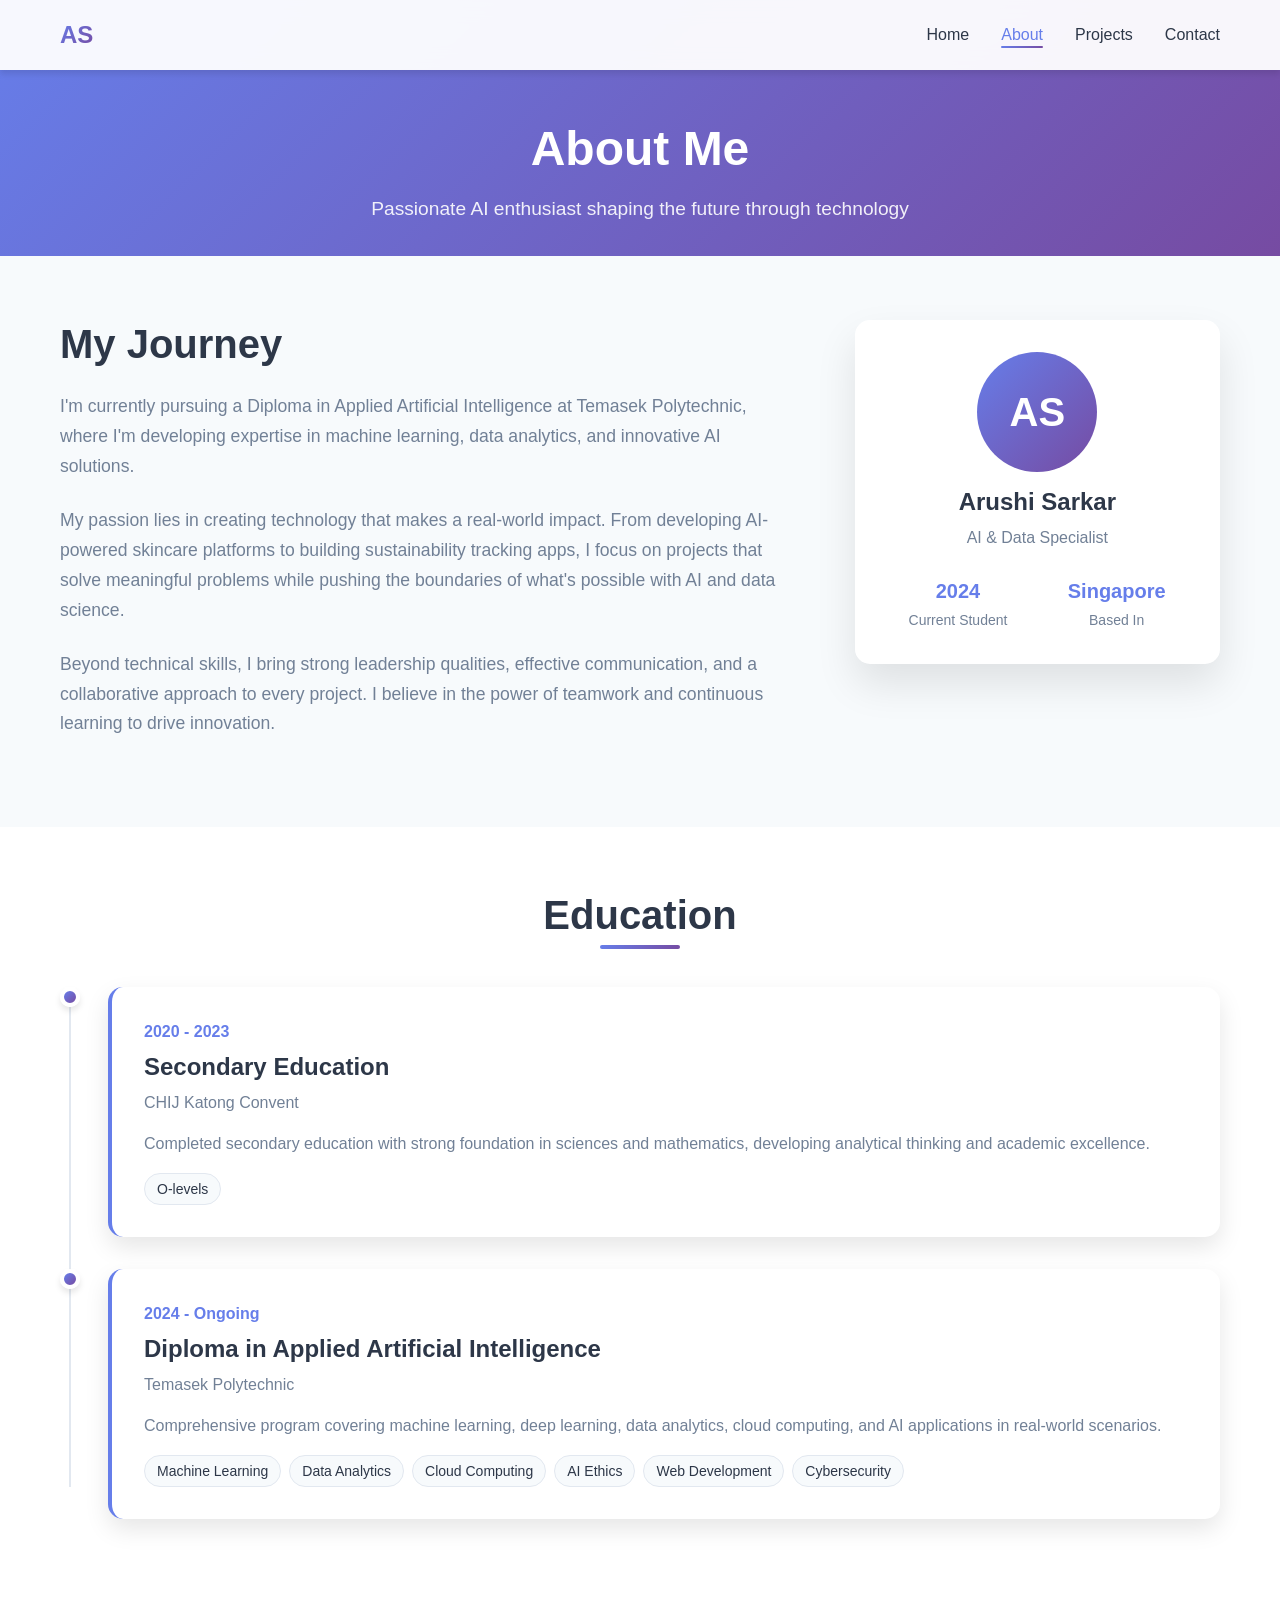
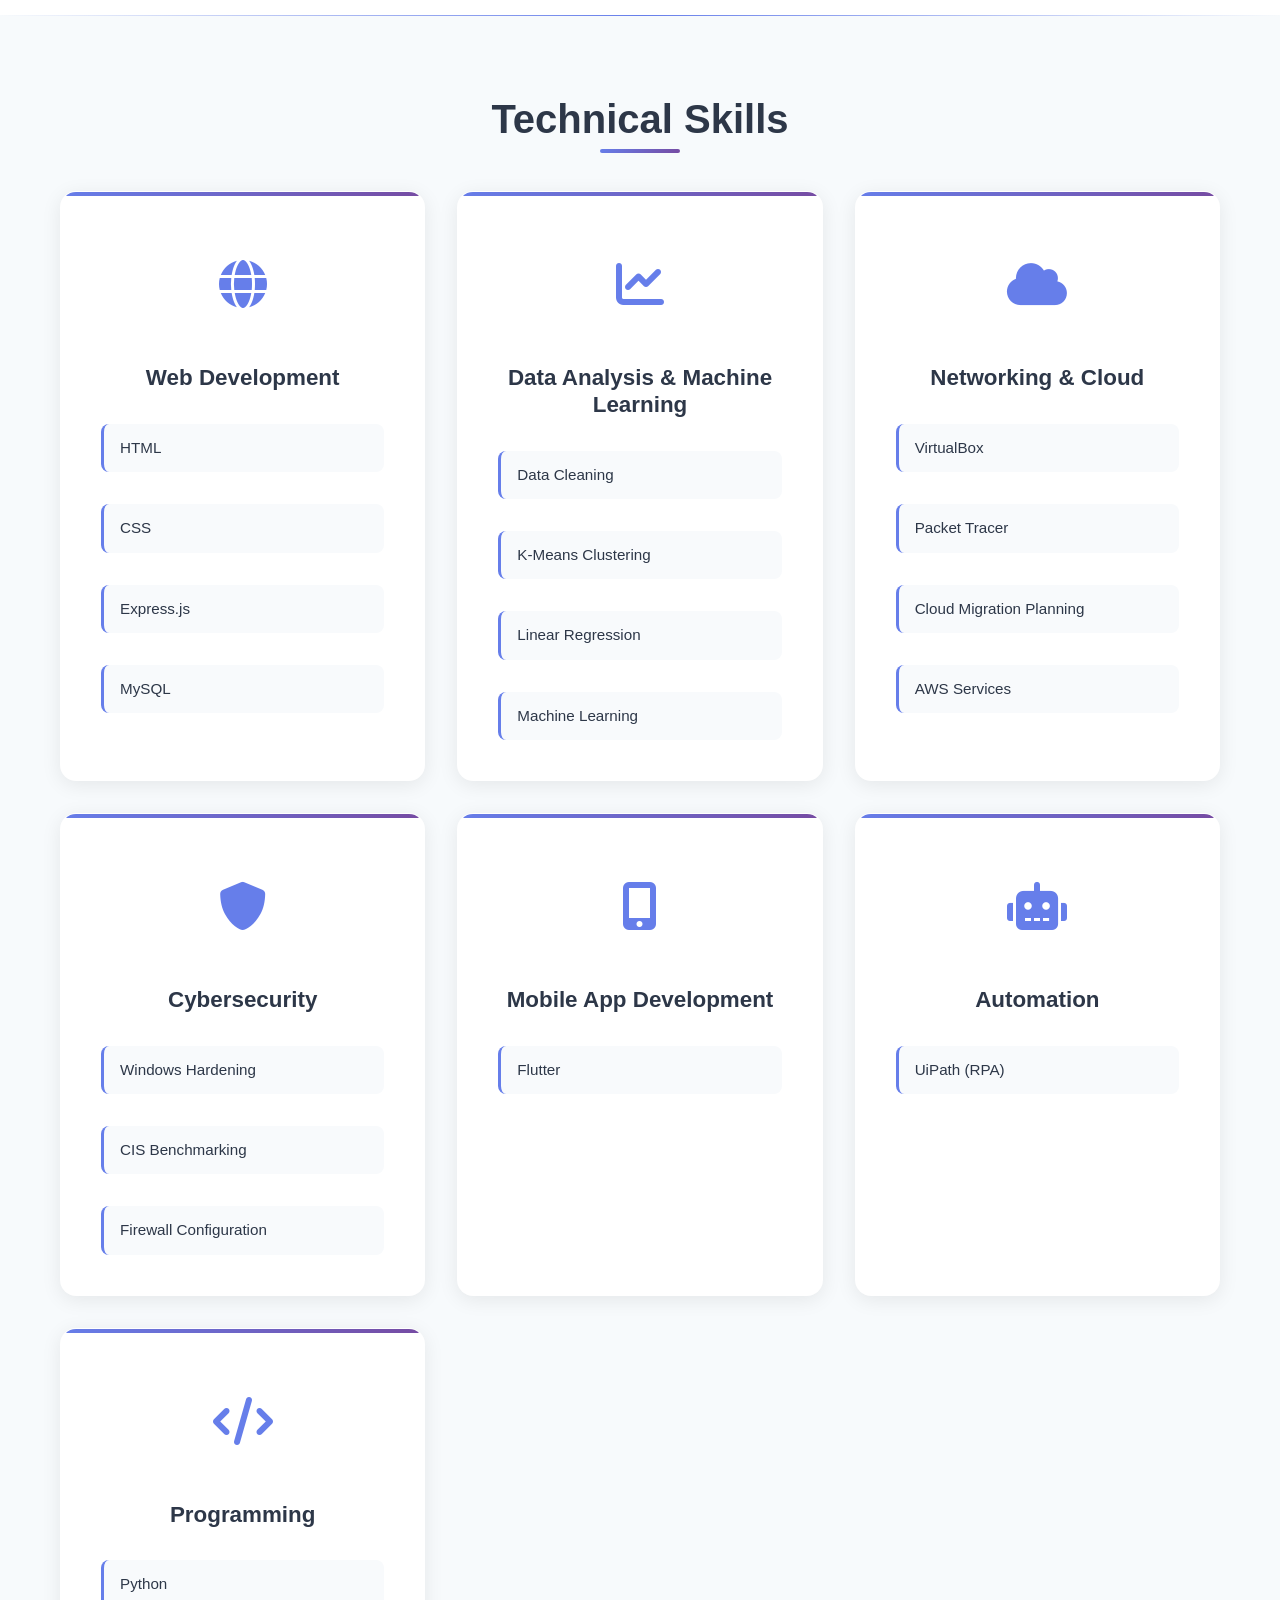
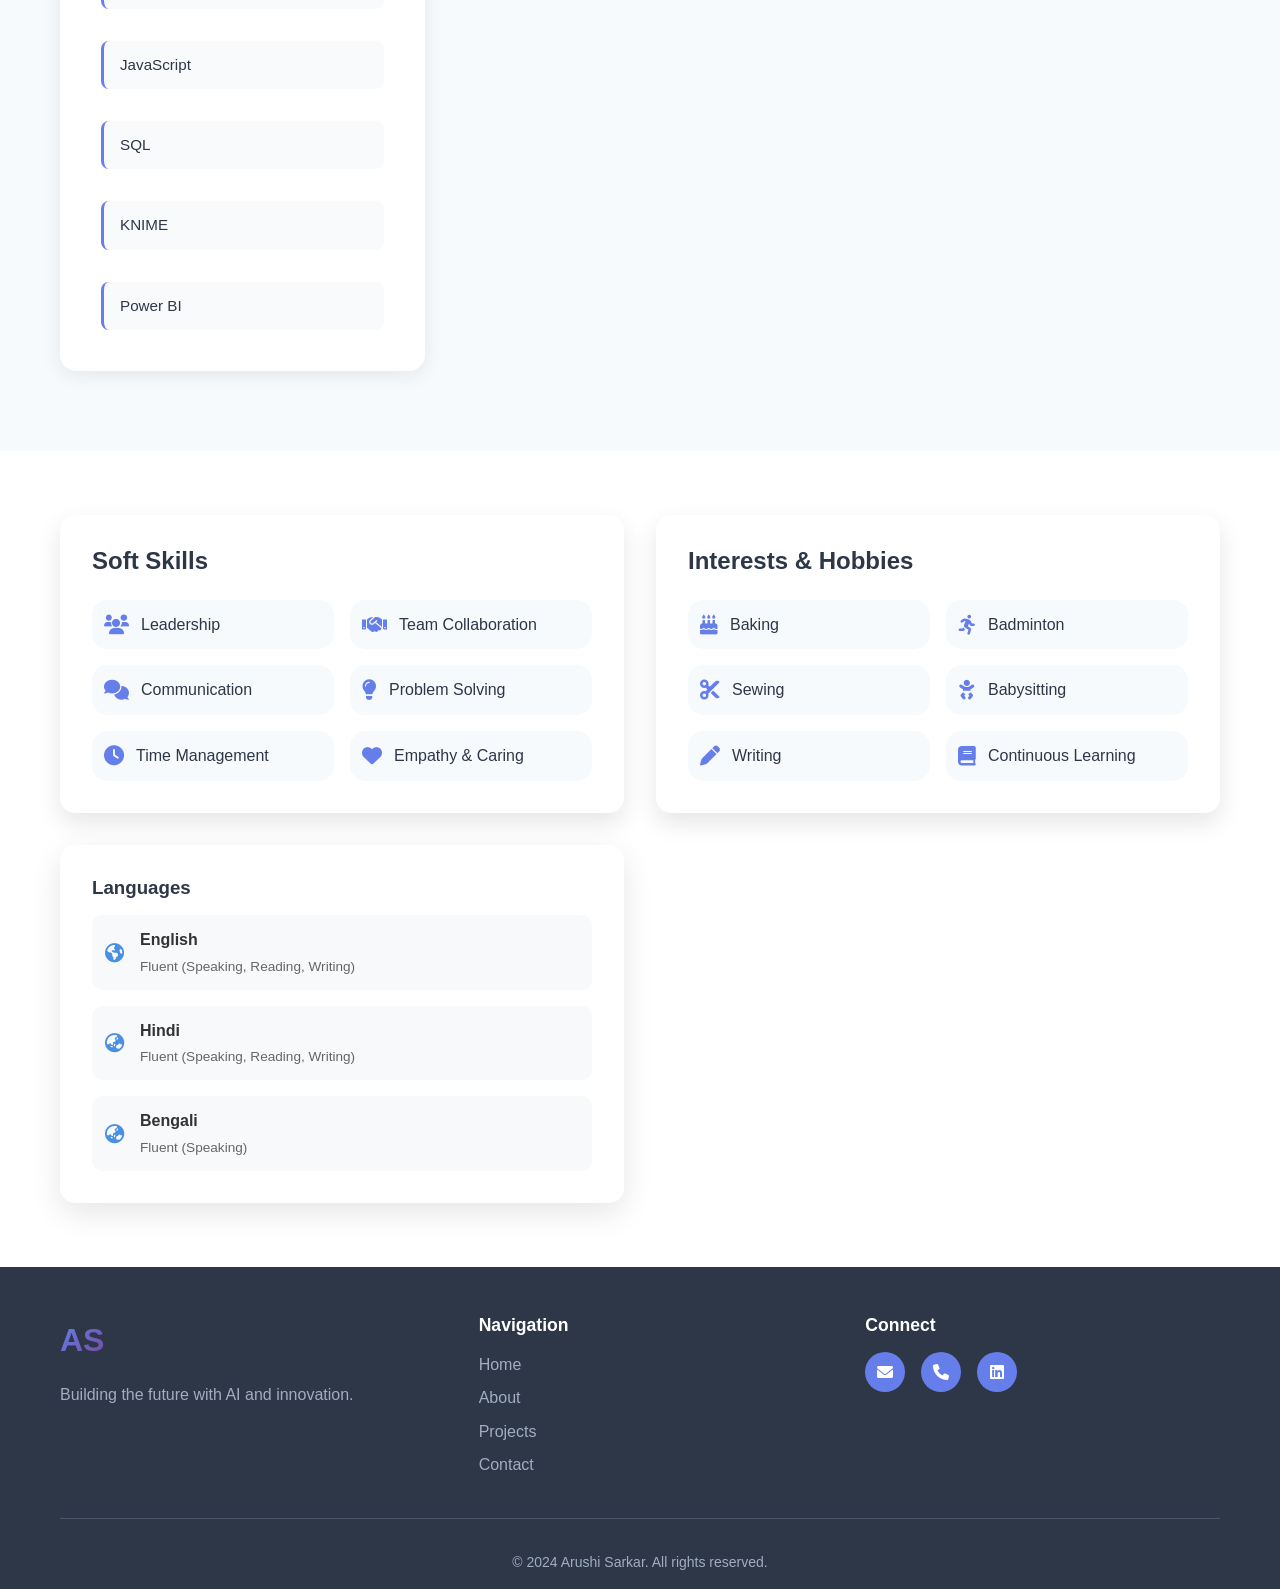
==== about.html @ 6a5d6b8b "Add files via upload" ====
<!DOCTYPE html>
<html lang="en">

<head>
    <meta charset="UTF-8">
    <meta name="viewport" content="width=device-width, initial-scale=1.0">
    <title>About - Arushi Sarkar</title>
    <link rel="stylesheet" href="css/style.css">
    <link href="https://cdnjs.cloudflare.com/ajax/libs/font-awesome/6.0.0/css/all.min.css" rel="stylesheet">
</head>

<body>
    <!-- Navigation -->
    <nav class="navbar">
        <div class="nav-container">
            <div class="nav-logo">
                <span class="logo-text">AS</span>
            </div>
            <ul class="nav-menu">
                <li><a href="index.html" class="nav-link">Home</a></li>
                <li><a href="about.html" class="nav-link active">About</a></li>
                <li><a href="projects.html" class="nav-link">Projects</a></li>
                <li><a href="contact.html" class="nav-link">Contact</a></li>
            </ul>
            <div class="hamburger">
                <span></span>
                <span></span>
                <span></span>
            </div>
        </div>
    </nav>

    <!-- Page Header -->
    <section class="page-header">
        <div class="container">
            <h1 class="page-title">About Me</h1>
            <p class="page-subtitle">Passionate AI enthusiast shaping the future through technology</p>
        </div>
    </section>

    <!-- About Content -->
    <section class="about-content">
        <div class="container">
            <div class="about-grid">
                <div class="about-text">
                    <h2>My Journey</h2>
                    <p>
                        I'm currently pursuing a Diploma in Applied Artificial Intelligence at Temasek Polytechnic,
                        where I'm developing expertise in machine learning, data analytics, and innovative AI solutions.
                    </p>
                    <p>
                        My passion lies in creating technology that makes a real-world impact. From developing
                        AI-powered
                        skincare platforms to building sustainability tracking apps, I focus on projects that solve
                        meaningful problems while pushing the boundaries of what's possible with AI and data science.
                    </p>
                    <p>
                        Beyond technical skills, I bring strong leadership qualities, effective communication, and a
                        collaborative approach to every project. I believe in the power of teamwork and continuous
                        learning to drive innovation.
                    </p>
                </div>
                <div class="about-image">
                    <div class="profile-card">
                        <div class="profile-circle-large">
                            <span class="profile-initials-large">AS</span>
                        </div>
                        <div class="profile-info">
                            <h3>Arushi Sarkar</h3>
                            <p>AI & Data Specialist</p>
                            <div class="profile-stats">
                                <div class="stat">
                                    <span class="stat-value">2024</span>
                                    <span class="stat-label">Current Student</span>
                                </div>
                                <div class="stat">
                                    <span class="stat-value">Singapore</span>
                                    <span class="stat-label">Based In</span>
                                </div>
                            </div>
                        </div>
                    </div>
                </div>
            </div>
        </div>
    </section>

    <!-- Education Section -->
    <section class="education-section">
        <div class="container">
            <h2 class="section-title">Education</h2>
            <div class="education-timeline">
                <div class="timeline-item">
                    <div class="timeline-marker"></div>
                    <div class="timeline-content">
                        <div class="timeline-date">2020 - 2023</div>
                        <h3>Secondary Education</h3>
                        <p class="institution">CHIJ Katong Convent</p>
                        <p class="description">
                            Completed secondary education with strong foundation in sciences and mathematics,
                            developing analytical thinking and academic excellence.
                        </p>
                        <div class="coursework">
                            <span class="course-tag">O-levels</span>
                        </div>
                    </div>
                </div>
                <div class="timeline-item">


                    <div class="timeline-marker"></div>
                    <div class="timeline-content">
                        <div class="timeline-date">2024 - Ongoing</div>
                        <h3>Diploma in Applied Artificial Intelligence</h3>
                        <p class="institution">Temasek Polytechnic</p>
                        <p class="description">
                            Comprehensive program covering machine learning, deep learning, data analytics,
                            cloud computing, and AI applications in real-world scenarios.
                        </p>
                        <div class="coursework">
                            <span class="course-tag">Machine Learning</span>
                            <span class="course-tag">Data Analytics</span>
                            <span class="course-tag">Cloud Computing</span>
                            <span class="course-tag">AI Ethics</span>
                            <span class="course-tag">Web Development</span>
                            <span class="course-tag">Cybersecurity</span>
                        </div>
                    </div>
                </div>
            </div>
        </div>
    </section>

    <!-- Technical Skills -->
    <section class="technical-skills">
        <div class="container">
            <h2 class="section-title">Technical Skills</h2>
            <div class="skills-grid">
                <div class="skill-category-card">
                    <div class="skill-icon">
                        <i class="fas fa-globe"></i>
                    </div>
                    <h3>Web Development</h3>
                    <div class="skill-items">
                        <div class="skill-item-detailed">
                            <span class="skill-name">HTML</span>
                        </div>
                        <div class="skill-item-detailed">
                            <span class="skill-name">CSS</span>
                        </div>
                        <div class="skill-item-detailed">
                            <span class="skill-name">Express.js</span>
                        </div>
                        <div class="skill-item-detailed">
                            <span class="skill-name">MySQL</span>
                        </div>
                    </div>
                </div>

                <div class="skill-category-card">
                    <div class="skill-icon">
                        <i class="fas fa-chart-line"></i>
                    </div>
                    <h3>Data Analysis & Machine Learning</h3>
                    <div class="skill-items">
                        <div class="skill-item-detailed">
                            <span class="skill-name">Data Cleaning</span>
                        </div>
                        <div class="skill-item-detailed">
                            <span class="skill-name">K-Means Clustering</span>
                        </div>
                        <div class="skill-item-detailed">
                            <span class="skill-name">Linear Regression</span>
                        </div>
                        <div class="skill-item-detailed">
                            <span class="skill-name">Machine Learning</span>
                        </div>
                    </div>
                </div>

                <div class="skill-category-card">
                    <div class="skill-icon">
                        <i class="fas fa-cloud"></i>
                    </div>
                    <h3>Networking & Cloud</h3>
                    <div class="skill-items">
                        <div class="skill-item-detailed">
                            <span class="skill-name">VirtualBox</span>
                        </div>
                        <div class="skill-item-detailed">
                            <span class="skill-name">Packet Tracer</span>
                        </div>
                        <div class="skill-item-detailed">
                            <span class="skill-name">Cloud Migration Planning</span>
                        </div>
                        <div class="skill-item-detailed">
                            <span class="skill-name">AWS Services</span>
                        </div>
                    </div>
                </div>

                <div class="skill-category-card">
                    <div class="skill-icon">
                        <i class="fas fa-shield-alt"></i>
                    </div>
                    <h3>Cybersecurity</h3>
                    <div class="skill-items">
                        <div class="skill-item-detailed">
                            <span class="skill-name">Windows Hardening</span>
                        </div>
                        <div class="skill-item-detailed">
                            <span class="skill-name">CIS Benchmarking</span>
                        </div>
                        <div class="skill-item-detailed">
                            <span class="skill-name">Firewall Configuration</span>
                        </div>
                    </div>
                </div>

                <div class="skill-category-card">
                    <div class="skill-icon">
                        <i class="fas fa-mobile-alt"></i>
                    </div>
                    <h3>Mobile App Development</h3>
                    <div class="skill-items">
                        <div class="skill-item-detailed">
                            <span class="skill-name">Flutter</span>
                        </div>
                    </div>
                </div>

                <div class="skill-category-card">
                    <div class="skill-icon">
                        <i class="fas fa-robot"></i>
                    </div>
                    <h3>Automation</h3>
                    <div class="skill-items">
                        <div class="skill-item-detailed">
                            <span class="skill-name">UiPath (RPA)</span>
                        </div>
                    </div>
                </div>

                <div class="skill-category-card">
                    <div class="skill-icon">
                        <i class="fas fa-code"></i>
                    </div>
                    <h3>Programming</h3>
                    <div class="skill-items">
                        <div class="skill-item-detailed">
                            <span class="skill-name">Python</span>
                        </div>
                        <div class="skill-item-detailed">
                            <span class="skill-name">JavaScript</span>
                        </div>
                        <div class="skill-item-detailed">
                            <span class="skill-name">SQL</span>
                        </div>
                        <div class="skill-item-detailed">
                            <span class="skill-name">KNIME</span>
                        </div>
                        <div class="skill-item-detailed">
                            <span class="skill-name">Power BI</span>
                        </div>
                    </div>
                </div>
            </div>
        </div>
    </section>

    <!-- Soft Skills & Interests -->
    <section class="soft-skills-interests">
        <div class="container">
            <div class="soft-skills-grid">
                <div class="soft-skills-card">
                    <h3>Soft Skills</h3>
                    <div class="soft-skills-list">
                        <div class="soft-skill-item">
                            <i class="fas fa-users"></i>
                            <span>Leadership</span>
                        </div>
                        <div class="soft-skill-item">
                            <i class="fas fa-handshake"></i>
                            <span>Team Collaboration</span>
                        </div>
                        <div class="soft-skill-item">
                            <i class="fas fa-comments"></i>
                            <span>Communication</span>
                        </div>
                        <div class="soft-skill-item">
                            <i class="fas fa-lightbulb"></i>
                            <span>Problem Solving</span>
                        </div>
                        <div class="soft-skill-item">
                            <i class="fas fa-clock"></i>
                            <span>Time Management</span>
                        </div>
                        <div class="soft-skill-item">
                            <i class="fas fa-heart"></i>
                            <span>Empathy & Caring</span>
                        </div>
                    </div>
                </div>

                <div class="interests-card">
                    <h3>Interests & Hobbies</h3>
                    <div class="interests-list">
                        <div class="interest-item">
                            <i class="fas fa-birthday-cake"></i>
                            <span>Baking</span>
                        </div>
                        <div class="interest-item">
                            <i class="fas fa-running"></i>
                            <span>Badminton</span>
                        </div>
                        <div class="interest-item">
                            <i class="fas fa-cut"></i>
                            <span>Sewing</span>
                        </div>
                        <div class="interest-item">
                            <i class="fas fa-baby"></i>
                            <span>Babysitting</span>
                        </div>
                        <div class="interest-item">
                            <i class="fas fa-pen"></i>
                            <span>Writing</span>
                        </div>
                        <div class="interest-item">
                            <i class="fas fa-book"></i>
                            <span>Continuous Learning</span>
                        </div>
                    </div>
                </div>

                <div class="languages-card">
                    <h3>Languages</h3>
                    <div class="languages-list">
                        <div class="language-item">
                            <i class="fas fa-globe-americas"></i>
                            <div class="language-details">
                                <span class="language-name">English</span>
                                <span class="language-level">Fluent (Speaking, Reading, Writing)</span>
                            </div>
                        </div>
                        <div class="language-item">
                            <i class="fas fa-globe-asia"></i>
                            <div class="language-details">
                                <span class="language-name">Hindi</span>
                                <span class="language-level">Fluent (Speaking, Reading, Writing)</span>
                            </div>
                        </div>
                        <div class="language-item">
                            <i class="fas fa-globe-asia"></i>
                            <div class="language-details">
                                <span class="language-name">Bengali</span>
                                <span class="language-level">Fluent (Speaking)</span>
                            </div>
                        </div>
                    </div>
                </div>
            </div>
        </div>
    </section>

    <!-- Footer -->
    <footer class="footer">
        <div class="container">
            <div class="footer-content">
                <div class="footer-left">
                    <div class="footer-logo">
                        <span class="logo-text">AS</span>
                    </div>
                    <p>Building the future with AI and innovation.</p>
                </div>
                <div class="footer-links">
                    <div class="footer-section">
                        <h4>Navigation</h4>
                        <ul>
                            <li><a href="index.html">Home</a></li>
                            <li><a href="about.html">About</a></li>
                            <li><a href="projects.html">Projects</a></li>
                            <li><a href="contact.html">Contact</a></li>
                        </ul>
                    </div>
                    <div class="footer-section">
                        <h4>Connect</h4>
                        <div class="social-links">
                            <a href="mailto:arushisarkar73@gmail.com" class="social-link">
                                <i class="fas fa-envelope"></i>
                            </a>
                            <a href="tel:+6589462583" class="social-link">
                                <i class="fas fa-phone"></i>
                            </a>
                            <a href="https://www.linkedin.com/in/arushi-sarkar-972185305/" class="social-link"
                                title="LinkedIn" target="_blank" rel="noopener noreferrer">
                                <i class="fab fa-linkedin"></i>
                            </a>
                        </div>
                    </div>
                </div>
            </div>
            <div class="footer-bottom">
                <p>&copy; 2024 Arushi Sarkar. All rights reserved.</p>
            </div>
        </div>
    </footer>

    <script src="js/script.js"></script>
</body>

</html>
---- css/style.css ----
/* Reset and Base Styles */
* {
    margin: 0;
    padding: 0;
    box-sizing: border-box;
}

:root {
    --primary-color: #667eea;
    --secondary-color: #764ba2;
    --accent-color: #4ecdc4;
    --text-dark: #2d3748;
    --text-light: #718096;
    --bg-light: #f7fafc;
    --bg-white: #ffffff;
    --gradient-primary: linear-gradient(135deg, #667eea 0%, #764ba2 100%);
    --gradient-secondary: linear-gradient(135deg, #4ecdc4 0%, #44a08d 100%);
    --gradient-accent: linear-gradient(135deg, #f093fb 0%, #f5576c 100%);
    --shadow-sm: 0 4px 6px rgba(0, 0, 0, 0.1);
    --shadow-md: 0 10px 25px rgba(0, 0, 0, 0.1);
    --shadow-lg: 0 20px 40px rgba(0, 0, 0, 0.1);
    --border-radius: 15px;
    --transition: all 0.3s ease;
}

body {
    font-family: 'Inter', 'Segoe UI', Tahoma, Geneva, Verdana, sans-serif;
    line-height: 1.6;
    color: var(--text-dark);
    background-color: var(--bg-light);
    overflow-x: hidden;
}

.container {
    max-width: 1200px;
    margin: 0 auto;
    padding: 0 20px;
}

/* Typography */
h1,
h2,
h3,
h4,
h5,
h6 {
    font-weight: 600;
    line-height: 1.2;
    margin-bottom: 1rem;
}

.gradient-text {
    background: linear-gradient(135deg, #ffffff 0%, #f0f8ff 50%, #ffffff 100%);
    -webkit-background-clip: text;
    -webkit-text-fill-color: transparent;
    background-clip: text;
    text-shadow: 0 0 20px rgba(255, 255, 255, 0.3);
}

/* Buttons */
.btn {
    display: inline-flex;
    align-items: center;
    gap: 8px;
    padding: 12px 24px;
    border: none;
    border-radius: 50px;
    font-size: 1rem;
    font-weight: 500;
    text-decoration: none;
    cursor: pointer;
    transition: var(--transition);
    text-align: center;
    white-space: nowrap;
}

.btn-primary {
    background: var(--gradient-primary);
    color: white;
    box-shadow: var(--shadow-sm);
}

.btn-primary:hover {
    transform: translateY(-2px);
    box-shadow: var(--shadow-md);
}

.btn-secondary {
    background: rgba(78, 23, 207, 0.726);
    color: white;
    border: 2px solid var(--primary-color);
}

.btn-secondary:hover {
    background: var(--primary-color);
    color: white;
    transform: translateY(-2px);
}

.btn-outline {
    background: transparent;
    color: var(--text-dark);
    border: 2px solid #e2e8f0;
}

.btn-outline:hover {
    background: var(--primary-color);
    color: white;
    border-color: var(--primary-color);
}

.btn-sm {
    padding: 8px 16px;
    font-size: 0.875rem;
}

.btn-full {
    width: 100%;
    justify-content: center;
}

/* Navigation */
.navbar {
    position: fixed;
    top: 0;
    left: 0;
    right: 0;
    background: rgba(255, 255, 255, 0.95);
    backdrop-filter: blur(10px);
    z-index: 1000;
    padding: 1rem 0;
    box-shadow: var(--shadow-sm);
}

.nav-container {
    display: flex;
    justify-content: space-between;
    align-items: center;
    max-width: 1200px;
    margin: 0 auto;
    padding: 0 20px;
}

.nav-logo .logo-text {
    font-size: 1.5rem;
    font-weight: bold;
    background: var(--gradient-primary);
    -webkit-background-clip: text;
    -webkit-text-fill-color: transparent;
    background-clip: text;
}

.nav-menu {
    display: flex;
    list-style: none;
    gap: 2rem;
}

.nav-link {
    text-decoration: none;
    color: var(--text-dark);
    font-weight: 500;
    position: relative;
    transition: var(--transition);
}

.nav-link:hover,
.nav-link.active {
    color: var(--primary-color);
}

.nav-link.active::after {
    content: '';
    position: absolute;
    bottom: -5px;
    left: 0;
    right: 0;
    height: 2px;
    background: var(--gradient-primary);
    border-radius: 1px;
}

.hamburger {
    display: none;
    flex-direction: column;
    cursor: pointer;
    gap: 4px;
}

.hamburger span {
    width: 25px;
    height: 3px;
    background: var(--text-dark);
    transition: var(--transition);
}

/* Hero Section */
.hero {
    min-height: 100vh;
    background: var(--gradient-primary);
    color: white;
    display: flex;
    align-items: center;
    position: relative;
    overflow: hidden;
}

.hero::before {
    content: '';
    position: absolute;
    top: 0;
    left: 0;
    right: 0;
    bottom: 0;
    background: url('data:image/svg+xml,<svg xmlns="http://www.w3.org/2000/svg" viewBox="0 0 1000 1000"><defs><radialGradient id="a" cx="50%" cy="50%" r="50%"><stop offset="0%" style="stop-color:rgba(255,255,255,0.1)"/><stop offset="100%" style="stop-color:rgba(255,255,255,0)"/></radialGradient></defs><circle cx="200" cy="200" r="100" fill="url(%23a)"/><circle cx="800" cy="300" r="150" fill="url(%23a)"/><circle cx="300" cy="700" r="80" fill="url(%23a)"/></svg>');
    animation: float 20s ease-in-out infinite;
}

.hero-container {
    position: relative;
    z-index: 2;
}

.hero-content {
    display: grid;
    grid-template-columns: 1fr 1fr;
    gap: 4rem;
    align-items: center;
    margin: 3rem;

}

.hero-title {
    font-size: 3.5rem;
    font-weight: 700;
    line-height: 1.1;
    margin-bottom: 1rem;
}

.hero-subtitle {
    font-size: 1.25rem;
    margin-bottom: 1.5rem;
    opacity: 0.9;
}

.hero-description {
    font-size: 1.1rem;
    line-height: 1.7;
    margin-bottom: 2rem;
    opacity: 0.8;
}

.hero-buttons {
    display: flex;
    gap: 1rem;
    flex-wrap: wrap;
}

.profile-circle {
    position: relative;
    width: 300px;
    height: 300px;
    margin: 0 auto;
}

.profile-initials {
    position: absolute;
    top: 50%;
    left: 50%;
    transform: translate(-50%, -50%);
    font-size: 4rem;
    font-weight: bold;
    background: rgba(255, 255, 255, 0.2);
    border-radius: 50%;
    width: 120px;
    height: 120px;
    display: flex;
    align-items: center;
    justify-content: center;
    backdrop-filter: blur(10px);
}

.orbit {
    position: absolute;
    border: 2px solid rgba(255, 255, 255, 0.2);
    border-radius: 50%;
    animation: rotate 20s linear infinite;
}

.orbit-1 {
    width: 200px;
    height: 200px;
    top: 50px;
    left: 50px;
}

.orbit-2 {
    width: 250px;
    height: 250px;
    top: 25px;
    left: 25px;
    animation-direction: reverse;
    animation-duration: 30s;
}

.orbit-3 {
    width: 300px;
    height: 300px;
    top: 0;
    left: 0;
    animation-duration: 40s;
}

@keyframes rotate {
    from {
        transform: rotate(0deg);
    }

    to {
        transform: rotate(360deg);
    }
}

.scroll-indicator {
    position: absolute;
    bottom: 2rem;
    left: 50%;
    transform: translateX(-50%);
    text-align: center;
    animation: bounce 2s infinite;
}

@keyframes bounce {

    0%,
    20%,
    50%,
    80%,
    100% {
        transform: translateX(-50%) translateY(0);
    }

    40% {
        transform: translateX(-50%) translateY(-10px);
    }

    60% {
        transform: translateX(-50%) translateY(-5px);
    }
}

/* Page Header */
.page-header {
    background: var(--gradient-primary);
    color: white;
    text-align: center;
    padding: 120px 0 80px;
    margin-bottom: 4rem;
}

.page-title {
    font-size: 3rem;
    margin-bottom: 1rem;
}

.page-subtitle {
    font-size: 1.2rem;
    opacity: 0.9;
}


/* Featured Projects */
.featured-projects {
    padding: 4rem 0;
}

.section-title {
    text-align: center;
    font-size: 2.5rem;
    margin-bottom: 3rem;
    color: var(--text-dark);
    position: relative;
}

.section-title::after {
    content: '';
    position: absolute;
    bottom: -10px;
    left: 50%;
    transform: translateX(-50%);
    width: 80px;
    height: 4px;
    background: var(--gradient-primary);
    border-radius: 2px;
}

.projects-preview {
    display: grid;
    grid-template-columns: repeat(auto-fit, minmax(350px, 1fr));
    gap: 2rem;
    margin-bottom: 3rem;
}

.project-preview-card {
    background: white;
    padding: 2rem;
    border-radius: var(--border-radius);
    box-shadow: var(--shadow-md);
    transition: var(--transition);
    text-align: center;
}

.project-preview-card:hover {
    transform: translateY(-10px);
    box-shadow: var(--shadow-lg);
}

.project-icon {
    font-size: 3rem;
    color: var(--primary-color);
    margin-bottom: 1rem;
}

.project-preview-card h3 {
    font-size: 1.5rem;
    margin-bottom: 1rem;
    color: var(--text-dark);
}

.project-preview-card p {
    color: var(--text-light);
    margin-bottom: 1.5rem;
    line-height: 1.6;
}

.project-tech {
    display: flex;
    gap: 0.5rem;
    justify-content: center;
    flex-wrap: wrap;
}

.project-tech span {
    background: var(--gradient-primary);
    color: white;
    padding: 0.25rem 0.75rem;
    border-radius: 20px;
    font-size: 0.875rem;
}

.view-all-projects {
    text-align: center;
}

/* Skills Overview */
.skills-overview {
    padding: 4rem 0;
    background: white;
}

.skills-content {
    display: grid;
    grid-template-columns: 1fr 1fr;
    gap: 4rem;
    align-items: center;
}

.skills-text h2 {
    font-size: 2.5rem;
    margin-bottom: 1.5rem;
    color: var(--text-dark);
}

.skills-text p {
    font-size: 1.1rem;
    color: var(--text-light);
    margin-bottom: 2rem;
    line-height: 1.7;
}

.skills-categories {
    display: grid;
    grid-template-columns: 1fr 1fr;
    gap: 1rem;
    margin-bottom: 2rem;
}

.skill-category {
    display: flex;
    align-items: center;
    gap: 0.75rem;
    padding: 1rem;
    background: var(--bg-light);
    border-radius: var(--border-radius);
    transition: var(--transition);
}

.skill-category:hover {
    background: var(--gradient-primary);
    color: white;
}

.skill-category i {
    font-size: 1.5rem;
    color: var(--primary-color);
}

.skill-category:hover i {
    color: white;
}

.skills-visual {
    position: relative;
}

.skill-circle {
    position: relative;
    width: 400px;
    height: 400px;
    margin: 0 auto;
    border: 2px solid #e2e8f0;
    border-radius: 50%;
    display: flex;
    align-items: center;
    justify-content: center;
}

.skill-item {
    position: absolute;
    width: 80px;
    height: 80px;
    background: white;
    border: 2px solid var(--primary-color);
    border-radius: 50%;
    display: flex;
    align-items: center;
    justify-content: center;
    font-size: 2rem;
    color: var(--primary-color);
    animation: float 6s ease-in-out infinite;
}

.skill-item:nth-child(1) {
    top: 0;
    left: 50%;
    transform: translateX(-50%);
    animation-delay: 0s;
}

.skill-item:nth-child(2) {
    top: 25%;
    right: 0;
    animation-delay: 1s;
}

.skill-item:nth-child(3) {
    bottom: 25%;
    right: 0;
    animation-delay: 2s;
}

.skill-item:nth-child(4) {
    bottom: 0;
    left: 50%;
    transform: translateX(-50%);
    animation-delay: 3s;
}

.skill-item:nth-child(5) {
    bottom: 25%;
    left: 0;
    animation-delay: 4s;
}

.skill-item:nth-child(6) {
    top: 25%;
    left: 0;
    animation-delay: 5s;
}

@keyframes float {

    0%,
    100% {
        transform: translateY(0) translateX(-50%);
    }

    50% {
        transform: translateY(-10px) translateX(-50%);
    }
}

.skill-item:not(:nth-child(1)):not(:nth-child(4)) {
    animation-name: floatSimple;
}

@keyframes floatSimple {

    0%,
    100% {
        transform: translateY(0);
    }

    50% {
        transform: translateY(-10px);
    }
}

/* CTA Section */
.cta-section {
    padding: 4rem 0;
    background: var(--gradient-primary);
    color: white;
    text-align: center;
}

.cta-content h2 {
    font-size: 2.5rem;
    margin-bottom: 1rem;
}

.cta-content p {
    font-size: 1.2rem;
    margin-bottom: 2rem;
    opacity: 0.9;
}

.cta-buttons {
    display: flex;
    gap: 1rem;
    justify-content: center;
    flex-wrap: wrap;
}

/* About Page Styles */
.about-content {
    padding: 4rem 0;
}

.about-grid {
    display: grid;
    grid-template-columns: 2fr 1fr;
    gap: 4rem;
    align-items: start;
}

.about-text h2 {
    font-size: 2.5rem;
    margin-bottom: 1.5rem;
    color: var(--text-dark);
}

.about-text p {
    font-size: 1.1rem;
    color: var(--text-light);
    margin-bottom: 1.5rem;
    line-height: 1.7;
}

.profile-card {
    background: white;
    padding: 2rem;
    border-radius: var(--border-radius);
    box-shadow: var(--shadow-lg);
    text-align: center;
    position: sticky;
    top: 120px;
}

.profile-circle-large {
    width: 120px;
    height: 120px;
    background: var(--gradient-primary);
    border-radius: 50%;
    display: flex;
    align-items: center;
    justify-content: center;
    margin: 0 auto 1rem;
}

.profile-initials-large {
    font-size: 2.5rem;
    font-weight: bold;
    color: white;
}

.profile-info h3 {
    font-size: 1.5rem;
    margin-bottom: 0.5rem;
    color: var(--text-dark);
}

.profile-info>p {
    color: var(--text-light);
    margin-bottom: 1.5rem;
}

.profile-stats {
    display: grid;
    grid-template-columns: 1fr 1fr;
    gap: 1rem;
}

.stat {
    text-align: center;
}

.stat-value {
    display: block;
    font-size: 1.25rem;
    font-weight: bold;
    color: var(--primary-color);
}

.stat-label {
    font-size: 0.875rem;
    color: var(--text-light);
}

/* Education Timeline */
.education-section {
    padding: 4rem 0;
    background: white;
}

.timeline-item {
    position: relative;
    padding-left: 3rem;
    margin-bottom: 2rem;
}

.timeline-marker {
    position: absolute;
    left: 0;
    top: 0;
    width: 20px;
    height: 20px;
    background: var(--gradient-primary);
    border-radius: 50%;
    border: 4px solid white;
    box-shadow: var(--shadow-sm);
}

.timeline-item::before {
    content: '';
    position: absolute;
    left: 9px;
    top: 24px;
    bottom: -2rem;
    width: 2px;
    background: #e2e8f0;
}

.education-timeline {
    position: relative;
}

.education-timeline::before {
    content: '';
    position: absolute;
    left: 9px;
    top: 20px;
    bottom: 2rem;
    width: 2px;
    background: #e2e8f0;
}

.timeline-item:last-child::before {
    display: none;
}

.timeline-content {
    background: white;
    padding: 2rem;
    border-radius: var(--border-radius);
    box-shadow: var(--shadow-md);
    border-left: 4px solid var(--primary-color);
}

.timeline-date {
    color: var(--primary-color);
    font-weight: 600;
    margin-bottom: 0.5rem;
}

.timeline-content h3 {
    font-size: 1.5rem;
    margin-bottom: 0.5rem;
    color: var(--text-dark);
}

.institution {
    color: var(--text-light);
    font-weight: 500;
    margin-bottom: 1rem;
}

.description {
    color: var(--text-light);
    line-height: 1.6;
    margin-bottom: 1rem;
}

.coursework {
    display: flex;
    flex-wrap: wrap;
    gap: 0.5rem;
}

.course-tag {
    background: var(--bg-light);
    color: var(--text-dark);
    padding: 0.25rem 0.75rem;
    border-radius: 20px;
    font-size: 0.875rem;
    border: 1px solid #e2e8f0;
}

/* Technical Skills */
.technical-skills {
    padding: 5rem 0;
    background: var(--bg-light);
    position: relative;
}

.technical-skills::before {
    content: '';
    position: absolute;
    top: 0;
    left: 0;
    right: 0;
    height: 1px;
    background: linear-gradient(90deg, transparent, var(--primary-color), transparent);
}

.skills-grid {
    display: grid;
    grid-template-columns: repeat(auto-fit, minmax(320px, 1fr));
    gap: 2rem;
    margin-top: 3rem;
}

.skill-category-card {
    background: white;
    padding: 2.5rem;
    border-radius: 16px;
    box-shadow: 0 4px 20px rgba(0, 0, 0, 0.08);
    border: 1px solid rgba(255, 255, 255, 0.2);
    transition: all 0.3s cubic-bezier(0.4, 0, 0.2, 1);
    position: relative;
    overflow: hidden;
}

.skill-category-card::before {
    content: '';
    position: absolute;
    top: 0;
    left: 0;
    right: 0;
    height: 4px;
    background: var(--gradient-primary);
}

.skill-category-card:hover {
    transform: translateY(-8px);
    box-shadow: 0 12px 40px rgba(0, 0, 0, 0.15);
    border-color: var(--primary-color);
}

.skill-category-card .skill-icon {
    font-size: 3rem;
    color: var(--primary-color);
    margin-bottom: 1.5rem;
    text-align: center;
    padding: 1rem;
    background: linear-gradient(135deg, var(--primary-color)10, var(--primary-color)20);
    border-radius: 12px;
    width: fit-content;
    margin-left: auto;
    margin-right: auto;
}

.skill-category-card h3 {
    font-size: 1.4rem;
    margin-bottom: 2rem;
    color: var(--text-dark);
    text-align: center;
    font-weight: 600;
}

.skill-items {
    display: flex;
    flex-direction: column;
    gap: 1.5rem;
}

.skill-item-detailed {
    display: flex;
    align-items: center;
    padding: 0.75rem 1rem;
    margin-bottom: 0.5rem;
    background: #f8fafc;
    border-radius: 8px;
    border-left: 3px solid var(--primary-color);
    transition: all 0.2s ease;
}

.skill-item-detailed:hover {
    background: #f1f5f9;
    transform: translateX(4px);
}

.skill-item-detailed:last-child {
    margin-bottom: 0;
}

.skill-name {
    font-weight: 500;
    color: var(--text-dark);
    font-size: 0.95rem;
}

/* Responsive Design */
@media (max-width: 768px) {
    .skills-grid {
        grid-template-columns: 1fr;
        gap: 1.5rem;
    }
    
    .skill-category-card {
        padding: 2rem;
    }
    
    .skill-category-card .skill-icon {
        font-size: 2.5rem;
    }
}

/* Soft Skills & Interests */
.soft-skills-interests {
    padding: 4rem 0;
    background: white;
}

.soft-skills-grid {
    display: grid;
    grid-template-columns: 1fr 1fr;
    gap: 2rem;
}

.soft-skills-card,
.interests-card {
    background: white;
    padding: 2rem;
    border-radius: var(--border-radius);
    box-shadow: var(--shadow-md);
}

.soft-skills-card h3,
.interests-card h3 {
    font-size: 1.5rem;
    margin-bottom: 1.5rem;
    color: var(--text-dark);
}

.soft-skills-list,
.interests-list {
    display: grid;
    grid-template-columns: 1fr 1fr;
    gap: 1rem;
}

.soft-skill-item,
.interest-item {
    display: flex;
    align-items: center;
    gap: 0.75rem;
    padding: 0.75rem;
    background: var(--bg-light);
    border-radius: var(--border-radius);
    transition: var(--transition);
}

.soft-skill-item:hover,
.interest-item:hover {
    background: var(--gradient-primary);
    color: white;
}

.soft-skill-item i,
.interest-item i {
    font-size: 1.25rem;
    color: var(--primary-color);
}

.soft-skill-item:hover i,
.interest-item:hover i {
    color: white;
}

/* Languages card styles */
.languages-card {
    background: white;
    border-radius: 15px;
    padding: 2rem;
    box-shadow: 0 10px 30px rgba(0, 0, 0, 0.1);
    transition: transform 0.3s ease, box-shadow 0.3s ease;
}

.languages-card:hover {
    transform: translateY(-5px);
    box-shadow: 0 20px 40px rgba(0, 0, 0, 0.15);
}

.languages-list {
    display: flex;
    flex-direction: column;
    gap: 1rem;
}

.language-item {
    display: flex;
    align-items: center;
    gap: 1rem;
    padding: 0.75rem;
    background: #f8f9fa;
    border-radius: 10px;
    transition: background-color 0.3s ease;
}

.language-item:hover {
    background: #e9ecef;
}

.language-item i {
    color: #4a90e2;
    font-size: 1.2rem;
    width: 20px;
    text-align: center;
}

.language-details {
    display: flex;
    flex-direction: column;
}

.language-name {
    font-weight: 600;
    color: #333;
    font-size: 1rem;
}

.language-level {
    font-size: 0.85rem;
    color: #666;
    margin-top: 0.2rem;
}

/* Projects Page Styles */
.project-filter {
    padding: 2rem 0;
    background: white;
    margin-bottom: 2rem;
}

.filter-tabs {
    display: flex;
    justify-content: center;
    gap: 1rem;
    flex-wrap: wrap;
}

.filter-btn {
    background: transparent;
    border: 2px solid #e2e8f0;
    color: var(--text-dark);
    padding: 0.5rem 1rem;
    border-radius: 25px;
    cursor: pointer;
    transition: var(--transition);
    font-size: 0.875rem;
    font-weight: 500;
}

.filter-btn:hover,
.filter-btn.active {
    background: var(--primary-color);
    color: white;
    border-color: var(--primary-color);
}

.projects-section {
    padding: 4rem 0;
}

.projects-grid {
    display: grid;
    grid-template-columns: repeat(auto-fit, minmax(400px, 1fr));
    gap: 2rem;
}

.project-card {
    background: white;
    border-radius: var(--border-radius);
    box-shadow: var(--shadow-md);
    overflow: hidden;
    transition: var(--transition);
    opacity: 1;
    transform: scale(1);
}

.project-card.hidden {
    opacity: 0;
    transform: scale(0.9);
    pointer-events: none;
    height: 0;
    margin: 0;
    overflow: hidden;
}

.project-card:hover {
    transform: translateY(-10px) scale(1.02);
    box-shadow: var(--shadow-lg);
}



.project-image {
    height: 200px;
    background: var(--gradient-primary);
    position: relative;
    display: flex;
    align-items: center;
    justify-content: center;
}

.project-overlay {
    position: absolute;
    inset: 0;
    background: rgba(0, 0, 0, 0.3);
    display: flex;
    align-items: center;
    justify-content: center;
}

.project-icons {
    display: flex;
    gap: 1rem;
    font-size: 2rem;
    color: white;
}

.project-content {
    padding: 2rem;
}

.project-header {
    display: flex;
    justify-content: space-between;
    align-items: start;
    margin-bottom: 1rem;
}

.project-title {
    font-size: 1.5rem;
    color: var(--text-dark);
    margin: 0;
}

.project-badge {
    padding: 0.25rem 0.75rem;
    border-radius: 15px;
    font-size: 0.75rem;
    font-weight: 500;
    color: white;
}

.featured-badge {
    background: var(--primary-color);
}

.ai-badge {
    background: #f093fb;
}

.web-badge {
    background: #4ecdc4;
}

.mobile-badge {
    background: #44a08d;
}

.security-badge {
    background: #f5576c;
}

.automation-badge {
    background: #f6ad55;
}

.project-description {
    color: var(--text-light);
    line-height: 1.6;
    margin-bottom: 1.5rem;
}

.project-features {
    display: flex;
    flex-wrap: wrap;
    gap: 0.5rem;
    margin-bottom: 1.5rem;
}

.feature {
    background: var(--bg-light);
    color: var(--text-dark);
    padding: 0.25rem 0.75rem;
    border-radius: 15px;
    font-size: 0.875rem;
    border: 1px solid #e2e8f0;
}

.project-tech-stack {
    display: flex;
    flex-wrap: wrap;
    gap: 0.5rem;
    margin-bottom: 1.5rem;
}

.tech-tag {
    background: var(--gradient-primary);
    color: white;
    padding: 0.25rem 0.75rem;
    border-radius: 15px;
    font-size: 0.75rem;
    font-weight: 500;
}

.project-actions {
    display: flex;
    gap: 0.75rem;
    flex-wrap: wrap;
}

/* Project Modal */
/* Enhanced Project Modal Styles */
.modal-overlay {
    position: fixed;
    top: 0;
    left: 0;
    right: 0;
    bottom: 0;
    background: rgba(0, 0, 0, 0.85);
    backdrop-filter: blur(5px);
    display: flex;
    align-items: center;
    justify-content: center;
    z-index: 2000;
    opacity: 0;
    visibility: hidden;
    transition: all 0.4s ease;
    padding: 20px;
}

.modal-overlay.active {
    opacity: 1;
    visibility: visible;
}

.modal-content {
    background: white;
    max-width: 900px;
    width: 100%;
    max-height: 85vh;
    overflow-y: auto;
    border-radius: 20px;
    box-shadow: 0 25px 60px rgba(0, 0, 0, 0.3);
    transform: scale(0.9) translateY(50px);
    transition: all 0.4s ease;
    /* Custom scrollbar */
    scrollbar-width: thin;
    scrollbar-color: var(--primary-color) #f1f1f1;
}

.modal-content::-webkit-scrollbar {
    width: 8px;
}

.modal-content::-webkit-scrollbar-track {
    background: #f1f1f1;
    border-radius: 4px;
}

.modal-content::-webkit-scrollbar-thumb {
    background: var(--primary-color);
    border-radius: 4px;
}

.modal-overlay.active .modal-content {
    transform: scale(1) translateY(0);
}

.modal-header {
    display: flex;
    justify-content: space-between;
    align-items: flex-start;
    padding: 2.5rem 2.5rem 1rem;
    border-bottom: 2px solid #f8fafc;
    background: linear-gradient(135deg, #f8fafc 0%, #ffffff 100%);
    border-radius: 20px 20px 0 0;
}

.modal-header h2 {
    margin: 0;
    color: var(--text-dark);
    font-size: 1.75rem;
    font-weight: 700;
    line-height: 1.3;
    max-width: 80%;
}

.modal-close {
    background: rgba(0, 0, 0, 0.05);
    border: none;
    font-size: 1.25rem;
    color: var(--text-light);
    cursor: pointer;
    padding: 0.75rem;
    border-radius: 50%;
    transition: all 0.3s ease;
    display: flex;
    align-items: center;
    justify-content: center;
    width: 40px;
    height: 40px;
    flex-shrink: 0;
}

.modal-close:hover {
    background: #fee;
    color: #e53e3e;
    transform: rotate(90deg);
}

.modal-body {
    padding: 2rem 2.5rem 2.5rem;
    line-height: 1.7;
}

/* Enhanced project header within modal */
.modal-project-header {
    margin-bottom: 2rem;
    padding-bottom: 1.5rem;
    border-bottom: 1px solid #e2e8f0;
}

.modal-project-header .project-tech-stack {
    display: flex;
    flex-wrap: wrap;
    gap: 0.75rem;
    margin-bottom: 1rem;
}

.modal-project-header .tech-tag {
    background: linear-gradient(135deg, var(--primary-color), var(--secondary-color));
    color: white;
    padding: 0.5rem 1rem;
    border-radius: 25px;
    font-size: 0.875rem;
    font-weight: 600;
    box-shadow: 0 2px 8px rgba(102, 126, 234, 0.3);
    transition: all 0.3s ease;
}

.modal-project-header .tech-tag:hover {
    transform: translateY(-2px);
    box-shadow: 0 4px 12px rgba(102, 126, 234, 0.4);
}

/* Enhanced typography in modal */
.modal-body h3 {
    color: var(--text-dark);
    font-size: 1.4rem;
    font-weight: 700;
    margin: 2rem 0 1rem 0;
    padding-left: 1rem;
    border-left: 4px solid var(--primary-color);
    background: linear-gradient(90deg, rgba(102, 126, 234, 0.1), transparent);
    padding-top: 0.75rem;
    padding-bottom: 0.75rem;
    border-radius: 0 8px 8px 0;
}

.modal-body h3:first-of-type {
    margin-top: 0;
}

.modal-body p {
    color: var(--text-light);
    font-size: 1rem;
    line-height: 1.8;
    margin-bottom: 1.5rem;
}

.modal-body ul {
    margin: 1.5rem 0;
    padding-left: 0;
    list-style: none;
}

.modal-body ul li {
    position: relative;
    padding: 0.75rem 0 0.75rem 2.5rem;
    margin-bottom: 0.75rem;
    background: rgba(102, 126, 234, 0.02);
    border-radius: 8px;
    border-left: 3px solid rgba(102, 126, 234, 0.3);
    transition: all 0.3s ease;
}

.modal-body ul li:hover {
    background: rgba(102, 126, 234, 0.05);
    border-left-color: var(--primary-color);
    transform: translateX(5px);
}

.modal-body ul li::before {
    content: '▶';
    position: absolute;
    left: 1rem;
    top: 50%;
    transform: translateY(-50%);
    color: var(--primary-color);
    font-size: 0.75rem;
}

.modal-body ul li strong {
    color: var(--text-dark);
    font-weight: 600;
}

/* Enhanced link styling */
.modal-body a {
    display: inline-flex;
    align-items: center;
    gap: 0.5rem;
    background: linear-gradient(135deg, var(--primary-color), var(--secondary-color));
    color: white;
    text-decoration: none;
    padding: 1rem 1.5rem;
    border-radius: 12px;
    font-weight: 600;
    transition: all 0.3s ease;
    box-shadow: 0 4px 15px rgba(102, 126, 234, 0.3);
}

.modal-body a:hover {
    transform: translateY(-3px);
    box-shadow: 0 8px 25px rgba(102, 126, 234, 0.4);
}

.modal-body a i {
    font-size: 1.1rem;
}

/* Enhanced visual sections */
.modal-body>div:last-child {
    margin-top: 2.5rem;
    padding-top: 2rem;
    border-top: 2px solid #f8fafc;
    text-align: center;
}

/* Improved spacing and visual hierarchy */
.modal-body>*:not(h3)+h3 {
    margin-top: 2.5rem;
}

.modal-body>p+ul,
.modal-body>h3+ul {
    margin-top: 1rem;
}

/* Add subtle animations */
.modal-body ul li {
    animation: slideInLeft 0.5s ease forwards;
    opacity: 0;
}

.modal-body ul li:nth-child(1) {
    animation-delay: 0.1s;
}

.modal-body ul li:nth-child(2) {
    animation-delay: 0.15s;
}

.modal-body ul li:nth-child(3) {
    animation-delay: 0.2s;
}

.modal-body ul li:nth-child(4) {
    animation-delay: 0.25s;
}

.modal-body ul li:nth-child(5) {
    animation-delay: 0.3s;
}

@keyframes slideInLeft {
    from {
        opacity: 0;
        transform: translateX(-20px);
    }

    to {
        opacity: 1;
        transform: translateX(0);
    }
}

/* Enhanced responsive design for modal */
@media (max-width: 768px) {
    .modal-overlay {
        padding: 10px;
    }

    .modal-content {
        max-width: 100%;
        max-height: 90vh;
        border-radius: 15px;
    }

    .modal-header {
        padding: 2rem 1.5rem 1rem;
        flex-direction: column;
        align-items: flex-start;
        gap: 1rem;
    }

    .modal-header h2 {
        font-size: 1.5rem;
        max-width: 100%;
    }

    .modal-close {
        position: absolute;
        top: 1rem;
        right: 1rem;
    }

    .modal-body {
        padding: 1.5rem;
    }

    .modal-body h3 {
        font-size: 1.25rem;
        padding-left: 0.75rem;
    }

    .modal-project-header .project-tech-stack {
        gap: 0.5rem;
    }

    .modal-project-header .tech-tag {
        font-size: 0.75rem;
        padding: 0.4rem 0.8rem;
    }

    .modal-body ul li {
        padding: 0.6rem 0 0.6rem 2rem;
        font-size: 0.95rem;
    }

    .modal-body a {
        width: 100%;
        justify-content: center;
        padding: 1rem;
        font-size: 0.95rem;
    }
}

@media (max-width: 480px) {
    .modal-header h2 {
        font-size: 1.3rem;
    }

    .modal-body h3 {
        font-size: 1.15rem;
    }

    .modal-body p {
        font-size: 0.95rem;
    }
}

/* Contact Page Styles */
.contact-section {
    padding: 2rem 0 5rem 0;
    background: linear-gradient(135deg, #f8fafc 0%, #e2e8f0 100%);
}

.page-header {
    margin-bottom: 0;
    padding-bottom: 2rem;
}

.contact-grid {
    display: grid;
    grid-template-columns: 1fr;
    gap: 3rem;
    max-width: 1000px;
    margin: 0 auto;
}

.contact-info {
    text-align: center;
}

.contact-info h2 {
    font-size: 3rem;
    margin-bottom: 1.5rem;
    color: var(--text-dark);
    background: var(--gradient-primary);
    -webkit-background-clip: text;
    -webkit-text-fill-color: transparent;
    background-clip: text;
}

.contact-info>p {
    color: var(--text-light);
    font-size: 1.2rem;
    line-height: 1.8;
    margin-bottom: 3rem;
    max-width: 600px;
    margin-left: auto;
    margin-right: auto;
}

.contact-methods {
    display: grid;
    grid-template-columns: repeat(auto-fit, minmax(280px, 1fr));
    gap: 2rem;
    margin-bottom: 3rem;
}

.contact-method {
    display: flex;
    flex-direction: column;
    align-items: center;
    text-align: center;
    gap: 1rem;
    padding: 2.5rem 2rem;
    background: white;
    border-radius: 20px;
    box-shadow: 0 10px 30px rgba(0, 0, 0, 0.1);
    transition: all 0.3s ease;
    border: 1px solid rgba(139, 92, 246, 0.1);
    position: relative;
    overflow: hidden;
}

.contact-method::before {
    content: '';
    position: absolute;
    top: 0;
    left: 0;
    right: 0;
    height: 4px;
    background: var(--gradient-primary);
    transform: scaleX(0);
    transition: transform 0.3s ease;
}

.contact-method:hover::before {
    transform: scaleX(1);
}

.contact-method:hover {
    transform: translateY(-8px);
    box-shadow: 0 20px 40px rgba(139, 92, 246, 0.2);
    border-color: rgba(139, 92, 246, 0.3);
}

.contact-icon {
    width: 80px;
    height: 80px;
    background: var(--gradient-primary);
    border-radius: 50%;
    display: flex;
    align-items: center;
    justify-content: center;
    color: white;
    font-size: 2rem;
    flex-shrink: 0;
    position: relative;
    overflow: hidden;
}

.contact-icon::before {
    content: '';
    position: absolute;
    top: 50%;
    left: 50%;
    width: 0;
    height: 0;
    background: rgba(255, 255, 255, 0.2);
    border-radius: 50%;
    transform: translate(-50%, -50%);
    transition: all 0.3s ease;
}

.contact-method:hover .contact-icon::before {
    width: 100%;
    height: 100%;
}

.contact-details {
    flex: 1;
}

.contact-details h3 {
    font-size: 1.4rem;
    margin-bottom: 0.75rem;
    color: var(--text-dark);
    font-weight: 600;
}

.contact-details p {
    color: var(--text-light);
    margin-bottom: 1rem;
    font-size: 1rem;
}

.contact-link {
    color: var(--primary-color);
    text-decoration: none;
    font-weight: 600;
    display: inline-flex;
    align-items: center;
    gap: 0.5rem;
    transition: all 0.3s ease;
    padding: 0.5rem 1rem;
    border-radius: 25px;
    background: rgba(139, 92, 246, 0.1);
}

.contact-link:hover {
    color: white;
    background: var(--gradient-primary);
    transform: translateY(-2px);
}

.contact-note {
    font-size: 0.875rem;
    color: var(--text-light);
    font-style: italic;
    margin-top: 0.5rem;
    opacity: 0.7;
}

.availability-status {
    display: flex;
    align-items: center;
    justify-content: center;
    gap: 1rem;
    padding: 1.5rem 2rem;
    background: linear-gradient(135deg, #f0fff4 0%, #e6fffa 100%);
    border: 2px solid #68d391;
    border-radius: 50px;
    color: #2f855a;
    font-weight: 600;
    font-size: 1.1rem;
    margin: 0 auto;
    max-width: 400px;
    box-shadow: 0 5px 15px rgba(104, 211, 145, 0.2);
}

.status-indicator {
    width: 16px;
    height: 16px;
    border-radius: 50%;
    position: relative;
}

.status-indicator.available {
    background: #38a169;
    animation: pulse-glow 2s infinite;
}

@keyframes pulse-glow {
    0% {
        opacity: 1;
        box-shadow: 0 0 0 0 rgba(56, 161, 105, 0.7);
    }

    70% {
        opacity: 0.8;
        box-shadow: 0 0 0 10px rgba(56, 161, 105, 0);
    }

    100% {
        opacity: 1;
        box-shadow: 0 0 0 0 rgba(56, 161, 105, 0);
    }
}

/* Quick Contact */
.quick-contact {
    padding: 5rem 0;
    background: linear-gradient(135deg, #667eea 0%, #764ba2 100%);
    color: white;
}

.quick-contact .section-title {
    color: white;
    text-align: center;
    margin-bottom: 3rem;
    font-size: 2.5rem;
}

.quick-contact-grid {
    display: grid;
    grid-template-columns: repeat(auto-fit, minmax(300px, 1fr));
    gap: 2.5rem;
}

.quick-contact-card {
    background: rgba(255, 255, 255, 0.1);
    backdrop-filter: blur(10px);
    border: 1px solid rgba(255, 255, 255, 0.2);
    padding: 2.5rem 2rem;
    border-radius: 20px;
    text-align: center;
    transition: all 0.3s ease;
    position: relative;
    overflow: hidden;
}

.quick-contact-card::before {
    content: '';
    position: absolute;
    top: 0;
    left: -100%;
    width: 100%;
    height: 100%;
    background: linear-gradient(90deg, transparent, rgba(255, 255, 255, 0.1), transparent);
    transition: left 0.5s ease;
}

.quick-contact-card:hover::before {
    left: 100%;
}

.quick-contact-card:hover {
    transform: translateY(-8px) scale(1.02);
    background: rgba(255, 255, 255, 0.2);
    border-color: rgba(255, 255, 255, 0.3);
}

.quick-contact-icon {
    width: 100px;
    height: 100px;
    background: rgba(255, 255, 255, 0.2);
    border-radius: 50%;
    display: flex;
    align-items: center;
    justify-content: center;
    margin: 0 auto 1.5rem;
    font-size: 2.5rem;
    color: white;
    transition: all 0.3s ease;
}

.quick-contact-card:hover .quick-contact-icon {
    background: rgba(255, 255, 255, 0.3);
    transform: scale(1.1) rotate(5deg);
}

.quick-contact-card h3 {
    font-size: 1.5rem;
    margin-bottom: 1rem;
    color: white;
    font-weight: 600;
}

.quick-contact-card p {
    color: rgba(255, 255, 255, 0.9);
    margin-bottom: 2rem;
    line-height: 1.6;
    font-size: 1rem;
}

.quick-contact-card .btn {
    background: rgba(255, 255, 255, 0.2);
    color: white;
    border: 2px solid rgba(255, 255, 255, 0.3);
    padding: 0.75rem 1.5rem;
    font-weight: 600;
    transition: all 0.3s ease;
}

.quick-contact-card .btn:hover {
    background: white;
    color: #667eea;
    border-color: white;
    transform: translateY(-2px);
}

/* Contact CTA */
.contact-cta {
    padding: 5rem 0;
    background: linear-gradient(135deg, #1a1a2e 0%, #16213e 50%, #0f3460 100%);
    color: white;
    text-align: center;
    position: relative;
    overflow: hidden;
}

.contact-cta::before {
    content: '';
    position: absolute;
    top: 0;
    left: 0;
    right: 0;
    bottom: 0;
    background: url('data:image/svg+xml,<svg xmlns="http://www.w3.org/2000/svg" viewBox="0 0 100 100"><defs><pattern id="grain" width="100" height="100" patternUnits="userSpaceOnUse"><circle cx="20" cy="20" r="1" fill="rgba(255,255,255,0.1)"/><circle cx="80" cy="80" r="1" fill="rgba(255,255,255,0.1)"/><circle cx="40" cy="60" r="0.5" fill="rgba(255,255,255,0.05)"/></pattern></defs><rect width="100" height="100" fill="url(%23grain)"/></svg>');
    opacity: 0.3;
}

.contact-cta .cta-content {
    position: relative;
    z-index: 1;
}

.contact-cta .cta-content h2 {
    font-size: 3rem;
    margin-bottom: 1.5rem;
    background: linear-gradient(135deg, #ffffff 0%, #e2e8f0 100%);
    -webkit-background-clip: text;
    -webkit-text-fill-color: transparent;
    background-clip: text;
}

.contact-cta .cta-content p {
    font-size: 1.3rem;
    margin-bottom: 3rem;
    opacity: 0.9;
    max-width: 600px;
    margin-left: auto;
    margin-right: auto;
}

.contact-cta .cta-buttons {
    display: flex;
    gap: 1.5rem;
    justify-content: center;
    flex-wrap: wrap;
    margin-bottom: 2rem;
}

.contact-cta .btn {
    padding: 1rem 2rem;
    font-size: 1.1rem;
    border-radius: 50px;
    transition: all 0.3s ease;
}

.contact-cta .btn-primary {
    background: white;
    color: #1a1a2e;
    border: 2px solid white;
}

.contact-cta .btn-primary:hover {
    background: transparent;
    color: white;
    transform: translateY(-3px);
    box-shadow: 0 10px 25px rgba(255, 255, 255, 0.2);
}

.contact-cta .btn-secondary {
    background: transparent;
    color: white;
    border: 2px solid rgba(255, 255, 255, 0.5);
}

.contact-cta .btn-secondary:hover {
    background: rgba(255, 255, 255, 0.1);
    border-color: white;
    transform: translateY(-3px);
}

.response-promise {
    margin-top: 2rem;
    display: flex;
    align-items: center;
    justify-content: center;
    gap: 0.75rem;
    opacity: 0.8;
    font-size: 1rem;
    padding: 1rem 2rem;
    background: rgba(255, 255, 255, 0.1);
    border-radius: 50px;
    backdrop-filter: blur(10px);
    border: 1px solid rgba(255, 255, 255, 0.2);
    display: inline-flex;
}

/* Responsive Design */
@media (max-width: 768px) {
    .contact-methods {
        grid-template-columns: 1fr;
    }

    .contact-method {
        padding: 2rem 1.5rem;
    }

    .contact-info h2 {
        font-size: 2.5rem;
    }

    .contact-cta .cta-content h2 {
        font-size: 2.5rem;
    }

    .contact-cta .cta-buttons {
        flex-direction: column;
        align-items: center;
    }

    .quick-contact-grid {
        grid-template-columns: 1fr;
    }

    .quick-contact-icon {
        width: 80px;
        height: 80px;
        font-size: 2rem;
    }
}

@media (max-width: 480px) {
    .contact-section {
        padding: 3rem 0;
    }

    .quick-contact {
        padding: 3rem 0;
    }

    .contact-cta {
        padding: 3rem 0;
    }

    .contact-method {
        padding: 2rem 1rem;
    }

    .quick-contact-card {
        padding: 2rem 1.5rem;
    }

    .contact-info h2 {
        font-size: 2rem;
    }

    .contact-cta .cta-content h2 {
        font-size: 2rem;
    }

    .contact-cta .cta-content p {
        font-size: 1.1rem;
    }
}

/* Footer */
.footer {
    background: var(--text-dark);
    color: white;
    padding: 3rem 0 1rem;
}

.footer-content {
    display: grid;
    grid-template-columns: 1fr 2fr;
    gap: 3rem;
    margin-bottom: 2rem;
}

.footer-logo .logo-text {
    font-size: 2rem;
    font-weight: bold;
    background: var(--gradient-primary);
    -webkit-background-clip: text;
    -webkit-text-fill-color: transparent;
    background-clip: text;
}

.footer-left p {
    color: #a0aec0;
    margin-top: 1rem;
}

.footer-links {
    display: grid;
    grid-template-columns: 1fr 1fr;
    gap: 2rem;
}

.footer-section h4 {
    color: white;
    margin-bottom: 1rem;
    font-size: 1.1rem;
}

.footer-section ul {
    list-style: none;
}

.footer-section ul li {
    margin-bottom: 0.5rem;
}

.footer-section ul li a {
    color: #a0aec0;
    text-decoration: none;
    transition: var(--transition);
}

.footer-section ul li a:hover {
    color: var(--primary-color);
}

.social-links {
    display: flex;
    gap: 1rem;
}

.social-link {
    display: flex;
    align-items: center;
    justify-content: center;
    width: 40px;
    height: 40px;
    background: var(--primary-color);
    color: white;
    border-radius: 50%;
    text-decoration: none;
    transition: var(--transition);
}

.social-link:hover {
    background: var(--secondary-color);
    transform: translateY(-2px);
}

.footer-bottom {
    text-align: center;
    padding-top: 2rem;
    border-top: 1px solid #4a5568;
    color: #a0aec0;
    font-size: 0.875rem;
}

/* Responsive Design */
@media (max-width: 1024px) {
    .hero-content {
        grid-template-columns: 1fr;
        gap: 2rem;
        text-align: center;
    }

    .hero-title {
        font-size: 3rem;
    }

    .about-grid {
        grid-template-columns: 1fr;
        gap: 2rem;
    }



    .profile-card {
        position: static;
    }


}

@media (max-width: 768px) {
    .nav-menu {
        position: fixed;
        top: 100%;
        left: 0;
        right: 0;
        background: white;
        flex-direction: column;
        padding: 2rem;
        box-shadow: var(--shadow-lg);
        transform: translateY(-100vh);
        transition: var(--transition);
    }

    .nav-menu.active {
        transform: translateY(0);
    }

    .hamburger {
        display: flex;
    }

    .hamburger.active span:nth-child(1) {
        transform: rotate(45deg) translate(5px, 5px);
    }

    .hamburger.active span:nth-child(2) {
        opacity: 0;
    }

    .hamburger.active span:nth-child(3) {
        transform: rotate(-45deg) translate(7px, -6px);
    }

    .hero-title {
        font-size: 2.5rem;
    }

    .hero-buttons {
        justify-content: center;
    }

    .page-title {
        font-size: 2.5rem;
    }

    .section-title {
        font-size: 2rem;
    }

    .stats-grid {
        grid-template-columns: repeat(auto-fit, minmax(200px, 1fr));
    }

    .projects-preview {
        grid-template-columns: 1fr;
    }

    .skills-categories {
        grid-template-columns: 1fr;
    }

    .soft-skills-grid {
        grid-template-columns: 1fr;
        gap: 2rem;
    }

    .soft-skills-list,
    .interests-list {
        grid-template-columns: 1fr;
    }

    .projects-grid {
        grid-template-columns: 1fr;
    }

    .form-row {
        grid-template-columns: 1fr;
    }



    .footer-content {
        grid-template-columns: 1fr;
        gap: 2rem;
    }

    .footer-links {
        grid-template-columns: 1fr;
        gap: 1rem;
    }
}

@media (max-width: 480px) {
    .container {
        padding: 0 15px;
    }

    .hero-title {
        font-size: 2rem;
    }

    .btn {
        padding: 10px 20px;
        font-size: 0.875rem;
    }

    .hero-buttons {
        flex-direction: column;
        align-items: center;
    }

    .cta-buttons {
        flex-direction: column;
        align-items: center;
    }

    .project-actions {
        flex-direction: column;
    }

}
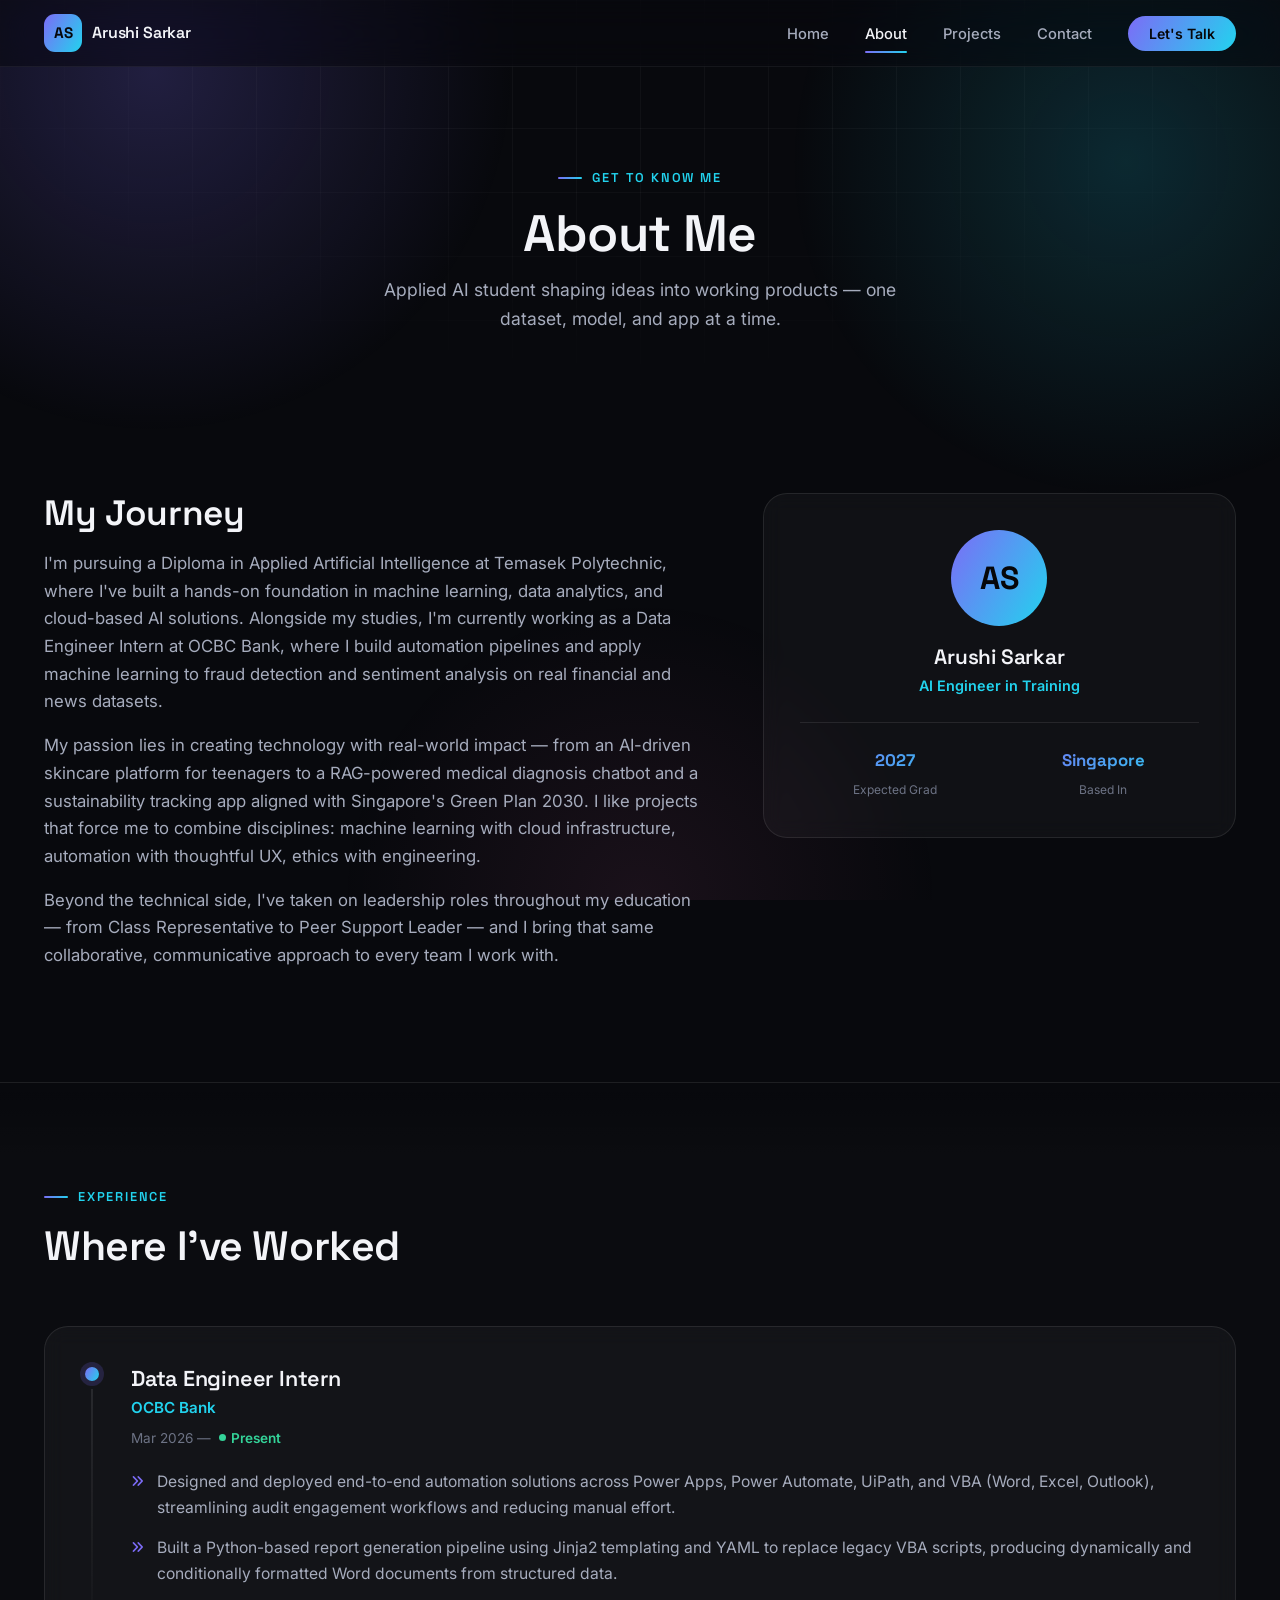
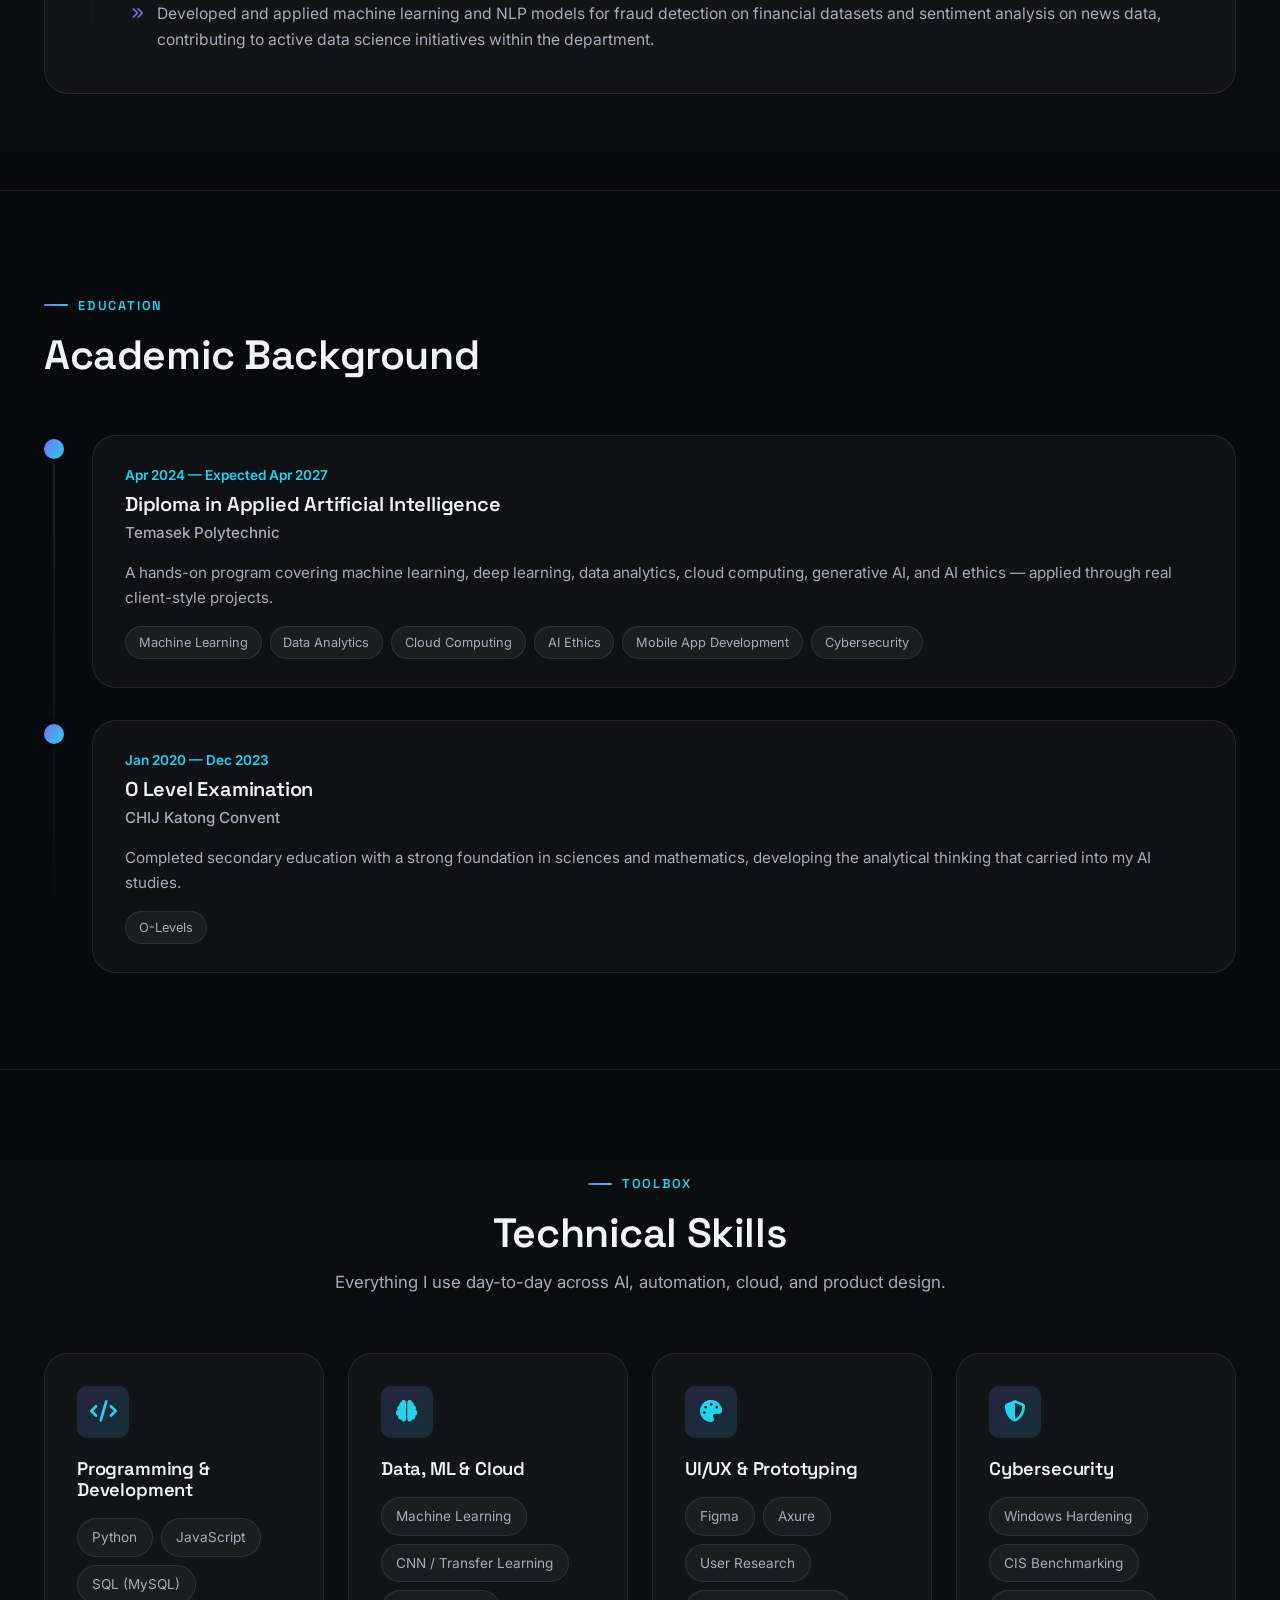
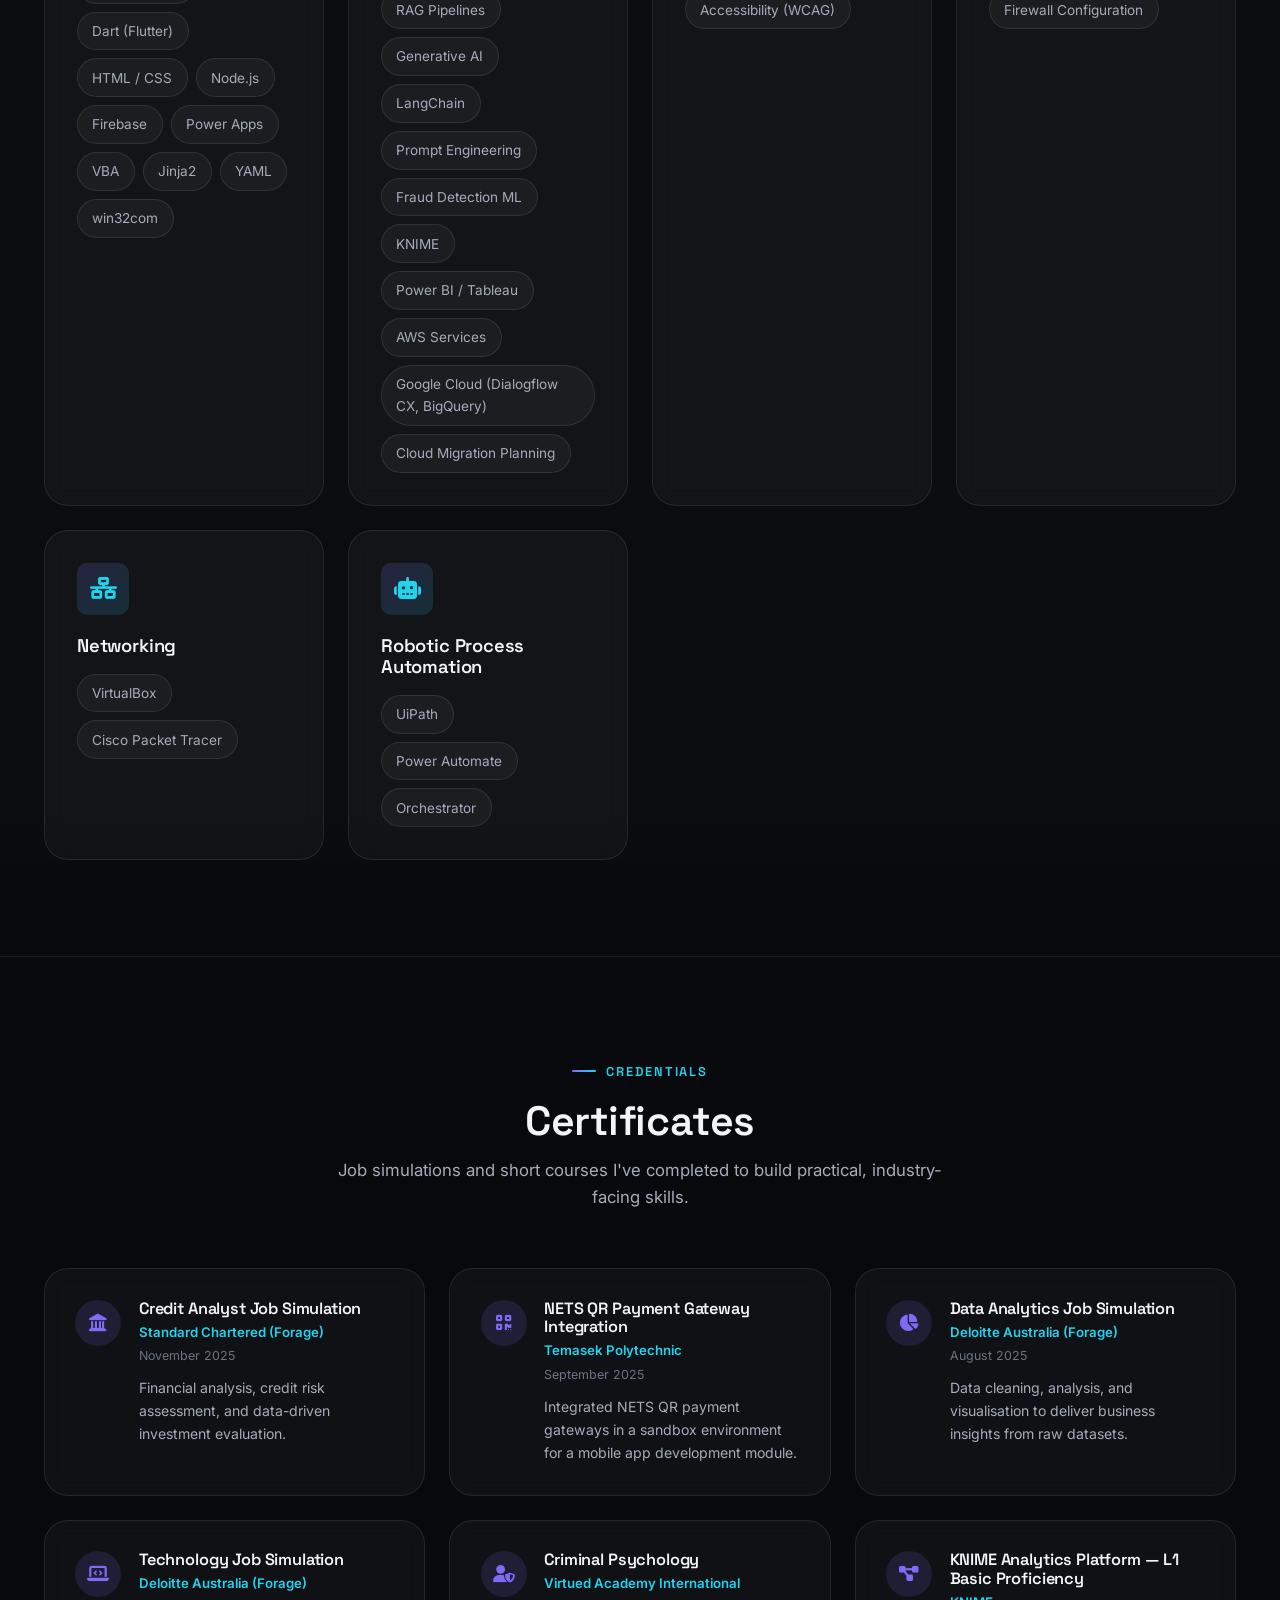
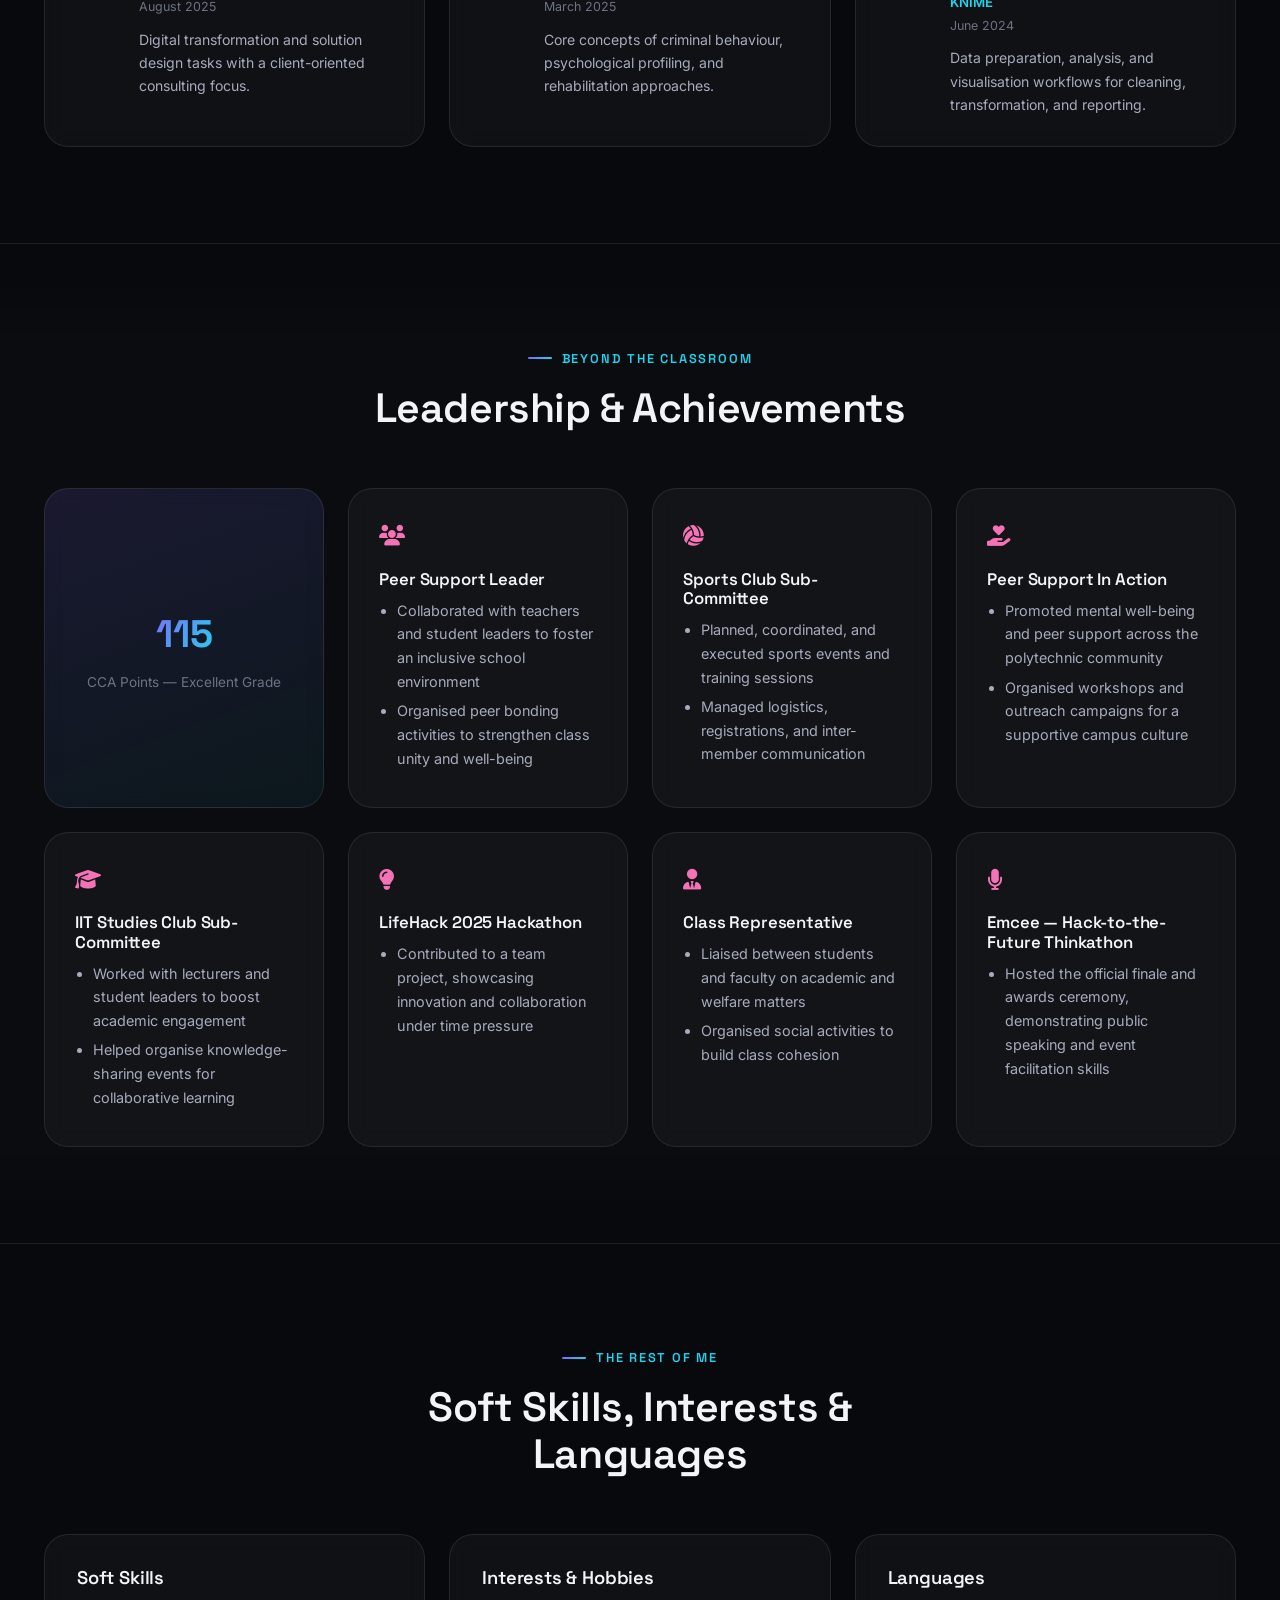
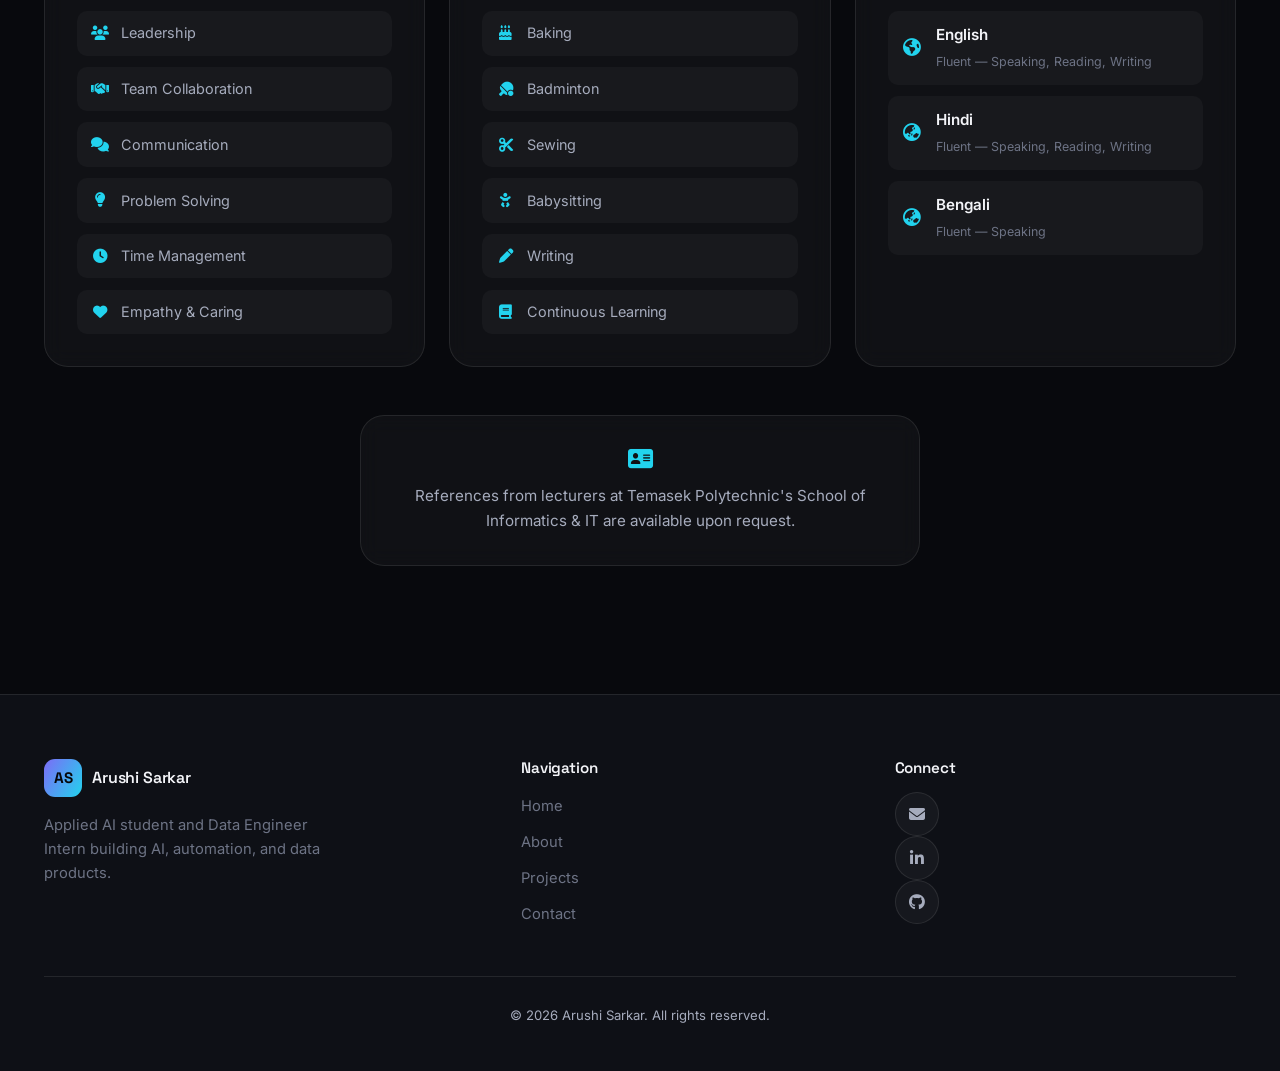
==== commit f2bc9e12: "Add portfolio website and README" ====
--- a/about.html
+++ b/about.html
@@ -1,411 +1,522 @@
-<!DOCTYPE html>
-<html lang="en">
-
-<head>
-    <meta charset="UTF-8">
-    <meta name="viewport" content="width=device-width, initial-scale=1.0">
-    <title>About - Arushi Sarkar</title>
-    <link rel="stylesheet" href="css/style.css">
-    <link href="https://cdnjs.cloudflare.com/ajax/libs/font-awesome/6.0.0/css/all.min.css" rel="stylesheet">
-</head>
-
-<body>
-    <!-- Navigation -->
-    <nav class="navbar">
-        <div class="nav-container">
-            <div class="nav-logo">
-                <span class="logo-text">AS</span>
-            </div>
-            <ul class="nav-menu">
-                <li><a href="index.html" class="nav-link">Home</a></li>
-                <li><a href="about.html" class="nav-link active">About</a></li>
-                <li><a href="projects.html" class="nav-link">Projects</a></li>
-                <li><a href="contact.html" class="nav-link">Contact</a></li>
-            </ul>
-            <div class="hamburger">
-                <span></span>
-                <span></span>
-                <span></span>
-            </div>
-        </div>
-    </nav>
-
-    <!-- Page Header -->
-    <section class="page-header">
-        <div class="container">
-            <h1 class="page-title">About Me</h1>
-            <p class="page-subtitle">Passionate AI enthusiast shaping the future through technology</p>
-        </div>
-    </section>
-
-    <!-- About Content -->
-    <section class="about-content">
-        <div class="container">
-            <div class="about-grid">
-                <div class="about-text">
-                    <h2>My Journey</h2>
-                    <p>
-                        I'm currently pursuing a Diploma in Applied Artificial Intelligence at Temasek Polytechnic,
-                        where I'm developing expertise in machine learning, data analytics, and innovative AI solutions.
-                    </p>
-                    <p>
-                        My passion lies in creating technology that makes a real-world impact. From developing
-                        AI-powered
-                        skincare platforms to building sustainability tracking apps, I focus on projects that solve
-                        meaningful problems while pushing the boundaries of what's possible with AI and data science.
-                    </p>
-                    <p>
-                        Beyond technical skills, I bring strong leadership qualities, effective communication, and a
-                        collaborative approach to every project. I believe in the power of teamwork and continuous
-                        learning to drive innovation.
-                    </p>
-                </div>
-                <div class="about-image">
-                    <div class="profile-card">
-                        <div class="profile-circle-large">
-                            <span class="profile-initials-large">AS</span>
-                        </div>
-                        <div class="profile-info">
-                            <h3>Arushi Sarkar</h3>
-                            <p>AI & Data Specialist</p>
-                            <div class="profile-stats">
-                                <div class="stat">
-                                    <span class="stat-value">2024</span>
-                                    <span class="stat-label">Current Student</span>
-                                </div>
-                                <div class="stat">
-                                    <span class="stat-value">Singapore</span>
-                                    <span class="stat-label">Based In</span>
-                                </div>
-                            </div>
-                        </div>
-                    </div>
-                </div>
-            </div>
-        </div>
-    </section>
-
-    <!-- Education Section -->
-    <section class="education-section">
-        <div class="container">
-            <h2 class="section-title">Education</h2>
-            <div class="education-timeline">
-                <div class="timeline-item">
-                    <div class="timeline-marker"></div>
-                    <div class="timeline-content">
-                        <div class="timeline-date">2020 - 2023</div>
-                        <h3>Secondary Education</h3>
-                        <p class="institution">CHIJ Katong Convent</p>
-                        <p class="description">
-                            Completed secondary education with strong foundation in sciences and mathematics,
-                            developing analytical thinking and academic excellence.
-                        </p>
-                        <div class="coursework">
-                            <span class="course-tag">O-levels</span>
-                        </div>
-                    </div>
-                </div>
-                <div class="timeline-item">
-
-
-                    <div class="timeline-marker"></div>
-                    <div class="timeline-content">
-                        <div class="timeline-date">2024 - Ongoing</div>
-                        <h3>Diploma in Applied Artificial Intelligence</h3>
-                        <p class="institution">Temasek Polytechnic</p>
-                        <p class="description">
-                            Comprehensive program covering machine learning, deep learning, data analytics,
-                            cloud computing, and AI applications in real-world scenarios.
-                        </p>
-                        <div class="coursework">
-                            <span class="course-tag">Machine Learning</span>
-                            <span class="course-tag">Data Analytics</span>
-                            <span class="course-tag">Cloud Computing</span>
-                            <span class="course-tag">AI Ethics</span>
-                            <span class="course-tag">Web Development</span>
-                            <span class="course-tag">Cybersecurity</span>
-                        </div>
-                    </div>
-                </div>
-            </div>
-        </div>
-    </section>
-
-    <!-- Technical Skills -->
-    <section class="technical-skills">
-        <div class="container">
-            <h2 class="section-title">Technical Skills</h2>
-            <div class="skills-grid">
-                <div class="skill-category-card">
-                    <div class="skill-icon">
-                        <i class="fas fa-globe"></i>
-                    </div>
-                    <h3>Web Development</h3>
-                    <div class="skill-items">
-                        <div class="skill-item-detailed">
-                            <span class="skill-name">HTML</span>
-                        </div>
-                        <div class="skill-item-detailed">
-                            <span class="skill-name">CSS</span>
-                        </div>
-                        <div class="skill-item-detailed">
-                            <span class="skill-name">Express.js</span>
-                        </div>
-                        <div class="skill-item-detailed">
-                            <span class="skill-name">MySQL</span>
-                        </div>
-                    </div>
-                </div>
-
-                <div class="skill-category-card">
-                    <div class="skill-icon">
-                        <i class="fas fa-chart-line"></i>
-                    </div>
-                    <h3>Data Analysis & Machine Learning</h3>
-                    <div class="skill-items">
-                        <div class="skill-item-detailed">
-                            <span class="skill-name">Data Cleaning</span>
-                        </div>
-                        <div class="skill-item-detailed">
-                            <span class="skill-name">K-Means Clustering</span>
-                        </div>
-                        <div class="skill-item-detailed">
-                            <span class="skill-name">Linear Regression</span>
-                        </div>
-                        <div class="skill-item-detailed">
-                            <span class="skill-name">Machine Learning</span>
-                        </div>
-                    </div>
-                </div>
-
-                <div class="skill-category-card">
-                    <div class="skill-icon">
-                        <i class="fas fa-cloud"></i>
-                    </div>
-                    <h3>Networking & Cloud</h3>
-                    <div class="skill-items">
-                        <div class="skill-item-detailed">
-                            <span class="skill-name">VirtualBox</span>
-                        </div>
-                        <div class="skill-item-detailed">
-                            <span class="skill-name">Packet Tracer</span>
-                        </div>
-                        <div class="skill-item-detailed">
-                            <span class="skill-name">Cloud Migration Planning</span>
-                        </div>
-                        <div class="skill-item-detailed">
-                            <span class="skill-name">AWS Services</span>
-                        </div>
-                    </div>
-                </div>
-
-                <div class="skill-category-card">
-                    <div class="skill-icon">
-                        <i class="fas fa-shield-alt"></i>
-                    </div>
-                    <h3>Cybersecurity</h3>
-                    <div class="skill-items">
-                        <div class="skill-item-detailed">
-                            <span class="skill-name">Windows Hardening</span>
-                        </div>
-                        <div class="skill-item-detailed">
-                            <span class="skill-name">CIS Benchmarking</span>
-                        </div>
-                        <div class="skill-item-detailed">
-                            <span class="skill-name">Firewall Configuration</span>
-                        </div>
-                    </div>
-                </div>
-
-                <div class="skill-category-card">
-                    <div class="skill-icon">
-                        <i class="fas fa-mobile-alt"></i>
-                    </div>
-                    <h3>Mobile App Development</h3>
-                    <div class="skill-items">
-                        <div class="skill-item-detailed">
-                            <span class="skill-name">Flutter</span>
-                        </div>
-                    </div>
-                </div>
-
-                <div class="skill-category-card">
-                    <div class="skill-icon">
-                        <i class="fas fa-robot"></i>
-                    </div>
-                    <h3>Automation</h3>
-                    <div class="skill-items">
-                        <div class="skill-item-detailed">
-                            <span class="skill-name">UiPath (RPA)</span>
-                        </div>
-                    </div>
-                </div>
-
-                <div class="skill-category-card">
-                    <div class="skill-icon">
-                        <i class="fas fa-code"></i>
-                    </div>
-                    <h3>Programming</h3>
-                    <div class="skill-items">
-                        <div class="skill-item-detailed">
-                            <span class="skill-name">Python</span>
-                        </div>
-                        <div class="skill-item-detailed">
-                            <span class="skill-name">JavaScript</span>
-                        </div>
-                        <div class="skill-item-detailed">
-                            <span class="skill-name">SQL</span>
-                        </div>
-                        <div class="skill-item-detailed">
-                            <span class="skill-name">KNIME</span>
-                        </div>
-                        <div class="skill-item-detailed">
-                            <span class="skill-name">Power BI</span>
-                        </div>
-                    </div>
-                </div>
-            </div>
-        </div>
-    </section>
-
-    <!-- Soft Skills & Interests -->
-    <section class="soft-skills-interests">
-        <div class="container">
-            <div class="soft-skills-grid">
-                <div class="soft-skills-card">
-                    <h3>Soft Skills</h3>
-                    <div class="soft-skills-list">
-                        <div class="soft-skill-item">
-                            <i class="fas fa-users"></i>
-                            <span>Leadership</span>
-                        </div>
-                        <div class="soft-skill-item">
-                            <i class="fas fa-handshake"></i>
-                            <span>Team Collaboration</span>
-                        </div>
-                        <div class="soft-skill-item">
-                            <i class="fas fa-comments"></i>
-                            <span>Communication</span>
-                        </div>
-                        <div class="soft-skill-item">
-                            <i class="fas fa-lightbulb"></i>
-                            <span>Problem Solving</span>
-                        </div>
-                        <div class="soft-skill-item">
-                            <i class="fas fa-clock"></i>
-                            <span>Time Management</span>
-                        </div>
-                        <div class="soft-skill-item">
-                            <i class="fas fa-heart"></i>
-                            <span>Empathy & Caring</span>
-                        </div>
-                    </div>
-                </div>
-
-                <div class="interests-card">
-                    <h3>Interests & Hobbies</h3>
-                    <div class="interests-list">
-                        <div class="interest-item">
-                            <i class="fas fa-birthday-cake"></i>
-                            <span>Baking</span>
-                        </div>
-                        <div class="interest-item">
-                            <i class="fas fa-running"></i>
-                            <span>Badminton</span>
-                        </div>
-                        <div class="interest-item">
-                            <i class="fas fa-cut"></i>
-                            <span>Sewing</span>
-                        </div>
-                        <div class="interest-item">
-                            <i class="fas fa-baby"></i>
-                            <span>Babysitting</span>
-                        </div>
-                        <div class="interest-item">
-                            <i class="fas fa-pen"></i>
-                            <span>Writing</span>
-                        </div>
-                        <div class="interest-item">
-                            <i class="fas fa-book"></i>
-                            <span>Continuous Learning</span>
-                        </div>
-                    </div>
-                </div>
-
-                <div class="languages-card">
-                    <h3>Languages</h3>
-                    <div class="languages-list">
-                        <div class="language-item">
-                            <i class="fas fa-globe-americas"></i>
-                            <div class="language-details">
-                                <span class="language-name">English</span>
-                                <span class="language-level">Fluent (Speaking, Reading, Writing)</span>
-                            </div>
-                        </div>
-                        <div class="language-item">
-                            <i class="fas fa-globe-asia"></i>
-                            <div class="language-details">
-                                <span class="language-name">Hindi</span>
-                                <span class="language-level">Fluent (Speaking, Reading, Writing)</span>
-                            </div>
-                        </div>
-                        <div class="language-item">
-                            <i class="fas fa-globe-asia"></i>
-                            <div class="language-details">
-                                <span class="language-name">Bengali</span>
-                                <span class="language-level">Fluent (Speaking)</span>
-                            </div>
-                        </div>
-                    </div>
-                </div>
-            </div>
-        </div>
-    </section>
-
-    <!-- Footer -->
-    <footer class="footer">
-        <div class="container">
-            <div class="footer-content">
-                <div class="footer-left">
-                    <div class="footer-logo">
-                        <span class="logo-text">AS</span>
-                    </div>
-                    <p>Building the future with AI and innovation.</p>
-                </div>
-                <div class="footer-links">
-                    <div class="footer-section">
-                        <h4>Navigation</h4>
-                        <ul>
-                            <li><a href="index.html">Home</a></li>
-                            <li><a href="about.html">About</a></li>
-                            <li><a href="projects.html">Projects</a></li>
-                            <li><a href="contact.html">Contact</a></li>
-                        </ul>
-                    </div>
-                    <div class="footer-section">
-                        <h4>Connect</h4>
-                        <div class="social-links">
-                            <a href="mailto:arushisarkar73@gmail.com" class="social-link">
-                                <i class="fas fa-envelope"></i>
-                            </a>
-                            <a href="tel:+6589462583" class="social-link">
-                                <i class="fas fa-phone"></i>
-                            </a>
-                            <a href="https://www.linkedin.com/in/arushi-sarkar-972185305/" class="social-link"
-                                title="LinkedIn" target="_blank" rel="noopener noreferrer">
-                                <i class="fab fa-linkedin"></i>
-                            </a>
-                        </div>
-                    </div>
-                </div>
-            </div>
-            <div class="footer-bottom">
-                <p>&copy; 2024 Arushi Sarkar. All rights reserved.</p>
-            </div>
-        </div>
-    </footer>
-
-    <script src="js/script.js"></script>
-</body>
-
-</html>+<!DOCTYPE html>
+<html lang="en">
+
+<head>
+    <meta charset="UTF-8">
+    <meta name="viewport" content="width=device-width, initial-scale=1.0">
+    <title>About — Arushi Sarkar</title>
+    <meta name="description" content="About Arushi Sarkar — Applied AI student, Data Engineer Intern at OCBC Bank, education, skills, certificates, and leadership.">
+    <link rel="icon" href="data:image/svg+xml,%3Csvg xmlns='http://www.w3.org/2000/svg' viewBox='0 0 100 100'%3E%3Cdefs%3E%3ClinearGradient id='g' x1='0' y1='0' x2='1' y2='1'%3E%3Cstop offset='0' stop-color='%237c6cf6'/%3E%3Cstop offset='1' stop-color='%2322d3ee'/%3E%3C/linearGradient%3E%3C/defs%3E%3Crect width='100' height='100' rx='24' fill='url(%23g)'/%3E%3Ctext x='50' y='67' font-family='Arial,sans-serif' font-weight='700' font-size='46' fill='%2306070a' text-anchor='middle'%3EAS%3C/text%3E%3C/svg%3E">
+    <link rel="preconnect" href="https://fonts.googleapis.com">
+    <link rel="preconnect" href="https://fonts.gstatic.com" crossorigin>
+    <link href="https://fonts.googleapis.com/css2?family=Inter:wght@400;500;600;700&family=Space+Grotesk:wght@500;600;700&display=swap" rel="stylesheet">
+    <link rel="stylesheet" href="css/style.css">
+    <link href="https://cdnjs.cloudflare.com/ajax/libs/font-awesome/6.5.1/css/all.min.css" rel="stylesheet">
+</head>
+
+<body>
+    <!-- Navigation -->
+    <nav class="navbar">
+        <div class="nav-container">
+            <a href="index.html" class="nav-logo">
+                <span class="logo-mark">AS</span>
+                <span class="logo-text">Arushi Sarkar</span>
+            </a>
+            <ul class="nav-menu">
+                <li><a href="index.html" class="nav-link">Home</a></li>
+                <li><a href="about.html" class="nav-link active">About</a></li>
+                <li><a href="projects.html" class="nav-link">Projects</a></li>
+                <li><a href="contact.html" class="nav-link">Contact</a></li>
+                <li><a href="contact.html" class="nav-cta">Let's Talk</a></li>
+            </ul>
+            <div class="hamburger">
+                <span></span>
+                <span></span>
+                <span></span>
+            </div>
+        </div>
+    </nav>
+
+    <!-- Page Header -->
+    <section class="page-header">
+        <div class="container">
+            <div class="eyebrow" style="justify-content:center;">Get To Know Me</div>
+            <h1 class="page-title">About Me</h1>
+            <p class="page-subtitle">Applied AI student shaping ideas into working products — one dataset, model, and
+                app at a time.</p>
+        </div>
+    </section>
+
+    <!-- About Content -->
+    <section class="about-content">
+        <div class="container">
+            <div class="about-grid">
+                <div class="about-text" data-reveal>
+                    <h2>My Journey</h2>
+                    <p>
+                        I'm pursuing a Diploma in Applied Artificial Intelligence at Temasek Polytechnic, where I've
+                        built a hands-on foundation in machine learning, data analytics, and cloud-based AI
+                        solutions. Alongside my studies, I'm currently working as a Data Engineer Intern at OCBC
+                        Bank, where I build automation pipelines and apply machine learning to fraud detection and
+                        sentiment analysis on real financial and news datasets.
+                    </p>
+                    <p>
+                        My passion lies in creating technology with real-world impact — from an AI-driven skincare
+                        platform for teenagers to a RAG-powered medical diagnosis chatbot and a sustainability
+                        tracking app aligned with Singapore's Green Plan 2030. I like projects that force me to
+                        combine disciplines: machine learning with cloud infrastructure, automation with thoughtful
+                        UX, ethics with engineering.
+                    </p>
+                    <p>
+                        Beyond the technical side, I've taken on leadership roles throughout my education — from
+                        Class Representative to Peer Support Leader — and I bring that same collaborative,
+                        communicative approach to every team I work with.
+                    </p>
+                </div>
+                <div class="about-image" data-reveal>
+                    <div class="card profile-card">
+                        <div class="profile-avatar">AS</div>
+                        <h3>Arushi Sarkar</h3>
+                        <p>AI Engineer in Training</p>
+                        <div class="profile-stats">
+                            <div class="stat">
+                                <span class="stat-value">2027</span>
+                                <span class="stat-label">Expected Grad</span>
+                            </div>
+                            <div class="stat">
+                                <span class="stat-value">Singapore</span>
+                                <span class="stat-label">Based In</span>
+                            </div>
+                        </div>
+                    </div>
+                </div>
+            </div>
+        </div>
+    </section>
+
+    <!-- Experience -->
+    <section class="experience-section section-alt">
+        <div class="container">
+            <div class="section-heading align-left" data-reveal>
+                <div class="eyebrow">Experience</div>
+                <h2>Where I've Worked</h2>
+            </div>
+            <div class="card experience-card" data-reveal>
+                <div class="experience-mark">
+                    <div class="experience-dot"></div>
+                    <div class="experience-line"></div>
+                </div>
+                <div>
+                    <h3 class="experience-role">Data Engineer Intern</h3>
+                    <div class="experience-org">OCBC Bank</div>
+                    <div class="experience-dates">
+                        Mar 2026 — <span class="live-tag"><span class="dot"></span>Present</span>
+                    </div>
+                    <ul class="experience-list">
+                        <li>Designed and deployed end-to-end automation solutions across Power Apps, Power
+                            Automate, UiPath, and VBA (Word, Excel, Outlook), streamlining audit engagement
+                            workflows and reducing manual effort.</li>
+                        <li>Built a Python-based report generation pipeline using Jinja2 templating and YAML to
+                            replace legacy VBA scripts, producing dynamically and conditionally formatted Word
+                            documents from structured data.</li>
+                        <li>Developed and applied machine learning and NLP models for fraud detection on financial
+                            datasets and sentiment analysis on news data, contributing to active data science
+                            initiatives within the department.</li>
+                    </ul>
+                </div>
+            </div>
+        </div>
+    </section>
+
+    <!-- Education Section -->
+    <section class="education-section">
+        <div class="container">
+            <div class="section-heading align-left" data-reveal>
+                <div class="eyebrow">Education</div>
+                <h2>Academic Background</h2>
+            </div>
+            <div class="timeline">
+                <div class="timeline-item" data-reveal>
+                    <div class="timeline-marker"></div>
+                    <div class="card timeline-content">
+                        <div class="timeline-date">Apr 2024 — Expected Apr 2027</div>
+                        <h3>Diploma in Applied Artificial Intelligence</h3>
+                        <p class="institution">Temasek Polytechnic</p>
+                        <p class="description">
+                            A hands-on program covering machine learning, deep learning, data analytics,
+                            cloud computing, generative AI, and AI ethics — applied through real client-style
+                            projects.
+                        </p>
+                        <div class="coursework">
+                            <span class="course-tag">Machine Learning</span>
+                            <span class="course-tag">Data Analytics</span>
+                            <span class="course-tag">Cloud Computing</span>
+                            <span class="course-tag">AI Ethics</span>
+                            <span class="course-tag">Mobile App Development</span>
+                            <span class="course-tag">Cybersecurity</span>
+                        </div>
+                    </div>
+                </div>
+                <div class="timeline-item" data-reveal>
+                    <div class="timeline-marker"></div>
+                    <div class="card timeline-content">
+                        <div class="timeline-date">Jan 2020 — Dec 2023</div>
+                        <h3>O Level Examination</h3>
+                        <p class="institution">CHIJ Katong Convent</p>
+                        <p class="description">
+                            Completed secondary education with a strong foundation in sciences and mathematics,
+                            developing the analytical thinking that carried into my AI studies.
+                        </p>
+                        <div class="coursework">
+                            <span class="course-tag">O-Levels</span>
+                        </div>
+                    </div>
+                </div>
+            </div>
+        </div>
+    </section>
+
+    <!-- Technical Skills -->
+    <section class="technical-skills section-alt">
+        <div class="container">
+            <div class="section-heading" data-reveal>
+                <div class="eyebrow">Toolbox</div>
+                <h2>Technical Skills</h2>
+                <p>Everything I use day-to-day across AI, automation, cloud, and product design.</p>
+            </div>
+            <div class="skills-grid">
+                <div class="card skill-category-card" data-reveal>
+                    <div class="skill-icon"><i class="fas fa-code"></i></div>
+                    <h3>Programming &amp; Development</h3>
+                    <div class="skill-items">
+                        <span class="skill-item-detailed">Python</span>
+                        <span class="skill-item-detailed">JavaScript</span>
+                        <span class="skill-item-detailed">SQL (MySQL)</span>
+                        <span class="skill-item-detailed">Dart (Flutter)</span>
+                        <span class="skill-item-detailed">HTML / CSS</span>
+                        <span class="skill-item-detailed">Node.js</span>
+                        <span class="skill-item-detailed">Firebase</span>
+                        <span class="skill-item-detailed">Power Apps</span>
+                        <span class="skill-item-detailed">VBA</span>
+                        <span class="skill-item-detailed">Jinja2</span>
+                        <span class="skill-item-detailed">YAML</span>
+                        <span class="skill-item-detailed">win32com</span>
+                    </div>
+                </div>
+                <div class="card skill-category-card" data-reveal>
+                    <div class="skill-icon"><i class="fas fa-brain"></i></div>
+                    <h3>Data, ML &amp; Cloud</h3>
+                    <div class="skill-items">
+                        <span class="skill-item-detailed">Machine Learning</span>
+                        <span class="skill-item-detailed">CNN / Transfer Learning</span>
+                        <span class="skill-item-detailed">RAG Pipelines</span>
+                        <span class="skill-item-detailed">Generative AI</span>
+                        <span class="skill-item-detailed">LangChain</span>
+                        <span class="skill-item-detailed">Prompt Engineering</span>
+                        <span class="skill-item-detailed">Fraud Detection ML</span>
+                        <span class="skill-item-detailed">KNIME</span>
+                        <span class="skill-item-detailed">Power BI / Tableau</span>
+                        <span class="skill-item-detailed">AWS Services</span>
+                        <span class="skill-item-detailed">Google Cloud (Dialogflow CX, BigQuery)</span>
+                        <span class="skill-item-detailed">Cloud Migration Planning</span>
+                    </div>
+                </div>
+                <div class="card skill-category-card" data-reveal>
+                    <div class="skill-icon"><i class="fas fa-palette"></i></div>
+                    <h3>UI/UX &amp; Prototyping</h3>
+                    <div class="skill-items">
+                        <span class="skill-item-detailed">Figma</span>
+                        <span class="skill-item-detailed">Axure</span>
+                        <span class="skill-item-detailed">User Research</span>
+                        <span class="skill-item-detailed">Accessibility (WCAG)</span>
+                    </div>
+                </div>
+                <div class="card skill-category-card" data-reveal>
+                    <div class="skill-icon"><i class="fas fa-shield-alt"></i></div>
+                    <h3>Cybersecurity</h3>
+                    <div class="skill-items">
+                        <span class="skill-item-detailed">Windows Hardening</span>
+                        <span class="skill-item-detailed">CIS Benchmarking</span>
+                        <span class="skill-item-detailed">Firewall Configuration</span>
+                    </div>
+                </div>
+                <div class="card skill-category-card" data-reveal>
+                    <div class="skill-icon"><i class="fas fa-network-wired"></i></div>
+                    <h3>Networking</h3>
+                    <div class="skill-items">
+                        <span class="skill-item-detailed">VirtualBox</span>
+                        <span class="skill-item-detailed">Cisco Packet Tracer</span>
+                    </div>
+                </div>
+                <div class="card skill-category-card" data-reveal>
+                    <div class="skill-icon"><i class="fas fa-robot"></i></div>
+                    <h3>Robotic Process Automation</h3>
+                    <div class="skill-items">
+                        <span class="skill-item-detailed">UiPath</span>
+                        <span class="skill-item-detailed">Power Automate</span>
+                        <span class="skill-item-detailed">Orchestrator</span>
+                    </div>
+                </div>
+            </div>
+        </div>
+    </section>
+
+    <!-- Certificates -->
+    <section class="certificates-section">
+        <div class="container">
+            <div class="section-heading" data-reveal>
+                <div class="eyebrow">Credentials</div>
+                <h2>Certificates</h2>
+                <p>Job simulations and short courses I've completed to build practical, industry-facing skills.</p>
+            </div>
+            <div class="cert-grid">
+                <div class="card cert-card" data-reveal>
+                    <div class="cert-icon"><i class="fas fa-landmark"></i></div>
+                    <div class="cert-body">
+                        <h3>Credit Analyst Job Simulation</h3>
+                        <div class="cert-issuer">Standard Chartered (Forage)</div>
+                        <div class="cert-date">November 2025</div>
+                        <p>Financial analysis, credit risk assessment, and data-driven investment evaluation.</p>
+                    </div>
+                </div>
+                <div class="card cert-card" data-reveal>
+                    <div class="cert-icon"><i class="fas fa-qrcode"></i></div>
+                    <div class="cert-body">
+                        <h3>NETS QR Payment Gateway Integration</h3>
+                        <div class="cert-issuer">Temasek Polytechnic</div>
+                        <div class="cert-date">September 2025</div>
+                        <p>Integrated NETS QR payment gateways in a sandbox environment for a mobile app development
+                            module.</p>
+                    </div>
+                </div>
+                <div class="card cert-card" data-reveal>
+                    <div class="cert-icon"><i class="fas fa-chart-pie"></i></div>
+                    <div class="cert-body">
+                        <h3>Data Analytics Job Simulation</h3>
+                        <div class="cert-issuer">Deloitte Australia (Forage)</div>
+                        <div class="cert-date">August 2025</div>
+                        <p>Data cleaning, analysis, and visualisation to deliver business insights from raw
+                            datasets.</p>
+                    </div>
+                </div>
+                <div class="card cert-card" data-reveal>
+                    <div class="cert-icon"><i class="fas fa-laptop-code"></i></div>
+                    <div class="cert-body">
+                        <h3>Technology Job Simulation</h3>
+                        <div class="cert-issuer">Deloitte Australia (Forage)</div>
+                        <div class="cert-date">August 2025</div>
+                        <p>Digital transformation and solution design tasks with a client-oriented consulting
+                            focus.</p>
+                    </div>
+                </div>
+                <div class="card cert-card" data-reveal>
+                    <div class="cert-icon"><i class="fas fa-user-shield"></i></div>
+                    <div class="cert-body">
+                        <h3>Criminal Psychology</h3>
+                        <div class="cert-issuer">Virtued Academy International</div>
+                        <div class="cert-date">March 2025</div>
+                        <p>Core concepts of criminal behaviour, psychological profiling, and rehabilitation
+                            approaches.</p>
+                    </div>
+                </div>
+                <div class="card cert-card" data-reveal>
+                    <div class="cert-icon"><i class="fas fa-diagram-project"></i></div>
+                    <div class="cert-body">
+                        <h3>KNIME Analytics Platform — L1 Basic Proficiency</h3>
+                        <div class="cert-issuer">KNIME</div>
+                        <div class="cert-date">June 2024</div>
+                        <p>Data preparation, analysis, and visualisation workflows for cleaning, transformation, and
+                            reporting.</p>
+                    </div>
+                </div>
+            </div>
+        </div>
+    </section>
+
+    <!-- Leadership & Achievements -->
+    <section class="leadership-section section-alt">
+        <div class="container">
+            <div class="section-heading" data-reveal>
+                <div class="eyebrow">Beyond The Classroom</div>
+                <h2>Leadership &amp; Achievements</h2>
+            </div>
+            <div class="leadership-grid">
+                <div class="card leadership-highlight" data-reveal>
+                    <span class="stat-value">115</span>
+                    <span class="stat-label">CCA Points — Excellent Grade</span>
+                </div>
+                <div class="card leadership-card" data-reveal>
+                    <div class="leadership-icon"><i class="fas fa-users"></i></div>
+                    <h3>Peer Support Leader</h3>
+                    <ul>
+                        <li>Collaborated with teachers and student leaders to foster an inclusive school
+                            environment</li>
+                        <li>Organised peer bonding activities to strengthen class unity and well-being</li>
+                    </ul>
+                </div>
+                <div class="card leadership-card" data-reveal>
+                    <div class="leadership-icon"><i class="fas fa-volleyball"></i></div>
+                    <h3>Sports Club Sub-Committee</h3>
+                    <ul>
+                        <li>Planned, coordinated, and executed sports events and training sessions</li>
+                        <li>Managed logistics, registrations, and inter-member communication</li>
+                    </ul>
+                </div>
+                <div class="card leadership-card" data-reveal>
+                    <div class="leadership-icon"><i class="fas fa-hand-holding-heart"></i></div>
+                    <h3>Peer Support In Action</h3>
+                    <ul>
+                        <li>Promoted mental well-being and peer support across the polytechnic community</li>
+                        <li>Organised workshops and outreach campaigns for a supportive campus culture</li>
+                    </ul>
+                </div>
+                <div class="card leadership-card" data-reveal>
+                    <div class="leadership-icon"><i class="fas fa-graduation-cap"></i></div>
+                    <h3>IIT Studies Club Sub-Committee</h3>
+                    <ul>
+                        <li>Worked with lecturers and student leaders to boost academic engagement</li>
+                        <li>Helped organise knowledge-sharing events for collaborative learning</li>
+                    </ul>
+                </div>
+                <div class="card leadership-card" data-reveal>
+                    <div class="leadership-icon"><i class="fas fa-lightbulb"></i></div>
+                    <h3>LifeHack 2025 Hackathon</h3>
+                    <ul>
+                        <li>Contributed to a team project, showcasing innovation and collaboration under time
+                            pressure</li>
+                    </ul>
+                </div>
+                <div class="card leadership-card" data-reveal>
+                    <div class="leadership-icon"><i class="fas fa-user-tie"></i></div>
+                    <h3>Class Representative</h3>
+                    <ul>
+                        <li>Liaised between students and faculty on academic and welfare matters</li>
+                        <li>Organised social activities to build class cohesion</li>
+                    </ul>
+                </div>
+                <div class="card leadership-card" data-reveal>
+                    <div class="leadership-icon"><i class="fas fa-microphone"></i></div>
+                    <h3>Emcee — Hack-to-the-Future Thinkathon</h3>
+                    <ul>
+                        <li>Hosted the official finale and awards ceremony, demonstrating public speaking and event
+                            facilitation skills</li>
+                    </ul>
+                </div>
+            </div>
+        </div>
+    </section>
+
+    <!-- Soft Skills, Interests & Languages -->
+    <section class="soft-skills-interests">
+        <div class="container">
+            <div class="section-heading" data-reveal>
+                <div class="eyebrow">The Rest of Me</div>
+                <h2>Soft Skills, Interests &amp; Languages</h2>
+            </div>
+            <div class="soft-grid">
+                <div class="card soft-card" data-reveal>
+                    <h3>Soft Skills</h3>
+                    <div class="soft-list">
+                        <div class="soft-item"><i class="fas fa-users"></i><span>Leadership</span></div>
+                        <div class="soft-item"><i class="fas fa-handshake"></i><span>Team Collaboration</span></div>
+                        <div class="soft-item"><i class="fas fa-comments"></i><span>Communication</span></div>
+                        <div class="soft-item"><i class="fas fa-lightbulb"></i><span>Problem Solving</span></div>
+                        <div class="soft-item"><i class="fas fa-clock"></i><span>Time Management</span></div>
+                        <div class="soft-item"><i class="fas fa-heart"></i><span>Empathy &amp; Caring</span></div>
+                    </div>
+                </div>
+                <div class="card soft-card" data-reveal>
+                    <h3>Interests &amp; Hobbies</h3>
+                    <div class="soft-list">
+                        <div class="soft-item"><i class="fas fa-birthday-cake"></i><span>Baking</span></div>
+                        <div class="soft-item"><i class="fas fa-table-tennis-paddle-ball"></i><span>Badminton</span></div>
+                        <div class="soft-item"><i class="fas fa-cut"></i><span>Sewing</span></div>
+                        <div class="soft-item"><i class="fas fa-baby"></i><span>Babysitting</span></div>
+                        <div class="soft-item"><i class="fas fa-pen"></i><span>Writing</span></div>
+                        <div class="soft-item"><i class="fas fa-book"></i><span>Continuous Learning</span></div>
+                    </div>
+                </div>
+                <div class="card soft-card" data-reveal>
+                    <h3>Languages</h3>
+                    <div class="soft-list">
+                        <div class="language-item">
+                            <i class="fas fa-globe-americas"></i>
+                            <div>
+                                <span class="language-name">English</span>
+                                <span class="language-level">Fluent — Speaking, Reading, Writing</span>
+                            </div>
+                        </div>
+                        <div class="language-item">
+                            <i class="fas fa-globe-asia"></i>
+                            <div>
+                                <span class="language-name">Hindi</span>
+                                <span class="language-level">Fluent — Speaking, Reading, Writing</span>
+                            </div>
+                        </div>
+                        <div class="language-item">
+                            <i class="fas fa-globe-asia"></i>
+                            <div>
+                                <span class="language-name">Bengali</span>
+                                <span class="language-level">Fluent — Speaking</span>
+                            </div>
+                        </div>
+                    </div>
+                </div>
+            </div>
+            <div class="card reference-note" data-reveal>
+                <i class="fas fa-address-card"></i>
+                <p>References from lecturers at Temasek Polytechnic's School of Informatics &amp; IT are available
+                    upon request.</p>
+            </div>
+        </div>
+    </section>
+
+    <!-- Footer -->
+    <footer class="footer">
+        <div class="container">
+            <div class="footer-content">
+                <div class="footer-left">
+                    <a href="index.html" class="nav-logo">
+                        <span class="logo-mark">AS</span>
+                        <span class="logo-text">Arushi Sarkar</span>
+                    </a>
+                    <p>Applied AI student and Data Engineer Intern building AI, automation, and data products.</p>
+                </div>
+                <div class="footer-links">
+                    <div class="footer-section">
+                        <h4>Navigation</h4>
+                        <ul>
+                            <li><a href="index.html">Home</a></li>
+                            <li><a href="about.html">About</a></li>
+                            <li><a href="projects.html">Projects</a></li>
+                            <li><a href="contact.html">Contact</a></li>
+                        </ul>
+                    </div>
+                    <div class="footer-section">
+                        <h4>Connect</h4>
+                        <div class="social-links">
+                            <a href="mailto:arushisarkar73@gmail.com" class="social-link" title="Email" aria-label="Email">
+                                <i class="fas fa-envelope"></i>
+                            </a>
+                            <a href="https://www.linkedin.com/in/arushi-sarkar-972185305/" class="social-link"
+                                title="LinkedIn" target="_blank" rel="noopener noreferrer" aria-label="LinkedIn">
+                                <i class="fab fa-linkedin-in"></i>
+                            </a>
+                            <a href="https://github.com/Arushi-Sarkar" class="social-link" title="GitHub"
+                                target="_blank" rel="noopener noreferrer" aria-label="GitHub">
+                                <i class="fab fa-github"></i>
+                            </a>
+                        </div>
+                    </div>
+                </div>
+            </div>
+            <div class="footer-bottom">
+                <p>&copy; 2026 Arushi Sarkar. All rights reserved.</p>
+            </div>
+        </div>
+    </footer>
+
+    <script src="js/script.js"></script>
+</body>
+
+</html>
--- a/css/style.css
+++ b/css/style.css
@@ -1,2315 +1,784 @@
-/* Reset and Base Styles */
-* {
-    margin: 0;
-    padding: 0;
-    box-sizing: border-box;
-}
-
-:root {
-    --primary-color: #667eea;
-    --secondary-color: #764ba2;
-    --accent-color: #4ecdc4;
-    --text-dark: #2d3748;
-    --text-light: #718096;
-    --bg-light: #f7fafc;
-    --bg-white: #ffffff;
-    --gradient-primary: linear-gradient(135deg, #667eea 0%, #764ba2 100%);
-    --gradient-secondary: linear-gradient(135deg, #4ecdc4 0%, #44a08d 100%);
-    --gradient-accent: linear-gradient(135deg, #f093fb 0%, #f5576c 100%);
-    --shadow-sm: 0 4px 6px rgba(0, 0, 0, 0.1);
-    --shadow-md: 0 10px 25px rgba(0, 0, 0, 0.1);
-    --shadow-lg: 0 20px 40px rgba(0, 0, 0, 0.1);
-    --border-radius: 15px;
-    --transition: all 0.3s ease;
-}
-
-body {
-    font-family: 'Inter', 'Segoe UI', Tahoma, Geneva, Verdana, sans-serif;
-    line-height: 1.6;
-    color: var(--text-dark);
-    background-color: var(--bg-light);
-    overflow-x: hidden;
-}
-
-.container {
-    max-width: 1200px;
-    margin: 0 auto;
-    padding: 0 20px;
-}
-
-/* Typography */
-h1,
-h2,
-h3,
-h4,
-h5,
-h6 {
-    font-weight: 600;
-    line-height: 1.2;
-    margin-bottom: 1rem;
-}
-
-.gradient-text {
-    background: linear-gradient(135deg, #ffffff 0%, #f0f8ff 50%, #ffffff 100%);
-    -webkit-background-clip: text;
-    -webkit-text-fill-color: transparent;
-    background-clip: text;
-    text-shadow: 0 0 20px rgba(255, 255, 255, 0.3);
-}
-
-/* Buttons */
-.btn {
-    display: inline-flex;
-    align-items: center;
-    gap: 8px;
-    padding: 12px 24px;
-    border: none;
-    border-radius: 50px;
-    font-size: 1rem;
-    font-weight: 500;
-    text-decoration: none;
-    cursor: pointer;
-    transition: var(--transition);
-    text-align: center;
-    white-space: nowrap;
-}
-
-.btn-primary {
-    background: var(--gradient-primary);
-    color: white;
-    box-shadow: var(--shadow-sm);
-}
-
-.btn-primary:hover {
-    transform: translateY(-2px);
-    box-shadow: var(--shadow-md);
-}
-
-.btn-secondary {
-    background: rgba(78, 23, 207, 0.726);
-    color: white;
-    border: 2px solid var(--primary-color);
-}
-
-.btn-secondary:hover {
-    background: var(--primary-color);
-    color: white;
-    transform: translateY(-2px);
-}
-
-.btn-outline {
-    background: transparent;
-    color: var(--text-dark);
-    border: 2px solid #e2e8f0;
-}
-
-.btn-outline:hover {
-    background: var(--primary-color);
-    color: white;
-    border-color: var(--primary-color);
-}
-
-.btn-sm {
-    padding: 8px 16px;
-    font-size: 0.875rem;
-}
-
-.btn-full {
-    width: 100%;
-    justify-content: center;
-}
-
-/* Navigation */
-.navbar {
-    position: fixed;
-    top: 0;
-    left: 0;
-    right: 0;
-    background: rgba(255, 255, 255, 0.95);
-    backdrop-filter: blur(10px);
-    z-index: 1000;
-    padding: 1rem 0;
-    box-shadow: var(--shadow-sm);
-}
-
-.nav-container {
-    display: flex;
-    justify-content: space-between;
-    align-items: center;
-    max-width: 1200px;
-    margin: 0 auto;
-    padding: 0 20px;
-}
-
-.nav-logo .logo-text {
-    font-size: 1.5rem;
-    font-weight: bold;
-    background: var(--gradient-primary);
-    -webkit-background-clip: text;
-    -webkit-text-fill-color: transparent;
-    background-clip: text;
-}
-
-.nav-menu {
-    display: flex;
-    list-style: none;
-    gap: 2rem;
-}
-
-.nav-link {
-    text-decoration: none;
-    color: var(--text-dark);
-    font-weight: 500;
-    position: relative;
-    transition: var(--transition);
-}
-
-.nav-link:hover,
-.nav-link.active {
-    color: var(--primary-color);
-}
-
-.nav-link.active::after {
-    content: '';
-    position: absolute;
-    bottom: -5px;
-    left: 0;
-    right: 0;
-    height: 2px;
-    background: var(--gradient-primary);
-    border-radius: 1px;
-}
-
-.hamburger {
-    display: none;
-    flex-direction: column;
-    cursor: pointer;
-    gap: 4px;
-}
-
-.hamburger span {
-    width: 25px;
-    height: 3px;
-    background: var(--text-dark);
-    transition: var(--transition);
-}
-
-/* Hero Section */
-.hero {
-    min-height: 100vh;
-    background: var(--gradient-primary);
-    color: white;
-    display: flex;
-    align-items: center;
-    position: relative;
-    overflow: hidden;
-}
-
-.hero::before {
-    content: '';
-    position: absolute;
-    top: 0;
-    left: 0;
-    right: 0;
-    bottom: 0;
-    background: url('data:image/svg+xml,<svg xmlns="http://www.w3.org/2000/svg" viewBox="0 0 1000 1000"><defs><radialGradient id="a" cx="50%" cy="50%" r="50%"><stop offset="0%" style="stop-color:rgba(255,255,255,0.1)"/><stop offset="100%" style="stop-color:rgba(255,255,255,0)"/></radialGradient></defs><circle cx="200" cy="200" r="100" fill="url(%23a)"/><circle cx="800" cy="300" r="150" fill="url(%23a)"/><circle cx="300" cy="700" r="80" fill="url(%23a)"/></svg>');
-    animation: float 20s ease-in-out infinite;
-}
-
-.hero-container {
-    position: relative;
-    z-index: 2;
-}
-
-.hero-content {
-    display: grid;
-    grid-template-columns: 1fr 1fr;
-    gap: 4rem;
-    align-items: center;
-    margin: 3rem;
-
-}
-
-.hero-title {
-    font-size: 3.5rem;
-    font-weight: 700;
-    line-height: 1.1;
-    margin-bottom: 1rem;
-}
-
-.hero-subtitle {
-    font-size: 1.25rem;
-    margin-bottom: 1.5rem;
-    opacity: 0.9;
-}
-
-.hero-description {
-    font-size: 1.1rem;
-    line-height: 1.7;
-    margin-bottom: 2rem;
-    opacity: 0.8;
-}
-
-.hero-buttons {
-    display: flex;
-    gap: 1rem;
-    flex-wrap: wrap;
-}
-
-.profile-circle {
-    position: relative;
-    width: 300px;
-    height: 300px;
-    margin: 0 auto;
-}
-
-.profile-initials {
-    position: absolute;
-    top: 50%;
-    left: 50%;
-    transform: translate(-50%, -50%);
-    font-size: 4rem;
-    font-weight: bold;
-    background: rgba(255, 255, 255, 0.2);
-    border-radius: 50%;
-    width: 120px;
-    height: 120px;
-    display: flex;
-    align-items: center;
-    justify-content: center;
-    backdrop-filter: blur(10px);
-}
-
-.orbit {
-    position: absolute;
-    border: 2px solid rgba(255, 255, 255, 0.2);
-    border-radius: 50%;
-    animation: rotate 20s linear infinite;
-}
-
-.orbit-1 {
-    width: 200px;
-    height: 200px;
-    top: 50px;
-    left: 50px;
-}
-
-.orbit-2 {
-    width: 250px;
-    height: 250px;
-    top: 25px;
-    left: 25px;
-    animation-direction: reverse;
-    animation-duration: 30s;
-}
-
-.orbit-3 {
-    width: 300px;
-    height: 300px;
-    top: 0;
-    left: 0;
-    animation-duration: 40s;
-}
-
-@keyframes rotate {
-    from {
-        transform: rotate(0deg);
-    }
-
-    to {
-        transform: rotate(360deg);
-    }
-}
-
-.scroll-indicator {
-    position: absolute;
-    bottom: 2rem;
-    left: 50%;
-    transform: translateX(-50%);
-    text-align: center;
-    animation: bounce 2s infinite;
-}
-
-@keyframes bounce {
-
-    0%,
-    20%,
-    50%,
-    80%,
-    100% {
-        transform: translateX(-50%) translateY(0);
-    }
-
-    40% {
-        transform: translateX(-50%) translateY(-10px);
-    }
-
-    60% {
-        transform: translateX(-50%) translateY(-5px);
-    }
-}
-
-/* Page Header */
-.page-header {
-    background: var(--gradient-primary);
-    color: white;
-    text-align: center;
-    padding: 120px 0 80px;
-    margin-bottom: 4rem;
-}
-
-.page-title {
-    font-size: 3rem;
-    margin-bottom: 1rem;
-}
-
-.page-subtitle {
-    font-size: 1.2rem;
-    opacity: 0.9;
-}
-
-
-/* Featured Projects */
-.featured-projects {
-    padding: 4rem 0;
-}
-
-.section-title {
-    text-align: center;
-    font-size: 2.5rem;
-    margin-bottom: 3rem;
-    color: var(--text-dark);
-    position: relative;
-}
-
-.section-title::after {
-    content: '';
-    position: absolute;
-    bottom: -10px;
-    left: 50%;
-    transform: translateX(-50%);
-    width: 80px;
-    height: 4px;
-    background: var(--gradient-primary);
-    border-radius: 2px;
-}
-
-.projects-preview {
-    display: grid;
-    grid-template-columns: repeat(auto-fit, minmax(350px, 1fr));
-    gap: 2rem;
-    margin-bottom: 3rem;
-}
-
-.project-preview-card {
-    background: white;
-    padding: 2rem;
-    border-radius: var(--border-radius);
-    box-shadow: var(--shadow-md);
-    transition: var(--transition);
-    text-align: center;
-}
-
-.project-preview-card:hover {
-    transform: translateY(-10px);
-    box-shadow: var(--shadow-lg);
-}
-
-.project-icon {
-    font-size: 3rem;
-    color: var(--primary-color);
-    margin-bottom: 1rem;
-}
-
-.project-preview-card h3 {
-    font-size: 1.5rem;
-    margin-bottom: 1rem;
-    color: var(--text-dark);
-}
-
-.project-preview-card p {
-    color: var(--text-light);
-    margin-bottom: 1.5rem;
-    line-height: 1.6;
-}
-
-.project-tech {
-    display: flex;
-    gap: 0.5rem;
-    justify-content: center;
-    flex-wrap: wrap;
-}
-
-.project-tech span {
-    background: var(--gradient-primary);
-    color: white;
-    padding: 0.25rem 0.75rem;
-    border-radius: 20px;
-    font-size: 0.875rem;
-}
-
-.view-all-projects {
-    text-align: center;
-}
-
-/* Skills Overview */
-.skills-overview {
-    padding: 4rem 0;
-    background: white;
-}
-
-.skills-content {
-    display: grid;
-    grid-template-columns: 1fr 1fr;
-    gap: 4rem;
-    align-items: center;
-}
-
-.skills-text h2 {
-    font-size: 2.5rem;
-    margin-bottom: 1.5rem;
-    color: var(--text-dark);
-}
-
-.skills-text p {
-    font-size: 1.1rem;
-    color: var(--text-light);
-    margin-bottom: 2rem;
-    line-height: 1.7;
-}
-
-.skills-categories {
-    display: grid;
-    grid-template-columns: 1fr 1fr;
-    gap: 1rem;
-    margin-bottom: 2rem;
-}
-
-.skill-category {
-    display: flex;
-    align-items: center;
-    gap: 0.75rem;
-    padding: 1rem;
-    background: var(--bg-light);
-    border-radius: var(--border-radius);
-    transition: var(--transition);
-}
-
-.skill-category:hover {
-    background: var(--gradient-primary);
-    color: white;
-}
-
-.skill-category i {
-    font-size: 1.5rem;
-    color: var(--primary-color);
-}
-
-.skill-category:hover i {
-    color: white;
-}
-
-.skills-visual {
-    position: relative;
-}
-
-.skill-circle {
-    position: relative;
-    width: 400px;
-    height: 400px;
-    margin: 0 auto;
-    border: 2px solid #e2e8f0;
-    border-radius: 50%;
-    display: flex;
-    align-items: center;
-    justify-content: center;
-}
-
-.skill-item {
-    position: absolute;
-    width: 80px;
-    height: 80px;
-    background: white;
-    border: 2px solid var(--primary-color);
-    border-radius: 50%;
-    display: flex;
-    align-items: center;
-    justify-content: center;
-    font-size: 2rem;
-    color: var(--primary-color);
-    animation: float 6s ease-in-out infinite;
-}
-
-.skill-item:nth-child(1) {
-    top: 0;
-    left: 50%;
-    transform: translateX(-50%);
-    animation-delay: 0s;
-}
-
-.skill-item:nth-child(2) {
-    top: 25%;
-    right: 0;
-    animation-delay: 1s;
-}
-
-.skill-item:nth-child(3) {
-    bottom: 25%;
-    right: 0;
-    animation-delay: 2s;
-}
-
-.skill-item:nth-child(4) {
-    bottom: 0;
-    left: 50%;
-    transform: translateX(-50%);
-    animation-delay: 3s;
-}
-
-.skill-item:nth-child(5) {
-    bottom: 25%;
-    left: 0;
-    animation-delay: 4s;
-}
-
-.skill-item:nth-child(6) {
-    top: 25%;
-    left: 0;
-    animation-delay: 5s;
-}
-
-@keyframes float {
-
-    0%,
-    100% {
-        transform: translateY(0) translateX(-50%);
-    }
-
-    50% {
-        transform: translateY(-10px) translateX(-50%);
-    }
-}
-
-.skill-item:not(:nth-child(1)):not(:nth-child(4)) {
-    animation-name: floatSimple;
-}
-
-@keyframes floatSimple {
-
-    0%,
-    100% {
-        transform: translateY(0);
-    }
-
-    50% {
-        transform: translateY(-10px);
-    }
-}
-
-/* CTA Section */
-.cta-section {
-    padding: 4rem 0;
-    background: var(--gradient-primary);
-    color: white;
-    text-align: center;
-}
-
-.cta-content h2 {
-    font-size: 2.5rem;
-    margin-bottom: 1rem;
-}
-
-.cta-content p {
-    font-size: 1.2rem;
-    margin-bottom: 2rem;
-    opacity: 0.9;
-}
-
-.cta-buttons {
-    display: flex;
-    gap: 1rem;
-    justify-content: center;
-    flex-wrap: wrap;
-}
-
-/* About Page Styles */
-.about-content {
-    padding: 4rem 0;
-}
-
-.about-grid {
-    display: grid;
-    grid-template-columns: 2fr 1fr;
-    gap: 4rem;
-    align-items: start;
-}
-
-.about-text h2 {
-    font-size: 2.5rem;
-    margin-bottom: 1.5rem;
-    color: var(--text-dark);
-}
-
-.about-text p {
-    font-size: 1.1rem;
-    color: var(--text-light);
-    margin-bottom: 1.5rem;
-    line-height: 1.7;
-}
-
-.profile-card {
-    background: white;
-    padding: 2rem;
-    border-radius: var(--border-radius);
-    box-shadow: var(--shadow-lg);
-    text-align: center;
-    position: sticky;
-    top: 120px;
-}
-
-.profile-circle-large {
-    width: 120px;
-    height: 120px;
-    background: var(--gradient-primary);
-    border-radius: 50%;
-    display: flex;
-    align-items: center;
-    justify-content: center;
-    margin: 0 auto 1rem;
-}
-
-.profile-initials-large {
-    font-size: 2.5rem;
-    font-weight: bold;
-    color: white;
-}
-
-.profile-info h3 {
-    font-size: 1.5rem;
-    margin-bottom: 0.5rem;
-    color: var(--text-dark);
-}
-
-.profile-info>p {
-    color: var(--text-light);
-    margin-bottom: 1.5rem;
-}
-
-.profile-stats {
-    display: grid;
-    grid-template-columns: 1fr 1fr;
-    gap: 1rem;
-}
-
-.stat {
-    text-align: center;
-}
-
-.stat-value {
-    display: block;
-    font-size: 1.25rem;
-    font-weight: bold;
-    color: var(--primary-color);
-}
-
-.stat-label {
-    font-size: 0.875rem;
-    color: var(--text-light);
-}
-
-/* Education Timeline */
-.education-section {
-    padding: 4rem 0;
-    background: white;
-}
-
-.timeline-item {
-    position: relative;
-    padding-left: 3rem;
-    margin-bottom: 2rem;
-}
-
-.timeline-marker {
-    position: absolute;
-    left: 0;
-    top: 0;
-    width: 20px;
-    height: 20px;
-    background: var(--gradient-primary);
-    border-radius: 50%;
-    border: 4px solid white;
-    box-shadow: var(--shadow-sm);
-}
-
-.timeline-item::before {
-    content: '';
-    position: absolute;
-    left: 9px;
-    top: 24px;
-    bottom: -2rem;
-    width: 2px;
-    background: #e2e8f0;
-}
-
-.education-timeline {
-    position: relative;
-}
-
-.education-timeline::before {
-    content: '';
-    position: absolute;
-    left: 9px;
-    top: 20px;
-    bottom: 2rem;
-    width: 2px;
-    background: #e2e8f0;
-}
-
-.timeline-item:last-child::before {
-    display: none;
-}
-
-.timeline-content {
-    background: white;
-    padding: 2rem;
-    border-radius: var(--border-radius);
-    box-shadow: var(--shadow-md);
-    border-left: 4px solid var(--primary-color);
-}
-
-.timeline-date {
-    color: var(--primary-color);
-    font-weight: 600;
-    margin-bottom: 0.5rem;
-}
-
-.timeline-content h3 {
-    font-size: 1.5rem;
-    margin-bottom: 0.5rem;
-    color: var(--text-dark);
-}
-
-.institution {
-    color: var(--text-light);
-    font-weight: 500;
-    margin-bottom: 1rem;
-}
-
-.description {
-    color: var(--text-light);
-    line-height: 1.6;
-    margin-bottom: 1rem;
-}
-
-.coursework {
-    display: flex;
-    flex-wrap: wrap;
-    gap: 0.5rem;
-}
-
-.course-tag {
-    background: var(--bg-light);
-    color: var(--text-dark);
-    padding: 0.25rem 0.75rem;
-    border-radius: 20px;
-    font-size: 0.875rem;
-    border: 1px solid #e2e8f0;
-}
-
-/* Technical Skills */
-.technical-skills {
-    padding: 5rem 0;
-    background: var(--bg-light);
-    position: relative;
-}
-
-.technical-skills::before {
-    content: '';
-    position: absolute;
-    top: 0;
-    left: 0;
-    right: 0;
-    height: 1px;
-    background: linear-gradient(90deg, transparent, var(--primary-color), transparent);
-}
-
-.skills-grid {
-    display: grid;
-    grid-template-columns: repeat(auto-fit, minmax(320px, 1fr));
-    gap: 2rem;
-    margin-top: 3rem;
-}
-
-.skill-category-card {
-    background: white;
-    padding: 2.5rem;
-    border-radius: 16px;
-    box-shadow: 0 4px 20px rgba(0, 0, 0, 0.08);
-    border: 1px solid rgba(255, 255, 255, 0.2);
-    transition: all 0.3s cubic-bezier(0.4, 0, 0.2, 1);
-    position: relative;
-    overflow: hidden;
-}
-
-.skill-category-card::before {
-    content: '';
-    position: absolute;
-    top: 0;
-    left: 0;
-    right: 0;
-    height: 4px;
-    background: var(--gradient-primary);
-}
-
-.skill-category-card:hover {
-    transform: translateY(-8px);
-    box-shadow: 0 12px 40px rgba(0, 0, 0, 0.15);
-    border-color: var(--primary-color);
-}
-
-.skill-category-card .skill-icon {
-    font-size: 3rem;
-    color: var(--primary-color);
-    margin-bottom: 1.5rem;
-    text-align: center;
-    padding: 1rem;
-    background: linear-gradient(135deg, var(--primary-color)10, var(--primary-color)20);
-    border-radius: 12px;
-    width: fit-content;
-    margin-left: auto;
-    margin-right: auto;
-}
-
-.skill-category-card h3 {
-    font-size: 1.4rem;
-    margin-bottom: 2rem;
-    color: var(--text-dark);
-    text-align: center;
-    font-weight: 600;
-}
-
-.skill-items {
-    display: flex;
-    flex-direction: column;
-    gap: 1.5rem;
-}
-
-.skill-item-detailed {
-    display: flex;
-    align-items: center;
-    padding: 0.75rem 1rem;
-    margin-bottom: 0.5rem;
-    background: #f8fafc;
-    border-radius: 8px;
-    border-left: 3px solid var(--primary-color);
-    transition: all 0.2s ease;
-}
-
-.skill-item-detailed:hover {
-    background: #f1f5f9;
-    transform: translateX(4px);
-}
-
-.skill-item-detailed:last-child {
-    margin-bottom: 0;
-}
-
-.skill-name {
-    font-weight: 500;
-    color: var(--text-dark);
-    font-size: 0.95rem;
-}
-
-/* Responsive Design */
-@media (max-width: 768px) {
-    .skills-grid {
-        grid-template-columns: 1fr;
-        gap: 1.5rem;
-    }
-    
-    .skill-category-card {
-        padding: 2rem;
-    }
-    
-    .skill-category-card .skill-icon {
-        font-size: 2.5rem;
-    }
-}
-
-/* Soft Skills & Interests */
-.soft-skills-interests {
-    padding: 4rem 0;
-    background: white;
-}
-
-.soft-skills-grid {
-    display: grid;
-    grid-template-columns: 1fr 1fr;
-    gap: 2rem;
-}
-
-.soft-skills-card,
-.interests-card {
-    background: white;
-    padding: 2rem;
-    border-radius: var(--border-radius);
-    box-shadow: var(--shadow-md);
-}
-
-.soft-skills-card h3,
-.interests-card h3 {
-    font-size: 1.5rem;
-    margin-bottom: 1.5rem;
-    color: var(--text-dark);
-}
-
-.soft-skills-list,
-.interests-list {
-    display: grid;
-    grid-template-columns: 1fr 1fr;
-    gap: 1rem;
-}
-
-.soft-skill-item,
-.interest-item {
-    display: flex;
-    align-items: center;
-    gap: 0.75rem;
-    padding: 0.75rem;
-    background: var(--bg-light);
-    border-radius: var(--border-radius);
-    transition: var(--transition);
-}
-
-.soft-skill-item:hover,
-.interest-item:hover {
-    background: var(--gradient-primary);
-    color: white;
-}
-
-.soft-skill-item i,
-.interest-item i {
-    font-size: 1.25rem;
-    color: var(--primary-color);
-}
-
-.soft-skill-item:hover i,
-.interest-item:hover i {
-    color: white;
-}
-
-/* Languages card styles */
-.languages-card {
-    background: white;
-    border-radius: 15px;
-    padding: 2rem;
-    box-shadow: 0 10px 30px rgba(0, 0, 0, 0.1);
-    transition: transform 0.3s ease, box-shadow 0.3s ease;
-}
-
-.languages-card:hover {
-    transform: translateY(-5px);
-    box-shadow: 0 20px 40px rgba(0, 0, 0, 0.15);
-}
-
-.languages-list {
-    display: flex;
-    flex-direction: column;
-    gap: 1rem;
-}
-
-.language-item {
-    display: flex;
-    align-items: center;
-    gap: 1rem;
-    padding: 0.75rem;
-    background: #f8f9fa;
-    border-radius: 10px;
-    transition: background-color 0.3s ease;
-}
-
-.language-item:hover {
-    background: #e9ecef;
-}
-
-.language-item i {
-    color: #4a90e2;
-    font-size: 1.2rem;
-    width: 20px;
-    text-align: center;
-}
-
-.language-details {
-    display: flex;
-    flex-direction: column;
-}
-
-.language-name {
-    font-weight: 600;
-    color: #333;
-    font-size: 1rem;
-}
-
-.language-level {
-    font-size: 0.85rem;
-    color: #666;
-    margin-top: 0.2rem;
-}
-
-/* Projects Page Styles */
-.project-filter {
-    padding: 2rem 0;
-    background: white;
-    margin-bottom: 2rem;
-}
-
-.filter-tabs {
-    display: flex;
-    justify-content: center;
-    gap: 1rem;
-    flex-wrap: wrap;
-}
-
-.filter-btn {
-    background: transparent;
-    border: 2px solid #e2e8f0;
-    color: var(--text-dark);
-    padding: 0.5rem 1rem;
-    border-radius: 25px;
-    cursor: pointer;
-    transition: var(--transition);
-    font-size: 0.875rem;
-    font-weight: 500;
-}
-
-.filter-btn:hover,
-.filter-btn.active {
-    background: var(--primary-color);
-    color: white;
-    border-color: var(--primary-color);
-}
-
-.projects-section {
-    padding: 4rem 0;
-}
-
-.projects-grid {
-    display: grid;
-    grid-template-columns: repeat(auto-fit, minmax(400px, 1fr));
-    gap: 2rem;
-}
-
-.project-card {
-    background: white;
-    border-radius: var(--border-radius);
-    box-shadow: var(--shadow-md);
-    overflow: hidden;
-    transition: var(--transition);
-    opacity: 1;
-    transform: scale(1);
-}
-
-.project-card.hidden {
-    opacity: 0;
-    transform: scale(0.9);
-    pointer-events: none;
-    height: 0;
-    margin: 0;
-    overflow: hidden;
-}
-
-.project-card:hover {
-    transform: translateY(-10px) scale(1.02);
-    box-shadow: var(--shadow-lg);
-}
-
-
-
-.project-image {
-    height: 200px;
-    background: var(--gradient-primary);
-    position: relative;
-    display: flex;
-    align-items: center;
-    justify-content: center;
-}
-
-.project-overlay {
-    position: absolute;
-    inset: 0;
-    background: rgba(0, 0, 0, 0.3);
-    display: flex;
-    align-items: center;
-    justify-content: center;
-}
-
-.project-icons {
-    display: flex;
-    gap: 1rem;
-    font-size: 2rem;
-    color: white;
-}
-
-.project-content {
-    padding: 2rem;
-}
-
-.project-header {
-    display: flex;
-    justify-content: space-between;
-    align-items: start;
-    margin-bottom: 1rem;
-}
-
-.project-title {
-    font-size: 1.5rem;
-    color: var(--text-dark);
-    margin: 0;
-}
-
-.project-badge {
-    padding: 0.25rem 0.75rem;
-    border-radius: 15px;
-    font-size: 0.75rem;
-    font-weight: 500;
-    color: white;
-}
-
-.featured-badge {
-    background: var(--primary-color);
-}
-
-.ai-badge {
-    background: #f093fb;
-}
-
-.web-badge {
-    background: #4ecdc4;
-}
-
-.mobile-badge {
-    background: #44a08d;
-}
-
-.security-badge {
-    background: #f5576c;
-}
-
-.automation-badge {
-    background: #f6ad55;
-}
-
-.project-description {
-    color: var(--text-light);
-    line-height: 1.6;
-    margin-bottom: 1.5rem;
-}
-
-.project-features {
-    display: flex;
-    flex-wrap: wrap;
-    gap: 0.5rem;
-    margin-bottom: 1.5rem;
-}
-
-.feature {
-    background: var(--bg-light);
-    color: var(--text-dark);
-    padding: 0.25rem 0.75rem;
-    border-radius: 15px;
-    font-size: 0.875rem;
-    border: 1px solid #e2e8f0;
-}
-
-.project-tech-stack {
-    display: flex;
-    flex-wrap: wrap;
-    gap: 0.5rem;
-    margin-bottom: 1.5rem;
-}
-
-.tech-tag {
-    background: var(--gradient-primary);
-    color: white;
-    padding: 0.25rem 0.75rem;
-    border-radius: 15px;
-    font-size: 0.75rem;
-    font-weight: 500;
-}
-
-.project-actions {
-    display: flex;
-    gap: 0.75rem;
-    flex-wrap: wrap;
-}
-
-/* Project Modal */
-/* Enhanced Project Modal Styles */
-.modal-overlay {
-    position: fixed;
-    top: 0;
-    left: 0;
-    right: 0;
-    bottom: 0;
-    background: rgba(0, 0, 0, 0.85);
-    backdrop-filter: blur(5px);
-    display: flex;
-    align-items: center;
-    justify-content: center;
-    z-index: 2000;
-    opacity: 0;
-    visibility: hidden;
-    transition: all 0.4s ease;
-    padding: 20px;
-}
-
-.modal-overlay.active {
-    opacity: 1;
-    visibility: visible;
-}
-
-.modal-content {
-    background: white;
-    max-width: 900px;
-    width: 100%;
-    max-height: 85vh;
-    overflow-y: auto;
-    border-radius: 20px;
-    box-shadow: 0 25px 60px rgba(0, 0, 0, 0.3);
-    transform: scale(0.9) translateY(50px);
-    transition: all 0.4s ease;
-    /* Custom scrollbar */
-    scrollbar-width: thin;
-    scrollbar-color: var(--primary-color) #f1f1f1;
-}
-
-.modal-content::-webkit-scrollbar {
-    width: 8px;
-}
-
-.modal-content::-webkit-scrollbar-track {
-    background: #f1f1f1;
-    border-radius: 4px;
-}
-
-.modal-content::-webkit-scrollbar-thumb {
-    background: var(--primary-color);
-    border-radius: 4px;
-}
-
-.modal-overlay.active .modal-content {
-    transform: scale(1) translateY(0);
-}
-
-.modal-header {
-    display: flex;
-    justify-content: space-between;
-    align-items: flex-start;
-    padding: 2.5rem 2.5rem 1rem;
-    border-bottom: 2px solid #f8fafc;
-    background: linear-gradient(135deg, #f8fafc 0%, #ffffff 100%);
-    border-radius: 20px 20px 0 0;
-}
-
-.modal-header h2 {
-    margin: 0;
-    color: var(--text-dark);
-    font-size: 1.75rem;
-    font-weight: 700;
-    line-height: 1.3;
-    max-width: 80%;
-}
-
-.modal-close {
-    background: rgba(0, 0, 0, 0.05);
-    border: none;
-    font-size: 1.25rem;
-    color: var(--text-light);
-    cursor: pointer;
-    padding: 0.75rem;
-    border-radius: 50%;
-    transition: all 0.3s ease;
-    display: flex;
-    align-items: center;
-    justify-content: center;
-    width: 40px;
-    height: 40px;
-    flex-shrink: 0;
-}
-
-.modal-close:hover {
-    background: #fee;
-    color: #e53e3e;
-    transform: rotate(90deg);
-}
-
-.modal-body {
-    padding: 2rem 2.5rem 2.5rem;
-    line-height: 1.7;
-}
-
-/* Enhanced project header within modal */
-.modal-project-header {
-    margin-bottom: 2rem;
-    padding-bottom: 1.5rem;
-    border-bottom: 1px solid #e2e8f0;
-}
-
-.modal-project-header .project-tech-stack {
-    display: flex;
-    flex-wrap: wrap;
-    gap: 0.75rem;
-    margin-bottom: 1rem;
-}
-
-.modal-project-header .tech-tag {
-    background: linear-gradient(135deg, var(--primary-color), var(--secondary-color));
-    color: white;
-    padding: 0.5rem 1rem;
-    border-radius: 25px;
-    font-size: 0.875rem;
-    font-weight: 600;
-    box-shadow: 0 2px 8px rgba(102, 126, 234, 0.3);
-    transition: all 0.3s ease;
-}
-
-.modal-project-header .tech-tag:hover {
-    transform: translateY(-2px);
-    box-shadow: 0 4px 12px rgba(102, 126, 234, 0.4);
-}
-
-/* Enhanced typography in modal */
-.modal-body h3 {
-    color: var(--text-dark);
-    font-size: 1.4rem;
-    font-weight: 700;
-    margin: 2rem 0 1rem 0;
-    padding-left: 1rem;
-    border-left: 4px solid var(--primary-color);
-    background: linear-gradient(90deg, rgba(102, 126, 234, 0.1), transparent);
-    padding-top: 0.75rem;
-    padding-bottom: 0.75rem;
-    border-radius: 0 8px 8px 0;
-}
-
-.modal-body h3:first-of-type {
-    margin-top: 0;
-}
-
-.modal-body p {
-    color: var(--text-light);
-    font-size: 1rem;
-    line-height: 1.8;
-    margin-bottom: 1.5rem;
-}
-
-.modal-body ul {
-    margin: 1.5rem 0;
-    padding-left: 0;
-    list-style: none;
-}
-
-.modal-body ul li {
-    position: relative;
-    padding: 0.75rem 0 0.75rem 2.5rem;
-    margin-bottom: 0.75rem;
-    background: rgba(102, 126, 234, 0.02);
-    border-radius: 8px;
-    border-left: 3px solid rgba(102, 126, 234, 0.3);
-    transition: all 0.3s ease;
-}
-
-.modal-body ul li:hover {
-    background: rgba(102, 126, 234, 0.05);
-    border-left-color: var(--primary-color);
-    transform: translateX(5px);
-}
-
-.modal-body ul li::before {
-    content: '▶';
-    position: absolute;
-    left: 1rem;
-    top: 50%;
-    transform: translateY(-50%);
-    color: var(--primary-color);
-    font-size: 0.75rem;
-}
-
-.modal-body ul li strong {
-    color: var(--text-dark);
-    font-weight: 600;
-}
-
-/* Enhanced link styling */
-.modal-body a {
-    display: inline-flex;
-    align-items: center;
-    gap: 0.5rem;
-    background: linear-gradient(135deg, var(--primary-color), var(--secondary-color));
-    color: white;
-    text-decoration: none;
-    padding: 1rem 1.5rem;
-    border-radius: 12px;
-    font-weight: 600;
-    transition: all 0.3s ease;
-    box-shadow: 0 4px 15px rgba(102, 126, 234, 0.3);
-}
-
-.modal-body a:hover {
-    transform: translateY(-3px);
-    box-shadow: 0 8px 25px rgba(102, 126, 234, 0.4);
-}
-
-.modal-body a i {
-    font-size: 1.1rem;
-}
-
-/* Enhanced visual sections */
-.modal-body>div:last-child {
-    margin-top: 2.5rem;
-    padding-top: 2rem;
-    border-top: 2px solid #f8fafc;
-    text-align: center;
-}
-
-/* Improved spacing and visual hierarchy */
-.modal-body>*:not(h3)+h3 {
-    margin-top: 2.5rem;
-}
-
-.modal-body>p+ul,
-.modal-body>h3+ul {
-    margin-top: 1rem;
-}
-
-/* Add subtle animations */
-.modal-body ul li {
-    animation: slideInLeft 0.5s ease forwards;
-    opacity: 0;
-}
-
-.modal-body ul li:nth-child(1) {
-    animation-delay: 0.1s;
-}
-
-.modal-body ul li:nth-child(2) {
-    animation-delay: 0.15s;
-}
-
-.modal-body ul li:nth-child(3) {
-    animation-delay: 0.2s;
-}
-
-.modal-body ul li:nth-child(4) {
-    animation-delay: 0.25s;
-}
-
-.modal-body ul li:nth-child(5) {
-    animation-delay: 0.3s;
-}
-
-@keyframes slideInLeft {
-    from {
-        opacity: 0;
-        transform: translateX(-20px);
-    }
-
-    to {
-        opacity: 1;
-        transform: translateX(0);
-    }
-}
-
-/* Enhanced responsive design for modal */
-@media (max-width: 768px) {
-    .modal-overlay {
-        padding: 10px;
-    }
-
-    .modal-content {
-        max-width: 100%;
-        max-height: 90vh;
-        border-radius: 15px;
-    }
-
-    .modal-header {
-        padding: 2rem 1.5rem 1rem;
-        flex-direction: column;
-        align-items: flex-start;
-        gap: 1rem;
-    }
-
-    .modal-header h2 {
-        font-size: 1.5rem;
-        max-width: 100%;
-    }
-
-    .modal-close {
-        position: absolute;
-        top: 1rem;
-        right: 1rem;
-    }
-
-    .modal-body {
-        padding: 1.5rem;
-    }
-
-    .modal-body h3 {
-        font-size: 1.25rem;
-        padding-left: 0.75rem;
-    }
-
-    .modal-project-header .project-tech-stack {
-        gap: 0.5rem;
-    }
-
-    .modal-project-header .tech-tag {
-        font-size: 0.75rem;
-        padding: 0.4rem 0.8rem;
-    }
-
-    .modal-body ul li {
-        padding: 0.6rem 0 0.6rem 2rem;
-        font-size: 0.95rem;
-    }
-
-    .modal-body a {
-        width: 100%;
-        justify-content: center;
-        padding: 1rem;
-        font-size: 0.95rem;
-    }
-}
-
-@media (max-width: 480px) {
-    .modal-header h2 {
-        font-size: 1.3rem;
-    }
-
-    .modal-body h3 {
-        font-size: 1.15rem;
-    }
-
-    .modal-body p {
-        font-size: 0.95rem;
-    }
-}
-
-/* Contact Page Styles */
-.contact-section {
-    padding: 2rem 0 5rem 0;
-    background: linear-gradient(135deg, #f8fafc 0%, #e2e8f0 100%);
-}
-
-.page-header {
-    margin-bottom: 0;
-    padding-bottom: 2rem;
-}
-
-.contact-grid {
-    display: grid;
-    grid-template-columns: 1fr;
-    gap: 3rem;
-    max-width: 1000px;
-    margin: 0 auto;
-}
-
-.contact-info {
-    text-align: center;
-}
-
-.contact-info h2 {
-    font-size: 3rem;
-    margin-bottom: 1.5rem;
-    color: var(--text-dark);
-    background: var(--gradient-primary);
-    -webkit-background-clip: text;
-    -webkit-text-fill-color: transparent;
-    background-clip: text;
-}
-
-.contact-info>p {
-    color: var(--text-light);
-    font-size: 1.2rem;
-    line-height: 1.8;
-    margin-bottom: 3rem;
-    max-width: 600px;
-    margin-left: auto;
-    margin-right: auto;
-}
-
-.contact-methods {
-    display: grid;
-    grid-template-columns: repeat(auto-fit, minmax(280px, 1fr));
-    gap: 2rem;
-    margin-bottom: 3rem;
-}
-
-.contact-method {
-    display: flex;
-    flex-direction: column;
-    align-items: center;
-    text-align: center;
-    gap: 1rem;
-    padding: 2.5rem 2rem;
-    background: white;
-    border-radius: 20px;
-    box-shadow: 0 10px 30px rgba(0, 0, 0, 0.1);
-    transition: all 0.3s ease;
-    border: 1px solid rgba(139, 92, 246, 0.1);
-    position: relative;
-    overflow: hidden;
-}
-
-.contact-method::before {
-    content: '';
-    position: absolute;
-    top: 0;
-    left: 0;
-    right: 0;
-    height: 4px;
-    background: var(--gradient-primary);
-    transform: scaleX(0);
-    transition: transform 0.3s ease;
-}
-
-.contact-method:hover::before {
-    transform: scaleX(1);
-}
-
-.contact-method:hover {
-    transform: translateY(-8px);
-    box-shadow: 0 20px 40px rgba(139, 92, 246, 0.2);
-    border-color: rgba(139, 92, 246, 0.3);
-}
-
-.contact-icon {
-    width: 80px;
-    height: 80px;
-    background: var(--gradient-primary);
-    border-radius: 50%;
-    display: flex;
-    align-items: center;
-    justify-content: center;
-    color: white;
-    font-size: 2rem;
-    flex-shrink: 0;
-    position: relative;
-    overflow: hidden;
-}
-
-.contact-icon::before {
-    content: '';
-    position: absolute;
-    top: 50%;
-    left: 50%;
-    width: 0;
-    height: 0;
-    background: rgba(255, 255, 255, 0.2);
-    border-radius: 50%;
-    transform: translate(-50%, -50%);
-    transition: all 0.3s ease;
-}
-
-.contact-method:hover .contact-icon::before {
-    width: 100%;
-    height: 100%;
-}
-
-.contact-details {
-    flex: 1;
-}
-
-.contact-details h3 {
-    font-size: 1.4rem;
-    margin-bottom: 0.75rem;
-    color: var(--text-dark);
-    font-weight: 600;
-}
-
-.contact-details p {
-    color: var(--text-light);
-    margin-bottom: 1rem;
-    font-size: 1rem;
-}
-
-.contact-link {
-    color: var(--primary-color);
-    text-decoration: none;
-    font-weight: 600;
-    display: inline-flex;
-    align-items: center;
-    gap: 0.5rem;
-    transition: all 0.3s ease;
-    padding: 0.5rem 1rem;
-    border-radius: 25px;
-    background: rgba(139, 92, 246, 0.1);
-}
-
-.contact-link:hover {
-    color: white;
-    background: var(--gradient-primary);
-    transform: translateY(-2px);
-}
-
-.contact-note {
-    font-size: 0.875rem;
-    color: var(--text-light);
-    font-style: italic;
-    margin-top: 0.5rem;
-    opacity: 0.7;
-}
-
-.availability-status {
-    display: flex;
-    align-items: center;
-    justify-content: center;
-    gap: 1rem;
-    padding: 1.5rem 2rem;
-    background: linear-gradient(135deg, #f0fff4 0%, #e6fffa 100%);
-    border: 2px solid #68d391;
-    border-radius: 50px;
-    color: #2f855a;
-    font-weight: 600;
-    font-size: 1.1rem;
-    margin: 0 auto;
-    max-width: 400px;
-    box-shadow: 0 5px 15px rgba(104, 211, 145, 0.2);
-}
-
-.status-indicator {
-    width: 16px;
-    height: 16px;
-    border-radius: 50%;
-    position: relative;
-}
-
-.status-indicator.available {
-    background: #38a169;
-    animation: pulse-glow 2s infinite;
-}
-
-@keyframes pulse-glow {
-    0% {
-        opacity: 1;
-        box-shadow: 0 0 0 0 rgba(56, 161, 105, 0.7);
-    }
-
-    70% {
-        opacity: 0.8;
-        box-shadow: 0 0 0 10px rgba(56, 161, 105, 0);
-    }
-
-    100% {
-        opacity: 1;
-        box-shadow: 0 0 0 0 rgba(56, 161, 105, 0);
-    }
-}
-
-/* Quick Contact */
-.quick-contact {
-    padding: 5rem 0;
-    background: linear-gradient(135deg, #667eea 0%, #764ba2 100%);
-    color: white;
-}
-
-.quick-contact .section-title {
-    color: white;
-    text-align: center;
-    margin-bottom: 3rem;
-    font-size: 2.5rem;
-}
-
-.quick-contact-grid {
-    display: grid;
-    grid-template-columns: repeat(auto-fit, minmax(300px, 1fr));
-    gap: 2.5rem;
-}
-
-.quick-contact-card {
-    background: rgba(255, 255, 255, 0.1);
-    backdrop-filter: blur(10px);
-    border: 1px solid rgba(255, 255, 255, 0.2);
-    padding: 2.5rem 2rem;
-    border-radius: 20px;
-    text-align: center;
-    transition: all 0.3s ease;
-    position: relative;
-    overflow: hidden;
-}
-
-.quick-contact-card::before {
-    content: '';
-    position: absolute;
-    top: 0;
-    left: -100%;
-    width: 100%;
-    height: 100%;
-    background: linear-gradient(90deg, transparent, rgba(255, 255, 255, 0.1), transparent);
-    transition: left 0.5s ease;
-}
-
-.quick-contact-card:hover::before {
-    left: 100%;
-}
-
-.quick-contact-card:hover {
-    transform: translateY(-8px) scale(1.02);
-    background: rgba(255, 255, 255, 0.2);
-    border-color: rgba(255, 255, 255, 0.3);
-}
-
-.quick-contact-icon {
-    width: 100px;
-    height: 100px;
-    background: rgba(255, 255, 255, 0.2);
-    border-radius: 50%;
-    display: flex;
-    align-items: center;
-    justify-content: center;
-    margin: 0 auto 1.5rem;
-    font-size: 2.5rem;
-    color: white;
-    transition: all 0.3s ease;
-}
-
-.quick-contact-card:hover .quick-contact-icon {
-    background: rgba(255, 255, 255, 0.3);
-    transform: scale(1.1) rotate(5deg);
-}
-
-.quick-contact-card h3 {
-    font-size: 1.5rem;
-    margin-bottom: 1rem;
-    color: white;
-    font-weight: 600;
-}
-
-.quick-contact-card p {
-    color: rgba(255, 255, 255, 0.9);
-    margin-bottom: 2rem;
-    line-height: 1.6;
-    font-size: 1rem;
-}
-
-.quick-contact-card .btn {
-    background: rgba(255, 255, 255, 0.2);
-    color: white;
-    border: 2px solid rgba(255, 255, 255, 0.3);
-    padding: 0.75rem 1.5rem;
-    font-weight: 600;
-    transition: all 0.3s ease;
-}
-
-.quick-contact-card .btn:hover {
-    background: white;
-    color: #667eea;
-    border-color: white;
-    transform: translateY(-2px);
-}
-
-/* Contact CTA */
-.contact-cta {
-    padding: 5rem 0;
-    background: linear-gradient(135deg, #1a1a2e 0%, #16213e 50%, #0f3460 100%);
-    color: white;
-    text-align: center;
-    position: relative;
-    overflow: hidden;
-}
-
-.contact-cta::before {
-    content: '';
-    position: absolute;
-    top: 0;
-    left: 0;
-    right: 0;
-    bottom: 0;
-    background: url('data:image/svg+xml,<svg xmlns="http://www.w3.org/2000/svg" viewBox="0 0 100 100"><defs><pattern id="grain" width="100" height="100" patternUnits="userSpaceOnUse"><circle cx="20" cy="20" r="1" fill="rgba(255,255,255,0.1)"/><circle cx="80" cy="80" r="1" fill="rgba(255,255,255,0.1)"/><circle cx="40" cy="60" r="0.5" fill="rgba(255,255,255,0.05)"/></pattern></defs><rect width="100" height="100" fill="url(%23grain)"/></svg>');
-    opacity: 0.3;
-}
-
-.contact-cta .cta-content {
-    position: relative;
-    z-index: 1;
-}
-
-.contact-cta .cta-content h2 {
-    font-size: 3rem;
-    margin-bottom: 1.5rem;
-    background: linear-gradient(135deg, #ffffff 0%, #e2e8f0 100%);
-    -webkit-background-clip: text;
-    -webkit-text-fill-color: transparent;
-    background-clip: text;
-}
-
-.contact-cta .cta-content p {
-    font-size: 1.3rem;
-    margin-bottom: 3rem;
-    opacity: 0.9;
-    max-width: 600px;
-    margin-left: auto;
-    margin-right: auto;
-}
-
-.contact-cta .cta-buttons {
-    display: flex;
-    gap: 1.5rem;
-    justify-content: center;
-    flex-wrap: wrap;
-    margin-bottom: 2rem;
-}
-
-.contact-cta .btn {
-    padding: 1rem 2rem;
-    font-size: 1.1rem;
-    border-radius: 50px;
-    transition: all 0.3s ease;
-}
-
-.contact-cta .btn-primary {
-    background: white;
-    color: #1a1a2e;
-    border: 2px solid white;
-}
-
-.contact-cta .btn-primary:hover {
-    background: transparent;
-    color: white;
-    transform: translateY(-3px);
-    box-shadow: 0 10px 25px rgba(255, 255, 255, 0.2);
-}
-
-.contact-cta .btn-secondary {
-    background: transparent;
-    color: white;
-    border: 2px solid rgba(255, 255, 255, 0.5);
-}
-
-.contact-cta .btn-secondary:hover {
-    background: rgba(255, 255, 255, 0.1);
-    border-color: white;
-    transform: translateY(-3px);
-}
-
-.response-promise {
-    margin-top: 2rem;
-    display: flex;
-    align-items: center;
-    justify-content: center;
-    gap: 0.75rem;
-    opacity: 0.8;
-    font-size: 1rem;
-    padding: 1rem 2rem;
-    background: rgba(255, 255, 255, 0.1);
-    border-radius: 50px;
-    backdrop-filter: blur(10px);
-    border: 1px solid rgba(255, 255, 255, 0.2);
-    display: inline-flex;
-}
-
-/* Responsive Design */
-@media (max-width: 768px) {
-    .contact-methods {
-        grid-template-columns: 1fr;
-    }
-
-    .contact-method {
-        padding: 2rem 1.5rem;
-    }
-
-    .contact-info h2 {
-        font-size: 2.5rem;
-    }
-
-    .contact-cta .cta-content h2 {
-        font-size: 2.5rem;
-    }
-
-    .contact-cta .cta-buttons {
-        flex-direction: column;
-        align-items: center;
-    }
-
-    .quick-contact-grid {
-        grid-template-columns: 1fr;
-    }
-
-    .quick-contact-icon {
-        width: 80px;
-        height: 80px;
-        font-size: 2rem;
-    }
-}
-
-@media (max-width: 480px) {
-    .contact-section {
-        padding: 3rem 0;
-    }
-
-    .quick-contact {
-        padding: 3rem 0;
-    }
-
-    .contact-cta {
-        padding: 3rem 0;
-    }
-
-    .contact-method {
-        padding: 2rem 1rem;
-    }
-
-    .quick-contact-card {
-        padding: 2rem 1.5rem;
-    }
-
-    .contact-info h2 {
-        font-size: 2rem;
-    }
-
-    .contact-cta .cta-content h2 {
-        font-size: 2rem;
-    }
-
-    .contact-cta .cta-content p {
-        font-size: 1.1rem;
-    }
-}
-
-/* Footer */
-.footer {
-    background: var(--text-dark);
-    color: white;
-    padding: 3rem 0 1rem;
-}
-
-.footer-content {
-    display: grid;
-    grid-template-columns: 1fr 2fr;
-    gap: 3rem;
-    margin-bottom: 2rem;
-}
-
-.footer-logo .logo-text {
-    font-size: 2rem;
-    font-weight: bold;
-    background: var(--gradient-primary);
-    -webkit-background-clip: text;
-    -webkit-text-fill-color: transparent;
-    background-clip: text;
-}
-
-.footer-left p {
-    color: #a0aec0;
-    margin-top: 1rem;
-}
-
-.footer-links {
-    display: grid;
-    grid-template-columns: 1fr 1fr;
-    gap: 2rem;
-}
-
-.footer-section h4 {
-    color: white;
-    margin-bottom: 1rem;
-    font-size: 1.1rem;
-}
-
-.footer-section ul {
-    list-style: none;
-}
-
-.footer-section ul li {
-    margin-bottom: 0.5rem;
-}
-
-.footer-section ul li a {
-    color: #a0aec0;
-    text-decoration: none;
-    transition: var(--transition);
-}
-
-.footer-section ul li a:hover {
-    color: var(--primary-color);
-}
-
-.social-links {
-    display: flex;
-    gap: 1rem;
-}
-
-.social-link {
-    display: flex;
-    align-items: center;
-    justify-content: center;
-    width: 40px;
-    height: 40px;
-    background: var(--primary-color);
-    color: white;
-    border-radius: 50%;
-    text-decoration: none;
-    transition: var(--transition);
-}
-
-.social-link:hover {
-    background: var(--secondary-color);
-    transform: translateY(-2px);
-}
-
-.footer-bottom {
-    text-align: center;
-    padding-top: 2rem;
-    border-top: 1px solid #4a5568;
-    color: #a0aec0;
-    font-size: 0.875rem;
-}
-
-/* Responsive Design */
-@media (max-width: 1024px) {
-    .hero-content {
-        grid-template-columns: 1fr;
-        gap: 2rem;
-        text-align: center;
-    }
-
-    .hero-title {
-        font-size: 3rem;
-    }
-
-    .about-grid {
-        grid-template-columns: 1fr;
-        gap: 2rem;
-    }
-
-
-
-    .profile-card {
-        position: static;
-    }
-
-
-}
-
-@media (max-width: 768px) {
-    .nav-menu {
-        position: fixed;
-        top: 100%;
-        left: 0;
-        right: 0;
-        background: white;
-        flex-direction: column;
-        padding: 2rem;
-        box-shadow: var(--shadow-lg);
-        transform: translateY(-100vh);
-        transition: var(--transition);
-    }
-
-    .nav-menu.active {
-        transform: translateY(0);
-    }
-
-    .hamburger {
-        display: flex;
-    }
-
-    .hamburger.active span:nth-child(1) {
-        transform: rotate(45deg) translate(5px, 5px);
-    }
-
-    .hamburger.active span:nth-child(2) {
-        opacity: 0;
-    }
-
-    .hamburger.active span:nth-child(3) {
-        transform: rotate(-45deg) translate(7px, -6px);
-    }
-
-    .hero-title {
-        font-size: 2.5rem;
-    }
-
-    .hero-buttons {
-        justify-content: center;
-    }
-
-    .page-title {
-        font-size: 2.5rem;
-    }
-
-    .section-title {
-        font-size: 2rem;
-    }
-
-    .stats-grid {
-        grid-template-columns: repeat(auto-fit, minmax(200px, 1fr));
-    }
-
-    .projects-preview {
-        grid-template-columns: 1fr;
-    }
-
-    .skills-categories {
-        grid-template-columns: 1fr;
-    }
-
-    .soft-skills-grid {
-        grid-template-columns: 1fr;
-        gap: 2rem;
-    }
-
-    .soft-skills-list,
-    .interests-list {
-        grid-template-columns: 1fr;
-    }
-
-    .projects-grid {
-        grid-template-columns: 1fr;
-    }
-
-    .form-row {
-        grid-template-columns: 1fr;
-    }
-
-
-
-    .footer-content {
-        grid-template-columns: 1fr;
-        gap: 2rem;
-    }
-
-    .footer-links {
-        grid-template-columns: 1fr;
-        gap: 1rem;
-    }
-}
-
-@media (max-width: 480px) {
-    .container {
-        padding: 0 15px;
-    }
-
-    .hero-title {
-        font-size: 2rem;
-    }
-
-    .btn {
-        padding: 10px 20px;
-        font-size: 0.875rem;
-    }
-
-    .hero-buttons {
-        flex-direction: column;
-        align-items: center;
-    }
-
-    .cta-buttons {
-        flex-direction: column;
-        align-items: center;
-    }
-
-    .project-actions {
-        flex-direction: column;
-    }
-
-}+/* =========================================================
+   Arushi Sarkar — Portfolio
+   Design system: dark, modern, glass + gradient accents
+   ========================================================= */
+
+*, *::before, *::after { box-sizing: border-box; }
+
+:root {
+  /* Palette */
+  --bg: #08090d;
+  --bg-elevated: #0e1016;
+  --bg-card: rgba(255, 255, 255, 0.035);
+  --bg-card-hover: rgba(255, 255, 255, 0.06);
+  --border: rgba(255, 255, 255, 0.09);
+  --border-strong: rgba(255, 255, 255, 0.16);
+
+  --text-primary: #f3f4f8;
+  --text-secondary: #a6acbd;
+  --text-muted: #6d7385;
+
+  --accent-1: #7c6cf6;   /* indigo-violet */
+  --accent-2: #22d3ee;   /* cyan */
+  --accent-3: #f472b6;   /* pink, sparing use */
+  --accent-4: #34d399;   /* green, status/success */
+
+  --gradient-brand: linear-gradient(120deg, var(--accent-1) 0%, var(--accent-2) 100%);
+  --gradient-warm: linear-gradient(120deg, var(--accent-3) 0%, var(--accent-1) 100%);
+  --gradient-text: linear-gradient(120deg, #ffffff 10%, #cfd3ff 50%, #9ad9ff 90%);
+
+  --shadow-sm: 0 2px 10px rgba(0, 0, 0, 0.25);
+  --shadow-md: 0 12px 32px rgba(0, 0, 0, 0.35);
+  --shadow-glow: 0 0 0 1px rgba(124, 108, 246, 0.18), 0 20px 60px -22px rgba(124, 108, 246, 0.45);
+  --shadow-glow-cyan: 0 0 0 1px rgba(34, 211, 238, 0.18), 0 20px 60px -22px rgba(34, 211, 238, 0.4);
+
+  --radius-sm: 10px;
+  --radius-md: 16px;
+  --radius-lg: 24px;
+  --radius-full: 999px;
+
+  --font-display: 'Space Grotesk', 'Segoe UI', sans-serif;
+  --font-body: 'Inter', 'Segoe UI', Tahoma, sans-serif;
+
+  --transition: all 0.35s cubic-bezier(0.16, 1, 0.3, 1);
+  --transition-fast: all 0.2s ease;
+
+  --max-width: 1240px;
+}
+
+@media (prefers-reduced-motion: reduce) {
+  *, *::before, *::after { animation-duration: 0.001ms !important; animation-iteration-count: 1 !important; transition-duration: 0.001ms !important; scroll-behavior: auto !important; }
+}
+
+html { scroll-behavior: smooth; }
+
+body {
+  margin: 0;
+  font-family: var(--font-body);
+  background: var(--bg);
+  color: var(--text-primary);
+  line-height: 1.65;
+  overflow-x: hidden;
+  -webkit-font-smoothing: antialiased;
+}
+
+/* Ambient background: grid + glow blobs, fixed behind content */
+body::before {
+  content: '';
+  position: fixed;
+  inset: 0;
+  z-index: -2;
+  background-image:
+    linear-gradient(rgba(255, 255, 255, 0.035) 1px, transparent 1px),
+    linear-gradient(90deg, rgba(255, 255, 255, 0.035) 1px, transparent 1px);
+  background-size: 64px 64px;
+  mask-image: radial-gradient(ellipse 80% 60% at 50% 0%, black 30%, transparent 75%);
+  -webkit-mask-image: radial-gradient(ellipse 80% 60% at 50% 0%, black 30%, transparent 75%);
+}
+
+body::after {
+  content: '';
+  position: fixed;
+  inset: 0;
+  z-index: -3;
+  background:
+    radial-gradient(600px circle at 12% 8%, rgba(124, 108, 246, 0.22), transparent 60%),
+    radial-gradient(560px circle at 88% 18%, rgba(34, 211, 238, 0.16), transparent 60%),
+    radial-gradient(500px circle at 50% 100%, rgba(244, 114, 182, 0.08), transparent 60%);
+}
+
+img { max-width: 100%; display: block; }
+a { color: inherit; }
+
+::selection { background: var(--accent-1); color: white; }
+
+::-webkit-scrollbar { width: 10px; }
+::-webkit-scrollbar-track { background: var(--bg); }
+::-webkit-scrollbar-thumb { background: var(--border-strong); border-radius: 10px; }
+::-webkit-scrollbar-thumb:hover { background: var(--accent-1); }
+
+.container {
+  max-width: var(--max-width);
+  margin: 0 auto;
+  padding: 0 24px;
+}
+
+/* Typography */
+h1, h2, h3, h4, h5, h6 {
+  font-family: var(--font-display);
+  font-weight: 600;
+  line-height: 1.15;
+  letter-spacing: -0.01em;
+  margin: 0 0 1rem;
+  color: var(--text-primary);
+}
+
+p { color: var(--text-secondary); margin: 0 0 1rem; }
+
+.gradient-text {
+  background: var(--gradient-text);
+  -webkit-background-clip: text;
+  -webkit-text-fill-color: transparent;
+  background-clip: text;
+}
+
+.eyebrow {
+  display: inline-flex;
+  align-items: center;
+  gap: 10px;
+  font-family: var(--font-display);
+  font-size: 0.8rem;
+  font-weight: 600;
+  letter-spacing: 0.14em;
+  text-transform: uppercase;
+  color: var(--accent-2);
+  margin-bottom: 1rem;
+}
+
+.eyebrow::before {
+  content: '';
+  width: 24px;
+  height: 2px;
+  background: var(--gradient-brand);
+  border-radius: 2px;
+}
+
+.section-heading {
+  max-width: 640px;
+  margin: 0 auto 3.5rem;
+  text-align: center;
+}
+
+.section-heading h2 { font-size: clamp(1.8rem, 3.2vw, 2.6rem); margin-bottom: 0.75rem; }
+.section-heading p { font-size: 1.05rem; }
+.section-heading.align-left { margin-left: 0; text-align: left; }
+
+section { position: relative; padding: 6rem 0; }
+.section-alt { background: linear-gradient(180deg, transparent, rgba(255, 255, 255, 0.015) 10%, rgba(255, 255, 255, 0.015) 90%, transparent); border-top: 1px solid var(--border); border-bottom: 1px solid var(--border); }
+
+/* Buttons */
+.btn {
+  display: inline-flex;
+  align-items: center;
+  gap: 10px;
+  padding: 0.9rem 1.6rem;
+  border: 1px solid transparent;
+  border-radius: var(--radius-full);
+  font-family: var(--font-body);
+  font-size: 0.95rem;
+  font-weight: 600;
+  text-decoration: none;
+  cursor: pointer;
+  transition: var(--transition);
+  white-space: nowrap;
+  position: relative;
+}
+
+.btn-primary {
+  background: var(--gradient-brand);
+  color: #06070a;
+  box-shadow: var(--shadow-glow);
+}
+.btn-primary:hover { transform: translateY(-3px); box-shadow: 0 0 0 1px rgba(124,108,246,0.3), 0 26px 70px -20px rgba(124,108,246,0.6); }
+
+.btn-secondary {
+  background: var(--bg-card);
+  color: var(--text-primary);
+  border-color: var(--border);
+  backdrop-filter: blur(10px);
+}
+.btn-secondary:hover { border-color: var(--accent-2); color: var(--accent-2); transform: translateY(-3px); }
+
+.btn-outline {
+  background: transparent;
+  color: var(--text-secondary);
+  border-color: var(--border);
+}
+.btn-outline:hover { border-color: var(--accent-1); color: var(--text-primary); }
+
+.btn-sm { padding: 0.55rem 1.1rem; font-size: 0.85rem; }
+.btn-full { width: 100%; justify-content: center; }
+
+/* Navigation */
+.navbar {
+  position: fixed;
+  top: 0; left: 0; right: 0;
+  z-index: 1000;
+  padding: 14px 0;
+  background: rgba(8, 9, 13, 0.55);
+  backdrop-filter: blur(16px) saturate(140%);
+  border-bottom: 1px solid rgba(255, 255, 255, 0.06);
+  transition: var(--transition-fast);
+}
+
+.nav-container {
+  display: flex;
+  justify-content: space-between;
+  align-items: center;
+  max-width: var(--max-width);
+  margin: 0 auto;
+  padding: 0 24px;
+}
+
+.nav-logo { display: flex; align-items: center; gap: 10px; text-decoration: none; }
+.nav-logo .logo-mark {
+  width: 38px; height: 38px;
+  border-radius: 11px;
+  background: var(--gradient-brand);
+  display: flex; align-items: center; justify-content: center;
+  font-family: var(--font-display);
+  font-weight: 700; color: #06070a;
+  font-size: 0.95rem;
+}
+.nav-logo .logo-text { font-family: var(--font-display); font-weight: 600; font-size: 1rem; color: var(--text-primary); letter-spacing: -0.01em; }
+
+.nav-menu { display: flex; list-style: none; gap: 2.25rem; margin: 0; padding: 0; align-items: center; }
+
+.nav-link {
+  text-decoration: none;
+  color: var(--text-secondary);
+  font-size: 0.92rem;
+  font-weight: 500;
+  position: relative;
+  transition: var(--transition-fast);
+  padding: 4px 0;
+}
+.nav-link:hover, .nav-link.active { color: var(--text-primary); }
+.nav-link.active::after {
+  content: '';
+  position: absolute; bottom: -6px; left: 0; right: 0;
+  height: 2px; background: var(--gradient-brand); border-radius: 2px;
+}
+
+.nav-cta {
+  padding: 0.55rem 1.3rem;
+  border-radius: var(--radius-full);
+  background: var(--gradient-brand);
+  color: #06070a !important;
+  font-weight: 600;
+  font-size: 0.88rem;
+  text-decoration: none;
+  transition: var(--transition-fast);
+}
+.nav-cta:hover { transform: translateY(-2px); box-shadow: var(--shadow-glow); }
+
+.hamburger { display: none; flex-direction: column; cursor: pointer; gap: 5px; background: none; border: none; padding: 6px; }
+.hamburger span { width: 22px; height: 2px; background: var(--text-primary); transition: var(--transition-fast); border-radius: 2px; }
+
+/* Hero */
+.hero {
+  min-height: 100vh;
+  display: flex;
+  align-items: center;
+  position: relative;
+  padding: 140px 0 80px;
+}
+
+.hero-grid {
+  display: grid;
+  grid-template-columns: 1.15fr 0.85fr;
+  gap: 4rem;
+  align-items: center;
+}
+
+.hero-badge {
+  display: inline-flex;
+  align-items: center;
+  gap: 8px;
+  padding: 0.5rem 1rem;
+  border-radius: var(--radius-full);
+  background: var(--bg-card);
+  border: 1px solid var(--border);
+  font-size: 0.82rem;
+  color: var(--text-secondary);
+  margin-bottom: 1.5rem;
+}
+.hero-badge .dot { width: 8px; height: 8px; border-radius: 50%; background: var(--accent-4); box-shadow: 0 0 0 3px rgba(52, 211, 153, 0.2); animation: pulse-dot 2s infinite; }
+@keyframes pulse-dot { 0%, 100% { opacity: 1; } 50% { opacity: 0.5; } }
+
+.hero-title {
+  font-size: clamp(2.5rem, 5.5vw, 4.2rem);
+  font-weight: 700;
+  line-height: 1.05;
+  margin-bottom: 1.25rem;
+}
+
+.hero-role {
+  font-size: clamp(1.1rem, 2vw, 1.4rem);
+  font-family: var(--font-display);
+  color: var(--text-primary);
+  margin-bottom: 1.5rem;
+  min-height: 1.6em;
+}
+.hero-role .role-cycle { color: var(--accent-2); }
+.hero-role .cursor { display: inline-block; width: 2px; background: var(--accent-2); margin-left: 2px; animation: blink 1s step-end infinite; }
+@keyframes blink { 50% { opacity: 0; } }
+
+.hero-description { font-size: 1.08rem; max-width: 560px; margin-bottom: 2.25rem; }
+
+.hero-buttons { display: flex; gap: 1rem; flex-wrap: wrap; margin-bottom: 2.5rem; }
+
+.hero-socials { display: flex; gap: 0.75rem; }
+.social-link {
+  display: flex; align-items: center; justify-content: center;
+  width: 44px; height: 44px;
+  background: var(--bg-card);
+  border: 1px solid var(--border);
+  color: var(--text-secondary);
+  border-radius: 50%;
+  text-decoration: none;
+  transition: var(--transition-fast);
+}
+.social-link:hover { color: var(--bg); background: var(--gradient-brand); border-color: transparent; transform: translateY(-3px); }
+
+/* Hero visual */
+.hero-visual { position: relative; display: flex; align-items: center; justify-content: center; }
+.hero-orb-wrap { position: relative; width: 360px; height: 360px; }
+
+.hero-orb {
+  position: absolute; inset: 40px;
+  border-radius: 50%;
+  background: var(--gradient-brand);
+  filter: blur(2px);
+  opacity: 0.9;
+  animation: orb-float 8s ease-in-out infinite;
+}
+.hero-orb::after {
+  content: '';
+  position: absolute; inset: -1px;
+  border-radius: 50%;
+  background: radial-gradient(circle at 32% 28%, rgba(255,255,255,0.55), transparent 55%);
+}
+@keyframes orb-float { 0%, 100% { transform: translateY(0) scale(1); } 50% { transform: translateY(-14px) scale(1.02); } }
+
+.hero-ring { position: absolute; inset: 0; border: 1px solid var(--border); border-radius: 50%; animation: rotate 40s linear infinite; }
+.hero-ring-2 { position: absolute; inset: 20px; border: 1px dashed var(--border-strong); border-radius: 50%; animation: rotate 60s linear infinite reverse; }
+@keyframes rotate { from { transform: rotate(0deg); } to { transform: rotate(360deg); } }
+
+.hero-chip {
+  position: absolute;
+  display: flex; align-items: center; gap: 8px;
+  padding: 0.6rem 1rem;
+  background: rgba(14, 16, 22, 0.85);
+  backdrop-filter: blur(10px);
+  border: 1px solid var(--border);
+  border-radius: var(--radius-full);
+  font-size: 0.8rem;
+  font-weight: 600;
+  box-shadow: var(--shadow-md);
+  animation: chip-float 5s ease-in-out infinite;
+}
+.hero-chip i { color: var(--accent-2); }
+.hero-chip.chip-1 { top: 6%; left: -10%; animation-delay: 0s; }
+.hero-chip.chip-2 { bottom: 12%; right: -14%; animation-delay: 1.2s; }
+.hero-chip.chip-3 { bottom: -4%; left: 6%; animation-delay: 2.4s; }
+@keyframes chip-float { 0%, 100% { transform: translateY(0); } 50% { transform: translateY(-10px); } }
+
+.scroll-indicator {
+  position: absolute; bottom: 2rem; left: 50%; transform: translateX(-50%);
+  display: flex; flex-direction: column; align-items: center; gap: 6px;
+  color: var(--text-muted); font-size: 0.78rem; letter-spacing: 0.08em; text-transform: uppercase;
+  cursor: pointer; animation: bounce 2.4s infinite; background: none; border: none;
+}
+@keyframes bounce { 0%, 20%, 50%, 80%, 100% { transform: translateX(-50%) translateY(0); } 40% { transform: translateX(-50%) translateY(-8px); } 60% { transform: translateX(-50%) translateY(-4px); } }
+
+/* Page header (about/projects/contact) */
+.page-header { padding: 160px 0 4rem; text-align: center; }
+.page-title { font-size: clamp(2.2rem, 4.5vw, 3.2rem); margin-bottom: 0.75rem; }
+.page-subtitle { font-size: 1.1rem; max-width: 560px; margin: 0 auto; }
+
+/* Stats */
+.stats-row { display: grid; grid-template-columns: repeat(4, 1fr); gap: 1.5rem; margin-top: 3.5rem; }
+.stat-card {
+  background: var(--bg-card);
+  border: 1px solid var(--border);
+  border-radius: var(--radius-md);
+  padding: 1.75rem 1.25rem;
+  text-align: center;
+  backdrop-filter: blur(10px);
+  transition: var(--transition);
+}
+.stat-card:hover { border-color: var(--border-strong); transform: translateY(-4px); }
+.stat-value { display: block; font-family: var(--font-display); font-size: 2rem; font-weight: 700; background: var(--gradient-brand); -webkit-background-clip: text; -webkit-text-fill-color: transparent; background-clip: text; }
+.stat-label { font-size: 0.85rem; color: var(--text-muted); margin-top: 0.35rem; }
+
+/* Generic glass card */
+.card {
+  background: var(--bg-card);
+  border: 1px solid var(--border);
+  border-radius: var(--radius-lg);
+  transition: var(--transition);
+  backdrop-filter: blur(10px);
+}
+.card:hover { border-color: var(--border-strong); background: var(--bg-card-hover); }
+
+/* Featured projects (home) */
+.projects-preview { display: grid; grid-template-columns: repeat(auto-fit, minmax(320px, 1fr)); gap: 1.75rem; margin-bottom: 3rem; }
+.project-preview-card { padding: 2.25rem; position: relative; overflow: hidden; }
+.project-preview-card::before {
+  content: ''; position: absolute; top: 0; left: 0; right: 0; height: 3px;
+  background: var(--gradient-brand); transform: scaleX(0); transform-origin: left; transition: var(--transition);
+}
+.project-preview-card:hover::before { transform: scaleX(1); }
+.project-preview-card:hover { transform: translateY(-8px); box-shadow: var(--shadow-glow); }
+
+.project-icon {
+  width: 56px; height: 56px; border-radius: var(--radius-sm);
+  display: flex; align-items: center; justify-content: center;
+  background: linear-gradient(135deg, rgba(124,108,246,0.18), rgba(34,211,238,0.14));
+  color: var(--accent-2); font-size: 1.5rem; margin-bottom: 1.25rem;
+}
+.project-preview-card h3 { font-size: 1.25rem; margin-bottom: 0.6rem; }
+.project-preview-card p { font-size: 0.95rem; margin-bottom: 1.25rem; }
+.project-tech { display: flex; gap: 0.5rem; flex-wrap: wrap; }
+.project-tech span { background: rgba(255,255,255,0.05); border: 1px solid var(--border); color: var(--text-secondary); padding: 0.3rem 0.75rem; border-radius: var(--radius-full); font-size: 0.78rem; }
+
+.view-all-projects { text-align: center; }
+
+/* Experience section */
+.experience-card {
+  display: grid;
+  grid-template-columns: auto 1fr;
+  gap: 2rem;
+  padding: 2.5rem;
+  position: relative;
+}
+.experience-mark { position: relative; display: flex; flex-direction: column; align-items: center; }
+.experience-dot { width: 14px; height: 14px; border-radius: 50%; background: var(--gradient-brand); box-shadow: 0 0 0 5px rgba(124,108,246,0.18); flex-shrink: 0; }
+.experience-line { flex: 1; width: 2px; background: linear-gradient(var(--border), transparent); margin-top: 8px; }
+.experience-role { font-size: 1.35rem; margin-bottom: 0.15rem; }
+.experience-org { color: var(--accent-2); font-weight: 600; font-size: 0.95rem; margin-bottom: 0.25rem; }
+.experience-dates { color: var(--text-muted); font-size: 0.85rem; margin-bottom: 1.25rem; display: inline-flex; align-items: center; gap: 0.5rem; }
+.experience-dates .live-tag { display: inline-flex; align-items: center; gap: 5px; color: var(--accent-4); font-weight: 600; }
+.experience-dates .live-tag .dot { width: 7px; height: 7px; border-radius: 50%; background: var(--accent-4); animation: pulse-dot 2s infinite; }
+.experience-list { list-style: none; margin: 0; padding: 0; display: grid; gap: 0.9rem; }
+.experience-list li { position: relative; padding-left: 1.6rem; color: var(--text-secondary); font-size: 0.98rem; }
+.experience-list li::before { content: '\f101'; font-family: 'Font Awesome 6 Free'; font-weight: 900; position: absolute; left: 0; top: 2px; color: var(--accent-1); font-size: 0.8rem; }
+
+/* Skills overview (home) */
+.skills-overview-grid { display: grid; grid-template-columns: 1fr 1fr; gap: 3rem; align-items: center; }
+.skill-pill-group { display: flex; flex-wrap: wrap; gap: 0.6rem; margin-top: 1.75rem; }
+.skill-pill {
+  display: inline-flex; align-items: center; gap: 0.5rem;
+  padding: 0.55rem 1rem; border-radius: var(--radius-full);
+  background: var(--bg-card); border: 1px solid var(--border);
+  font-size: 0.86rem; color: var(--text-secondary);
+  transition: var(--transition-fast);
+}
+.skill-pill:hover { border-color: var(--accent-2); color: var(--text-primary); transform: translateY(-2px); }
+.skill-pill i { color: var(--accent-2); }
+
+.orbit-panel { position: relative; width: 100%; max-width: 420px; margin: 0 auto; aspect-ratio: 1; }
+.orbit-core {
+  position: absolute; inset: 32%; border-radius: 50%;
+  background: var(--gradient-brand); display: flex; align-items: center; justify-content: center;
+  box-shadow: var(--shadow-glow); font-family: var(--font-display); font-weight: 700; color: #06070a; font-size: 1.3rem; text-align: center;
+}
+.orbit-track { position: absolute; inset: 0; border: 1px solid var(--border); border-radius: 50%; }
+.orbit-track.track-2 { inset: 12%; animation: rotate 50s linear infinite reverse; }
+.orbit-item {
+  position: absolute; width: 62px; height: 62px; border-radius: 50%;
+  background: var(--bg-elevated); border: 1px solid var(--border);
+  display: flex; align-items: center; justify-content: center;
+  font-size: 1.5rem; color: var(--accent-2); box-shadow: var(--shadow-sm);
+  animation: floatSimple 6s ease-in-out infinite;
+}
+.orbit-item:nth-child(1) { top: -6%; left: 50%; transform: translateX(-50%); }
+.orbit-item:nth-child(2) { top: 22%; right: -6%; animation-delay: 0.6s; }
+.orbit-item:nth-child(3) { bottom: 22%; right: -6%; animation-delay: 1.2s; }
+.orbit-item:nth-child(4) { bottom: -6%; left: 50%; transform: translateX(-50%); animation-delay: 1.8s; }
+.orbit-item:nth-child(5) { bottom: 22%; left: -6%; animation-delay: 2.4s; }
+.orbit-item:nth-child(6) { top: 22%; left: -6%; animation-delay: 3s; }
+@keyframes floatSimple { 0%, 100% { transform: translateY(0); } 50% { transform: translateY(-8px); } }
+.orbit-item:nth-child(1), .orbit-item:nth-child(4) { animation-name: floatX; }
+@keyframes floatX { 0%, 100% { transform: translateX(-50%) translateY(0); } 50% { transform: translateX(-50%) translateY(-8px); } }
+
+/* CTA section */
+.cta-section { text-align: center; }
+.cta-panel {
+  max-width: 820px; margin: 0 auto;
+  padding: 4rem 3rem;
+  border-radius: var(--radius-lg);
+  background: linear-gradient(160deg, rgba(124,108,246,0.12), rgba(34,211,238,0.06));
+  border: 1px solid var(--border);
+  position: relative; overflow: hidden;
+}
+.cta-panel h2 { font-size: clamp(1.8rem, 3.5vw, 2.4rem); margin-bottom: 0.75rem; }
+.cta-panel p { font-size: 1.05rem; margin-bottom: 2rem; }
+.cta-buttons { display: flex; gap: 1rem; justify-content: center; flex-wrap: wrap; }
+
+/* About page */
+.about-grid { display: grid; grid-template-columns: 1.4fr 1fr; gap: 3.5rem; align-items: start; }
+.about-text h2 { font-size: clamp(1.7rem, 3vw, 2.2rem); }
+.about-text p { font-size: 1.05rem; }
+
+.profile-card { padding: 2.25rem; position: sticky; top: 110px; text-align: center; }
+.profile-avatar { width: 96px; height: 96px; border-radius: 50%; background: var(--gradient-brand); display: flex; align-items: center; justify-content: center; margin: 0 auto 1.25rem; font-family: var(--font-display); font-weight: 700; font-size: 2rem; color: #06070a; }
+.profile-card h3 { font-size: 1.3rem; margin-bottom: 0.25rem; }
+.profile-card > p { margin-bottom: 1.5rem; color: var(--accent-2); font-weight: 600; font-size: 0.9rem; }
+.profile-stats { display: grid; grid-template-columns: 1fr 1fr; gap: 1rem; padding-top: 1.5rem; border-top: 1px solid var(--border); }
+.profile-stats .stat-value { font-size: 1.05rem; }
+.profile-stats .stat-label { font-size: 0.75rem; }
+
+/* Timeline (education) */
+.timeline { position: relative; }
+.timeline::before { content: ''; position: absolute; left: 9px; top: 10px; bottom: 10px; width: 2px; background: linear-gradient(var(--border), transparent); }
+.timeline-item { position: relative; padding-left: 3rem; margin-bottom: 2rem; }
+.timeline-item:last-child { margin-bottom: 0; }
+.timeline-marker { position: absolute; left: 0; top: 4px; width: 20px; height: 20px; background: var(--gradient-brand); border-radius: 50%; box-shadow: 0 0 0 5px var(--bg); }
+.timeline-content { padding: 1.75rem 2rem; }
+.timeline-date { color: var(--accent-2); font-weight: 600; font-size: 0.85rem; margin-bottom: 0.4rem; }
+.timeline-content h3 { font-size: 1.25rem; margin-bottom: 0.3rem; }
+.institution { color: var(--text-secondary); font-weight: 500; margin-bottom: 0.9rem; font-size: 0.95rem; }
+.description { font-size: 0.95rem; margin-bottom: 1rem; }
+.coursework { display: flex; flex-wrap: wrap; gap: 0.5rem; }
+.course-tag { background: rgba(255,255,255,0.05); border: 1px solid var(--border); color: var(--text-secondary); padding: 0.3rem 0.8rem; border-radius: var(--radius-full); font-size: 0.8rem; }
+
+/* Skills grid (about) */
+.skills-grid { display: grid; grid-template-columns: repeat(auto-fit, minmax(280px, 1fr)); gap: 1.5rem; margin-top: 3rem; }
+.skill-category-card { padding: 2rem; }
+.skill-category-card .skill-icon {
+  width: 52px; height: 52px; border-radius: var(--radius-sm);
+  display: flex; align-items: center; justify-content: center;
+  background: linear-gradient(135deg, rgba(124,108,246,0.18), rgba(34,211,238,0.14));
+  color: var(--accent-2); font-size: 1.35rem; margin-bottom: 1.25rem;
+}
+.skill-category-card h3 { font-size: 1.15rem; margin-bottom: 1.1rem; }
+.skill-items { display: flex; flex-wrap: wrap; gap: 0.5rem; }
+.skill-item-detailed {
+  padding: 0.45rem 0.9rem; border-radius: var(--radius-full);
+  background: rgba(255,255,255,0.04); border: 1px solid var(--border);
+  font-size: 0.85rem; color: var(--text-secondary); transition: var(--transition-fast);
+}
+.skill-item-detailed:hover { border-color: var(--accent-2); color: var(--text-primary); }
+
+/* Certificates */
+.cert-grid { display: grid; grid-template-columns: repeat(auto-fit, minmax(320px, 1fr)); gap: 1.5rem; margin-top: 3rem; }
+.cert-card { padding: 1.9rem; display: flex; gap: 1.1rem; }
+.cert-icon { width: 46px; height: 46px; border-radius: 50%; background: rgba(124,108,246,0.14); color: var(--accent-1); display: flex; align-items: center; justify-content: center; flex-shrink: 0; font-size: 1.1rem; }
+.cert-body h3 { font-size: 1.02rem; margin-bottom: 0.2rem; }
+.cert-issuer { color: var(--accent-2); font-size: 0.83rem; font-weight: 600; margin-bottom: 0.15rem; }
+.cert-date { color: var(--text-muted); font-size: 0.78rem; margin-bottom: 0.6rem; }
+.cert-body p { font-size: 0.88rem; margin-bottom: 0; }
+
+/* Leadership */
+.leadership-grid { display: grid; grid-template-columns: repeat(auto-fit, minmax(280px, 1fr)); gap: 1.5rem; margin-top: 3rem; }
+.leadership-card { padding: 1.9rem; }
+.leadership-card .leadership-icon { color: var(--accent-3); font-size: 1.3rem; margin-bottom: 1rem; }
+.leadership-card h3 { font-size: 1.05rem; margin-bottom: 0.6rem; }
+.leadership-card ul { margin: 0; padding-left: 1.1rem; color: var(--text-secondary); font-size: 0.9rem; }
+.leadership-card ul li { margin-bottom: 0.35rem; }
+.leadership-highlight { grid-column: span 1; background: linear-gradient(160deg, rgba(124,108,246,0.14), rgba(34,211,238,0.06)); text-align: center; display: flex; flex-direction: column; align-items: center; justify-content: center; }
+.leadership-highlight .stat-value { font-size: 2.4rem; }
+
+/* Soft skills / interests / languages */
+.soft-grid { display: grid; grid-template-columns: repeat(3, 1fr); gap: 1.5rem; margin-top: 1rem; }
+.soft-card { padding: 2rem; }
+.soft-card h3 { font-size: 1.15rem; margin-bottom: 1.4rem; }
+.soft-list { display: flex; flex-direction: column; gap: 0.7rem; }
+.soft-item { display: flex; align-items: center; gap: 0.75rem; padding: 0.65rem 0.9rem; background: rgba(255,255,255,0.03); border-radius: var(--radius-sm); font-size: 0.9rem; color: var(--text-secondary); transition: var(--transition-fast); }
+.soft-item:hover { background: rgba(255,255,255,0.06); color: var(--text-primary); }
+.soft-item i { color: var(--accent-2); width: 18px; text-align: center; }
+.language-item { display: flex; align-items: center; gap: 0.9rem; padding: 0.7rem 0.9rem; background: rgba(255,255,255,0.03); border-radius: var(--radius-sm); }
+.language-item i { color: var(--accent-2); font-size: 1.1rem; width: 20px; text-align: center; }
+.language-name { font-weight: 600; color: var(--text-primary); font-size: 0.95rem; display: block; }
+.language-level { font-size: 0.78rem; color: var(--text-muted); }
+
+/* References */
+.reference-note { padding: 2rem; text-align: center; max-width: 560px; margin: 3rem auto 0; }
+.reference-note i { color: var(--accent-2); font-size: 1.4rem; margin-bottom: 0.75rem; }
+.reference-note p { margin-bottom: 0; font-size: 0.95rem; }
+
+/* Projects page */
+.project-filter { padding: 2rem 0 0; }
+.filter-tabs { display: flex; justify-content: center; gap: 0.75rem; flex-wrap: wrap; }
+.filter-btn {
+  background: var(--bg-card); border: 1px solid var(--border); color: var(--text-secondary);
+  padding: 0.6rem 1.3rem; border-radius: var(--radius-full); cursor: pointer;
+  transition: var(--transition-fast); font-size: 0.85rem; font-weight: 500; font-family: var(--font-body);
+}
+.filter-btn:hover, .filter-btn.active { background: var(--gradient-brand); color: #06070a; border-color: transparent; }
+
+.projects-grid { display: grid; grid-template-columns: repeat(auto-fit, minmax(400px, 1fr)); gap: 2rem; margin-top: 3rem; }
+.project-card { overflow: hidden; transition: var(--transition); opacity: 1; transform: scale(1); }
+.project-card.featured { border-color: rgba(124,108,246,0.35); }
+.project-card.hidden { opacity: 0; transform: scale(0.92); pointer-events: none; height: 0; margin: 0; overflow: hidden; border: none; padding: 0; }
+.project-card:hover { transform: translateY(-8px); box-shadow: var(--shadow-glow-cyan); }
+
+.project-image { height: 180px; position: relative; display: flex; align-items: center; justify-content: center; background: linear-gradient(135deg, rgba(124,108,246,0.18), rgba(34,211,238,0.1)); border-bottom: 1px solid var(--border); overflow: hidden; }
+.project-image::before { content: ''; position: absolute; inset: 0; background-image: linear-gradient(rgba(255,255,255,0.05) 1px, transparent 1px), linear-gradient(90deg, rgba(255,255,255,0.05) 1px, transparent 1px); background-size: 24px 24px; }
+.project-icons { display: flex; gap: 1.1rem; font-size: 1.8rem; color: var(--text-primary); position: relative; z-index: 1; }
+
+.project-content { padding: 1.9rem 2rem 2.1rem; }
+.project-header { display: flex; justify-content: space-between; align-items: flex-start; gap: 1rem; margin-bottom: 0.9rem; }
+.project-title { font-size: 1.3rem; margin: 0; }
+.project-badge { padding: 0.3rem 0.8rem; border-radius: var(--radius-full); font-size: 0.72rem; font-weight: 600; color: #06070a; white-space: nowrap; }
+.ai-badge { background: var(--accent-3); }
+.web-badge { background: var(--accent-2); }
+.mobile-badge { background: var(--accent-4); }
+.security-badge { background: #fb7185; }
+.automation-badge { background: #fbbf24; }
+
+.project-description { font-size: 0.93rem; margin-bottom: 1.25rem; }
+.project-features { display: flex; flex-wrap: wrap; gap: 0.5rem; margin-bottom: 1.25rem; }
+.feature { background: rgba(255,255,255,0.04); border: 1px solid var(--border); color: var(--text-secondary); padding: 0.3rem 0.8rem; border-radius: var(--radius-full); font-size: 0.78rem; }
+.project-tech-stack { display: flex; flex-wrap: wrap; gap: 0.5rem; margin-bottom: 1.5rem; }
+.tech-tag { background: rgba(124,108,246,0.14); color: #c9c2ff; border: 1px solid rgba(124,108,246,0.3); padding: 0.28rem 0.75rem; border-radius: var(--radius-full); font-size: 0.72rem; font-weight: 600; }
+.project-actions { display: flex; gap: 0.65rem; flex-wrap: wrap; }
+
+/* Modal */
+.modal-overlay {
+  position: fixed; inset: 0; background: rgba(4, 5, 8, 0.8); backdrop-filter: blur(8px);
+  display: flex; align-items: center; justify-content: center; z-index: 2000;
+  opacity: 0; visibility: hidden; transition: all 0.35s ease; padding: 20px;
+}
+.modal-overlay.active { opacity: 1; visibility: visible; }
+.modal-content {
+  background: var(--bg-elevated); border: 1px solid var(--border);
+  max-width: 860px; width: 100%; max-height: 85vh; overflow-y: auto;
+  border-radius: var(--radius-lg); box-shadow: 0 30px 80px rgba(0,0,0,0.6);
+  transform: scale(0.94) translateY(30px); transition: all 0.35s ease;
+}
+.modal-overlay.active .modal-content { transform: scale(1) translateY(0); }
+.modal-header { display: flex; justify-content: space-between; align-items: flex-start; padding: 2.25rem 2.25rem 1rem; border-bottom: 1px solid var(--border); }
+.modal-header h2 { margin: 0; font-size: 1.5rem; max-width: 85%; }
+.modal-close { background: rgba(255,255,255,0.06); border: none; color: var(--text-secondary); cursor: pointer; padding: 0; width: 38px; height: 38px; border-radius: 50%; display: flex; align-items: center; justify-content: center; transition: var(--transition-fast); flex-shrink: 0; }
+.modal-close:hover { background: #fb7185; color: white; transform: rotate(90deg); }
+.modal-body { padding: 1.75rem 2.25rem 2.25rem; }
+.modal-project-header .project-tech-stack { margin-bottom: 0; }
+.modal-body h3 { font-size: 1.1rem; margin: 1.75rem 0 0.9rem; padding-left: 0.9rem; border-left: 3px solid var(--accent-1); color: var(--text-primary); }
+.modal-body h3:first-of-type { margin-top: 0.5rem; }
+.modal-body p { font-size: 0.95rem; }
+.modal-body ul { margin: 0.75rem 0; padding-left: 0; list-style: none; }
+.modal-body ul li { position: relative; padding: 0.5rem 0 0.5rem 1.6rem; font-size: 0.92rem; color: var(--text-secondary); }
+.modal-body ul li::before { content: '\f105'; font-family: 'Font Awesome 6 Free'; font-weight: 900; position: absolute; left: 0; color: var(--accent-2); }
+.modal-body ul li strong { color: var(--text-primary); }
+.modal-body > div:last-child { margin-top: 1.75rem; }
+
+/* Contact page */
+.contact-grid { display: grid; grid-template-columns: 1fr; gap: 3rem; max-width: 1000px; margin: 0 auto; }
+.contact-info { text-align: center; }
+.contact-info h2 { font-size: clamp(1.8rem, 3.5vw, 2.4rem); }
+.contact-info > p { font-size: 1.1rem; max-width: 600px; margin: 0 auto 2.75rem; }
+.contact-methods { display: grid; grid-template-columns: repeat(auto-fit, minmax(260px, 1fr)); gap: 1.5rem; margin-bottom: 2.75rem; }
+.contact-method { display: flex; flex-direction: column; align-items: center; text-align: center; gap: 0.9rem; padding: 2.25rem 1.5rem; position: relative; overflow: hidden; }
+.contact-method::before { content: ''; position: absolute; top: 0; left: 0; right: 0; height: 3px; background: var(--gradient-brand); transform: scaleX(0); transition: var(--transition); }
+.contact-method:hover::before { transform: scaleX(1); }
+.contact-method:hover { transform: translateY(-6px); }
+.contact-icon { width: 58px; height: 58px; border-radius: 50%; background: linear-gradient(135deg, rgba(124,108,246,0.2), rgba(34,211,238,0.14)); color: var(--accent-2); display: flex; align-items: center; justify-content: center; font-size: 1.4rem; }
+.contact-details h3 { font-size: 1.05rem; margin-bottom: 0.4rem; }
+.contact-details p { margin-bottom: 0.6rem; font-size: 0.92rem; }
+.contact-link { color: var(--accent-2); text-decoration: none; font-weight: 600; font-size: 0.85rem; display: inline-flex; align-items: center; gap: 0.4rem; }
+.contact-link:hover { color: var(--text-primary); }
+.contact-note { font-size: 0.8rem; color: var(--text-muted); font-style: italic; }
+
+.availability-status {
+  display: inline-flex; align-items: center; gap: 0.85rem;
+  padding: 0.9rem 1.6rem; border-radius: var(--radius-full);
+  background: rgba(52, 211, 153, 0.08); border: 1px solid rgba(52, 211, 153, 0.35);
+  color: var(--accent-4); font-weight: 600; font-size: 0.95rem;
+}
+.status-indicator { width: 12px; height: 12px; border-radius: 50%; background: var(--accent-4); box-shadow: 0 0 0 3px rgba(52,211,153,0.2); animation: pulse-dot 2s infinite; }
+
+.quick-contact-grid { display: grid; grid-template-columns: repeat(auto-fit, minmax(260px, 1fr)); gap: 1.5rem; margin-top: 3rem; }
+.quick-contact-card { padding: 2.25rem 1.75rem; text-align: center; }
+.quick-contact-icon { width: 64px; height: 64px; border-radius: 50%; background: linear-gradient(135deg, rgba(124,108,246,0.2), rgba(34,211,238,0.14)); color: var(--accent-2); display: flex; align-items: center; justify-content: center; margin: 0 auto 1.25rem; font-size: 1.6rem; }
+.quick-contact-card h3 { font-size: 1.1rem; margin-bottom: 0.6rem; }
+.quick-contact-card p { font-size: 0.9rem; margin-bottom: 1.5rem; }
+
+.contact-cta-panel { max-width: 760px; margin: 0 auto; padding: 3.5rem; border-radius: var(--radius-lg); background: linear-gradient(160deg, rgba(124,108,246,0.14), rgba(34,211,238,0.06)); border: 1px solid var(--border); text-align: center; }
+.response-promise { margin-top: 1.75rem; display: inline-flex; align-items: center; gap: 0.6rem; font-size: 0.9rem; color: var(--text-muted); padding: 0.7rem 1.4rem; background: rgba(255,255,255,0.03); border: 1px solid var(--border); border-radius: var(--radius-full); }
+
+/* Footer */
+.footer { background: var(--bg-elevated); border-top: 1px solid var(--border); padding: 4rem 0 1.75rem; margin-top: 2rem; }
+.footer-content { display: grid; grid-template-columns: 1.2fr 2fr; gap: 3rem; margin-bottom: 2.5rem; }
+.footer-left p { color: var(--text-muted); margin-top: 1rem; font-size: 0.92rem; max-width: 280px; }
+.footer-links { display: grid; grid-template-columns: 1fr 1fr; gap: 2rem; }
+.footer-section h4 { color: var(--text-primary); margin-bottom: 1rem; font-size: 0.95rem; }
+.footer-section ul { list-style: none; margin: 0; padding: 0; }
+.footer-section ul li { margin-bottom: 0.6rem; }
+.footer-section ul li a { color: var(--text-muted); text-decoration: none; transition: var(--transition-fast); font-size: 0.92rem; }
+.footer-section ul li a:hover { color: var(--accent-2); }
+.footer-bottom { text-align: center; padding-top: 1.75rem; border-top: 1px solid var(--border); color: var(--text-muted); font-size: 0.82rem; }
+.footer-bottom a { color: var(--text-muted); }
+
+/* Scroll reveal */
+[data-reveal] { opacity: 0; transform: translateY(28px); transition: opacity 0.7s cubic-bezier(0.16,1,0.3,1), transform 0.7s cubic-bezier(0.16,1,0.3,1); }
+[data-reveal].in-view { opacity: 1; transform: translateY(0); }
+[data-reveal="fade"] { transform: none; }
+
+.scroll-to-top {
+  position: fixed; bottom: 28px; right: 28px; width: 48px; height: 48px;
+  background: var(--gradient-brand); color: #06070a; border: none; border-radius: 50%;
+  cursor: pointer; z-index: 1000; opacity: 0; visibility: hidden;
+  transition: var(--transition-fast); box-shadow: var(--shadow-glow);
+  display: flex; align-items: center; justify-content: center; font-size: 1rem;
+}
+.scroll-to-top.visible { opacity: 1; visibility: visible; }
+.scroll-to-top:hover { transform: translateY(-4px); }
+
+/* ===================== Responsive ===================== */
+@media (max-width: 1024px) {
+  .hero-grid { grid-template-columns: 1fr; text-align: center; gap: 3rem; }
+  .hero-description { margin-left: auto; margin-right: auto; }
+  .hero-buttons, .hero-socials { justify-content: center; }
+  .hero-visual { order: -1; }
+  .about-grid { grid-template-columns: 1fr; }
+  .profile-card { position: static; }
+  .skills-overview-grid { grid-template-columns: 1fr; text-align: center; }
+  .skill-pill-group { justify-content: center; }
+  .stats-row { grid-template-columns: repeat(2, 1fr); }
+  .soft-grid { grid-template-columns: 1fr 1fr; }
+}
+
+@media (max-width: 768px) {
+  section { padding: 4.5rem 0; }
+  .nav-menu {
+    position: fixed; top: 68px; left: 16px; right: 16px;
+    background: rgba(10, 11, 16, 0.97); backdrop-filter: blur(16px);
+    flex-direction: column; align-items: flex-start; gap: 1.5rem;
+    padding: 2rem; border-radius: var(--radius-md); border: 1px solid var(--border);
+    box-shadow: var(--shadow-md);
+    transform: translateY(-16px); opacity: 0; visibility: hidden;
+    transition: var(--transition);
+  }
+  .nav-menu.active { transform: translateY(0); opacity: 1; visibility: visible; }
+  .hamburger { display: flex; }
+  .hamburger.active span:nth-child(1) { transform: rotate(45deg) translate(5px, 5px); }
+  .hamburger.active span:nth-child(2) { opacity: 0; }
+  .hamburger.active span:nth-child(3) { transform: rotate(-45deg) translate(6px, -6px); }
+
+  .experience-card { grid-template-columns: 1fr; }
+  .experience-mark { flex-direction: row; }
+  .experience-line { display: none; }
+
+  .stats-row { grid-template-columns: repeat(2, 1fr); }
+  .soft-grid { grid-template-columns: 1fr; }
+  .footer-content { grid-template-columns: 1fr; gap: 2rem; }
+  .footer-links { grid-template-columns: 1fr 1fr; }
+  .projects-grid { grid-template-columns: 1fr; }
+  .project-actions { flex-direction: column; }
+  .project-actions .btn { width: 100%; justify-content: center; }
+}
+
+@media (max-width: 480px) {
+  .container { padding: 0 18px; }
+  .hero { padding: 120px 0 60px; }
+  .hero-buttons { flex-direction: column; width: 100%; }
+  .hero-buttons .btn { width: 100%; justify-content: center; }
+  .stats-row { grid-template-columns: 1fr 1fr; }
+  .cta-panel, .contact-cta-panel { padding: 2.5rem 1.5rem; }
+  .cta-buttons { flex-direction: column; width: 100%; }
+  .cta-buttons .btn { width: 100%; justify-content: center; }
+  .footer-links { grid-template-columns: 1fr; }
+
+  .orbit-panel { max-width: 260px; }
+  .orbit-item { width: 46px; height: 46px; font-size: 1.1rem; }
+  .orbit-item:nth-child(2), .orbit-item:nth-child(3) { right: 0; }
+  .orbit-item:nth-child(5), .orbit-item:nth-child(6) { left: 0; }
+
+  .hero-orb-wrap { width: 260px; height: 260px; }
+  .hero-chip { font-size: 0.72rem; padding: 0.5rem 0.85rem; }
+  .hero-chip.chip-1 { left: 0; }
+  .hero-chip.chip-2 { right: 0; }
+}
